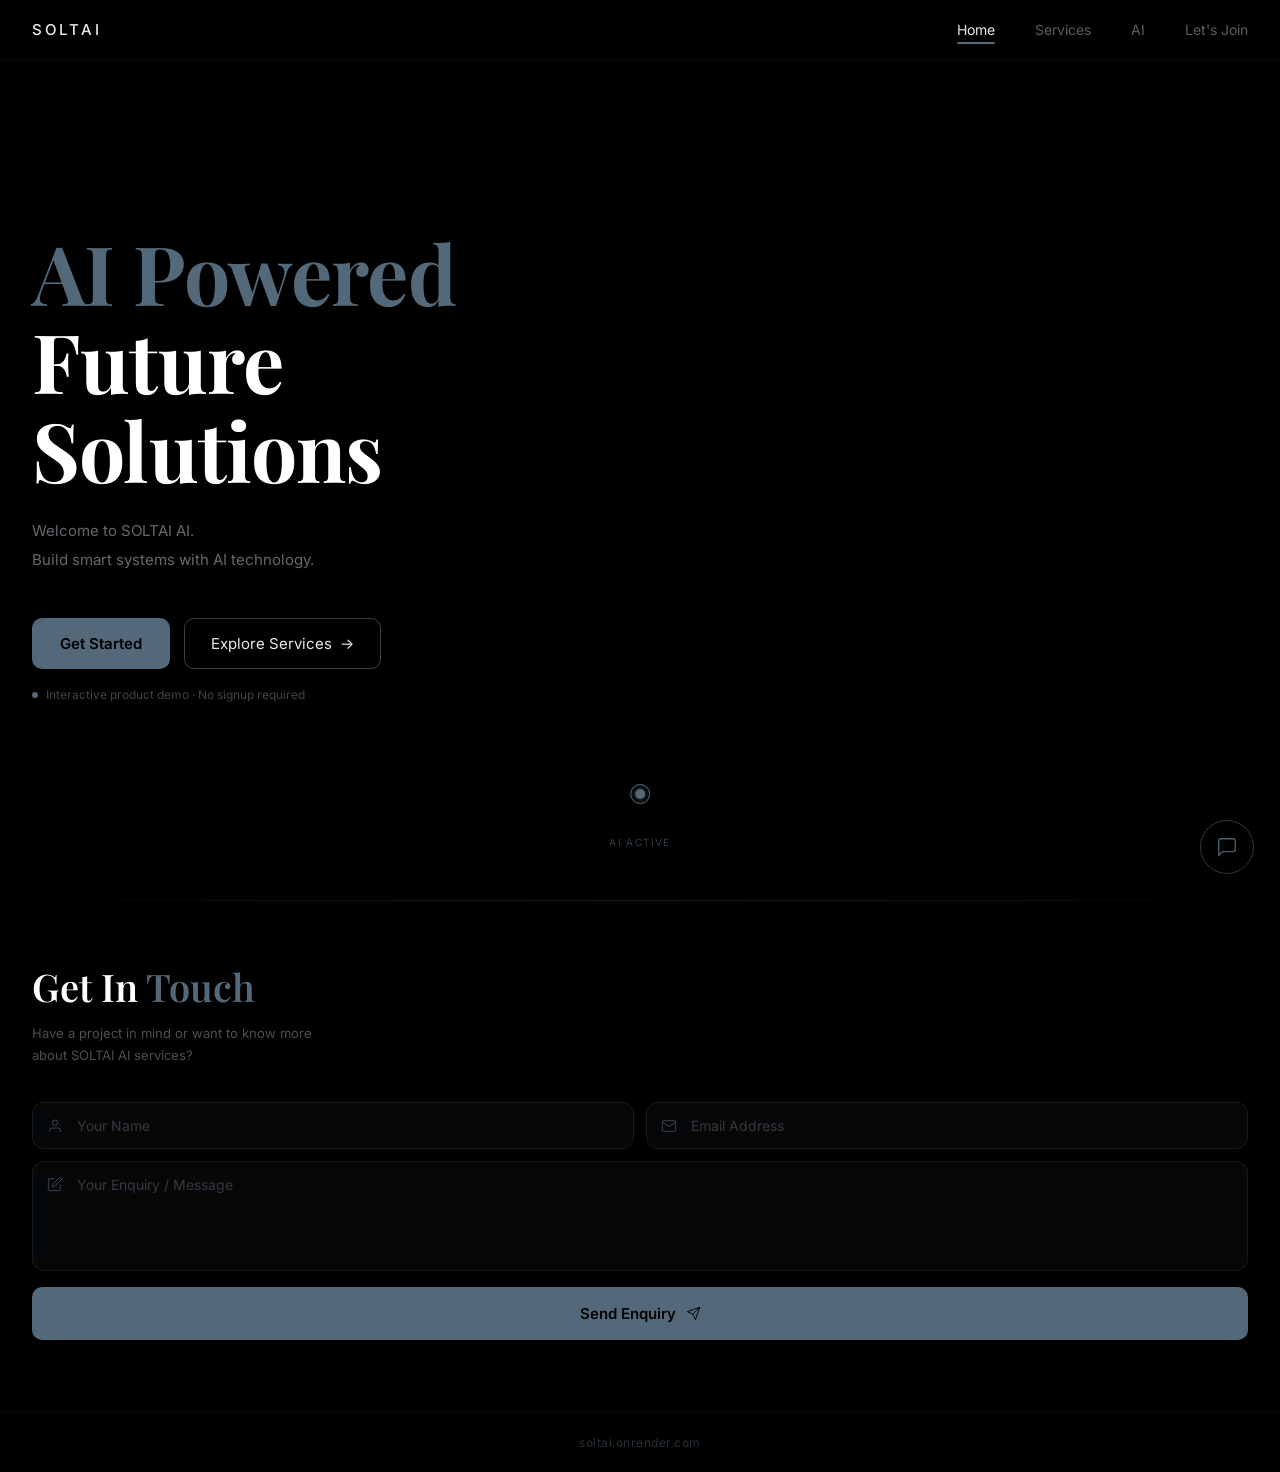
==== templates/index.html @ 52680c98 "Update index.html" ====
<!DOCTYPE html>
<html lang="en">
<head>
<meta charset="UTF-8"/>
<meta name="viewport" content="width=device-width, initial-scale=1.0"/>
<title>SOLTAI — AI Powered Future Solutions</title>
<link href="https://fonts.googleapis.com/css2?family=Playfair+Display:wght@400;600;700&family=Inter:wght@300;400;500;600&display=swap" rel="stylesheet"/>
<style>
*{box-sizing:border-box;margin:0;padding:0;}
html{scroll-behavior:smooth;}
body{background:#000;color:#e8eaf0;font-family:'Inter',sans-serif;overflow-x:hidden;}

.navbar{position:fixed;top:0;left:0;right:0;z-index:200;display:flex;align-items:center;justify-content:space-between;padding:20px 32px;background:rgba(0,0,0,0.88);backdrop-filter:blur(16px);border-bottom:1px solid rgba(83,104,120,0.1);}
.logo{font-family:'Inter',sans-serif;font-weight:500;font-size:15px;letter-spacing:0.2em;color:#e8eaf0;}
.nav-links{display:flex;gap:40px;}
.nav-link{font-size:14px;color:rgba(200,205,216,0.45);text-decoration:none;position:relative;transition:color 0.2s;cursor:pointer;}
.nav-link:hover,.nav-link.active{color:#e8eaf0;}
.nav-link.active::after{content:'';position:absolute;bottom:-6px;left:0;right:0;height:2px;background:#536878;border-radius:1px;}

.page{display:none;min-height:100vh;}
.page.active{display:block;}

.hero{min-height:100vh;background:#000;display:flex;flex-direction:column;justify-content:center;padding:130px 32px 100px;position:relative;}
.hero-inner{max-width:540px;}
.hero-title{font-family:'Playfair Display',serif;font-size:clamp(50px,9vw,82px);font-weight:700;line-height:1.08;margin-bottom:24px;letter-spacing:-0.01em;}
.hero-title .accent{color:#536878;}
.hero-title .white{color:#fff;}
.hero-sub{font-size:15px;color:rgba(200,205,216,0.5);line-height:1.9;margin-bottom:44px;}
.btn-row{display:flex;gap:14px;flex-wrap:wrap;align-items:center;}
.btn-primary{display:inline-flex;align-items:center;justify-content:center;gap:8px;background:#536878;color:#000;border:none;border-radius:10px;padding:16px 28px;font-family:'Inter',sans-serif;font-size:15px;font-weight:600;cursor:pointer;text-decoration:none;transition:background 0.2s,transform 0.15s;}
.btn-primary:hover{background:#6b8494;transform:translateY(-1px);}
.btn-outline{display:inline-flex;align-items:center;gap:8px;background:transparent;color:#e8eaf0;border:1.5px solid rgba(200,205,216,0.3);border-radius:10px;padding:15px 26px;font-family:'Inter',sans-serif;font-size:15px;font-weight:400;cursor:pointer;text-decoration:none;transition:border-color 0.2s,transform 0.15s;}
.btn-outline:hover{border-color:rgba(200,205,216,0.65);transform:translateY(-1px);}
.hint{margin-top:18px;font-size:12px;color:rgba(200,205,216,0.32);display:flex;align-items:center;gap:8px;}
.hint-dot{width:6px;height:6px;border-radius:50%;background:#536878;}

.ai-pulse{position:absolute;bottom:52px;left:50%;transform:translateX(-50%);display:flex;flex-direction:column;align-items:center;gap:14px;}
.pulse-rings{position:relative;width:56px;height:56px;display:flex;align-items:center;justify-content:center;}
.ring{position:absolute;border-radius:50%;border:1px solid rgba(83,104,120,0.5);animation:expandRing 2.4s ease-out infinite;}
.ring:nth-child(1){width:20px;height:20px;animation-delay:0s;}
.ring:nth-child(2){width:20px;height:20px;animation-delay:0.6s;}
.ring:nth-child(3){width:20px;height:20px;animation-delay:1.2s;}
@keyframes expandRing{0%{width:16px;height:16px;opacity:0.9;border-color:rgba(83,104,120,0.7);}100%{width:56px;height:56px;opacity:0;border-color:rgba(83,104,120,0);}}
.pulse-core{width:10px;height:10px;border-radius:50%;background:#536878;box-shadow:0 0 8px rgba(83,104,120,0.8);animation:corePulse 2.4s ease-in-out infinite;z-index:2;}
@keyframes corePulse{0%,100%{transform:scale(1);opacity:1;}50%{transform:scale(1.3);opacity:0.7;}}
.pulse-label{font-size:10px;letter-spacing:0.14em;color:rgba(83,104,120,0.6);text-transform:uppercase;}

.divider{height:1px;background:linear-gradient(90deg,transparent,rgba(83,104,120,0.3),transparent);}

.contact{background:#000;padding:60px 32px 72px;}
.contact-title{font-family:'Playfair Display',serif;font-size:38px;font-weight:600;margin-bottom:10px;}
.contact-title .white{color:#fff;}
.contact-title .accent{color:#536878;}
.contact-sub{font-size:13px;color:rgba(200,205,216,0.38);line-height:1.7;margin-bottom:36px;max-width:280px;}
.form-row{display:grid;grid-template-columns:1fr 1fr;gap:12px;margin-bottom:12px;}
@media(max-width:600px){.form-row{grid-template-columns:1fr;}.nav-links{gap:18px;}}
.input-wrap{position:relative;}
.input-icon{position:absolute;left:15px;top:50%;transform:translateY(-50%);color:rgba(83,104,120,0.65);pointer-events:none;}
.textarea-icon{position:absolute;left:15px;top:15px;color:rgba(83,104,120,0.65);pointer-events:none;}
.f-input{width:100%;background:rgba(83,104,120,0.07);border:1px solid rgba(83,104,120,0.18);border-radius:12px;color:#e8eaf0;padding:14px 14px 14px 44px;font-family:'Inter',sans-serif;font-size:14px;outline:none;transition:border-color 0.2s,background 0.2s;}
.f-input:focus{border-color:rgba(83,104,120,0.5);background:rgba(83,104,120,0.11);}
.f-input::placeholder{color:rgba(200,205,216,0.25);}
textarea.f-input{resize:none;min-height:110px;padding-top:14px;}
.btn-send{width:100%;background:#536878;color:#000;border:none;border-radius:10px;padding:17px;font-family:'Inter',sans-serif;font-size:15px;font-weight:600;cursor:pointer;display:flex;align-items:center;justify-content:center;gap:10px;margin-top:12px;transition:background 0.2s,transform 0.15s;}
.btn-send:hover{background:#6b8494;transform:translateY(-1px);}
.footer{background:#000;text-align:center;padding:22px 32px;border-top:1px solid rgba(83,104,120,0.1);}
.footer p{font-size:12px;color:rgba(83,104,120,0.45);letter-spacing:0.04em;}

#page-features{background:#000;padding-top:90px;}
.features-hero{padding:60px 32px 20px;max-width:700px;}
.features-hero h2{font-family:'Playfair Display',serif;font-size:clamp(36px,6vw,56px);font-weight:700;line-height:1.1;margin-bottom:16px;}
.features-hero h2 .accent{color:#536878;}
.features-hero h2 .white{color:#fff;}
.features-hero p{font-size:14px;color:rgba(200,205,216,0.45);line-height:1.8;}
.cards-grid{display:grid;grid-template-columns:1fr 1fr;gap:20px;padding:32px 32px 0;}
@media(max-width:640px){.cards-grid{grid-template-columns:1fr;}}
.feat-card{background:#0a0a0a;border:1px solid rgba(83,104,120,0.2);border-radius:20px;padding:28px 24px 24px;position:relative;overflow:hidden;transition:border-color 0.3s,transform 0.3s;min-height:300px;display:flex;flex-direction:column;justify-content:space-between;}
.feat-card:hover{border-color:rgba(83,104,120,0.45);transform:translateY(-4px);}
.card-label{font-size:10px;letter-spacing:0.16em;color:rgba(83,104,120,0.6);text-transform:uppercase;margin-bottom:10px;}
.card-title{font-family:'Playfair Display',serif;font-size:22px;font-weight:600;color:#fff;margin-bottom:8px;line-height:1.3;}
.card-title .accent{color:#536878;}
.card-desc{font-size:13px;color:rgba(200,205,216,0.45);line-height:1.7;margin-bottom:20px;}
.card-anim{width:100%;display:flex;justify-content:center;align-items:center;flex:1;}

.terminal{width:100%;max-width:260px;background:rgba(83,104,120,0.07);border:1px solid rgba(83,104,120,0.2);border-radius:12px;overflow:hidden;}
.terminal-bar{background:rgba(83,104,120,0.15);padding:8px 12px;display:flex;align-items:center;gap:6px;}
.t-dot{width:8px;height:8px;border-radius:50%;}
.terminal-body{padding:12px;display:flex;flex-direction:column;gap:8px;min-height:100px;}
.t-msg{padding:6px 10px;border-radius:8px;font-size:11px;line-height:1.4;max-width:80%;}
.t-bot{background:rgba(83,104,120,0.2);color:#c8cdd8;align-self:flex-start;border-radius:3px 8px 8px 8px;}
.t-user{background:rgba(83,104,120,0.35);color:#e8eaf0;align-self:flex-end;border-radius:8px 3px 8px 8px;}
.t-typing{display:flex;gap:3px;padding:7px 10px;background:rgba(83,104,120,0.15);border-radius:3px 8px 8px 8px;align-self:flex-start;width:fit-content;}
.t-typing span{width:4px;height:4px;border-radius:50%;background:rgba(83,104,120,0.7);animation:tblink 1.2s infinite;}
.t-typing span:nth-child(2){animation-delay:0.2s;}
.t-typing span:nth-child(3){animation-delay:0.4s;}
@keyframes tblink{0%,100%{opacity:0.3;}50%{opacity:1;}}

.brain-wrap{position:relative;width:140px;height:140px;display:flex;align-items:center;justify-content:center;}
.brain-core{width:44px;height:44px;border-radius:50%;background:rgba(83,104,120,0.2);border:1.5px solid rgba(83,104,120,0.5);display:flex;align-items:center;justify-content:center;z-index:2;box-shadow:0 0 20px rgba(83,104,120,0.3);}
.brain-core svg{animation:brainPulse 2s ease-in-out infinite;}
@keyframes brainPulse{0%,100%{opacity:0.6;}50%{opacity:1;}}
.orbit-ring{position:absolute;border-radius:50%;border:1px dashed rgba(83,104,120,0.25);}
.orbit-ring-1{width:80px;height:80px;animation:spinOrbit 6s linear infinite;}
.orbit-ring-2{width:120px;height:120px;animation:spinOrbit 10s linear infinite reverse;}
@keyframes spinOrbit{from{transform:rotate(0deg);}to{transform:rotate(360deg);}}
.pill{position:absolute;background:rgba(83,104,120,0.15);border:1px solid rgba(83,104,120,0.35);border-radius:20px;padding:3px 8px;font-size:9px;color:#9aa5b8;white-space:nowrap;}
.p1-a{top:0;left:50%;transform:translateX(-50%) translateY(-6px);}
.p1-b{bottom:0;left:50%;transform:translateX(-50%) translateY(6px);}
.p2-a{top:50%;right:-8px;transform:translateY(-50%);}
.p2-b{top:50%;left:-8px;transform:translateY(-50%);}

.team-board{width:100%;max-width:260px;}
.team-row{display:flex;align-items:center;justify-content:space-between;padding:8px 12px;border-radius:10px;background:rgba(83,104,120,0.06);border:1px solid rgba(83,104,120,0.12);margin-bottom:8px;transition:background 0.3s;}
.team-row:hover{background:rgba(83,104,120,0.12);}
.team-avatar{width:28px;height:28px;border-radius:50%;display:flex;align-items:center;justify-content:center;font-size:11px;font-weight:600;flex-shrink:0;}
.team-info{flex:1;margin-left:10px;}
.team-name{font-size:11px;color:#c8cdd8;font-weight:500;}
.team-role{font-size:10px;color:rgba(200,205,216,0.4);}
.team-status{display:flex;align-items:center;gap:4px;}
.status-dot{width:6px;height:6px;border-radius:50%;}
.status-active{background:#536878;box-shadow:0 0 6px rgba(83,104,120,0.8);animation:statusPulse 2s infinite;}
.status-idle{background:rgba(83,104,120,0.4);}
@keyframes statusPulse{0%,100%{opacity:1;}50%{opacity:0.4;}}
.ai-badge{background:rgba(83,104,120,0.2);border:1px solid rgba(83,104,120,0.3);border-radius:6px;padding:2px 6px;font-size:9px;color:#536878;}

.heatmap-grid{display:flex;gap:3px;}
.hm-col{display:flex;flex-direction:column;gap:3px;}
.hm-cell{width:10px;height:10px;border-radius:2px;}

.lets-join-section{padding:60px 32px 80px;text-align:center;background:#000;}
.lj-tag{display:inline-block;font-size:10px;letter-spacing:0.14em;color:rgba(83,104,120,0.7);text-transform:uppercase;margin-bottom:16px;padding:5px 14px;border:1px solid rgba(83,104,120,0.2);border-radius:20px;}
.lj-title{font-family:'Playfair Display',serif;font-size:clamp(32px,5vw,48px);font-weight:700;line-height:1.1;margin-bottom:14px;}
.lj-title .white{color:#fff;}
.lj-title .accent{color:#536878;}
.lj-sub{font-size:14px;color:rgba(200,205,216,0.4);max-width:380px;margin:0 auto 36px;line-height:1.8;}
.btn-lets-join{display:inline-flex;align-items:center;gap:10px;background:#fff;color:#000;border:none;border-radius:50px;padding:18px 40px;font-family:'Inter',sans-serif;font-size:16px;font-weight:600;cursor:pointer;transition:background 0.2s,transform 0.15s,box-shadow 0.2s;box-shadow:0 0 0 0 rgba(255,255,255,0.2);}
.btn-lets-join:hover{background:#e0e4ea;transform:translateY(-2px);box-shadow:0 8px 30px rgba(255,255,255,0.1);}

#page-join{background:#000;padding-top:80px;min-height:100vh;}
.join-wrap{max-width:520px;margin:0 auto;padding:50px 28px 80px;}
.join-back{display:inline-flex;align-items:center;gap:8px;background:transparent;border:1px solid rgba(83,104,120,0.25);color:rgba(200,205,216,0.5);border-radius:8px;padding:7px 14px;font-size:13px;cursor:pointer;margin-bottom:36px;transition:all 0.2s;font-family:'Inter',sans-serif;}
.join-back:hover{border-color:rgba(83,104,120,0.5);color:#e8eaf0;}
.join-title{font-family:'Playfair Display',serif;font-size:clamp(30px,6vw,42px);font-weight:700;line-height:1.1;margin-bottom:8px;}
.join-title .white{color:#fff;}
.join-title .accent{color:#536878;}
.join-sub{font-size:13px;color:rgba(200,205,216,0.4);margin-bottom:36px;line-height:1.7;}

.jf-group{margin-bottom:20px;}
.jf-label{display:block;font-size:10px;letter-spacing:0.12em;color:rgba(83,104,120,0.7);text-transform:uppercase;margin-bottom:8px;font-weight:500;}
.jf-input{width:100%;background:rgba(83,104,120,0.07);border:1px solid rgba(83,104,120,0.2);border-radius:12px;color:#e8eaf0;padding:14px 16px;font-family:'Inter',sans-serif;font-size:14px;outline:none;transition:border-color 0.2s,background 0.2s;}
.jf-input:focus{border-color:rgba(83,104,120,0.5);background:rgba(83,104,120,0.1);}
.jf-input::placeholder{color:rgba(200,205,216,0.22);}
textarea.jf-input{resize:none;min-height:90px;}
select.jf-input{appearance:none;-webkit-appearance:none;background-image:url("data:image/svg+xml,%3Csvg width='12' height='8' viewBox='0 0 12 8' fill='none' xmlns='http://www.w3.org/2000/svg'%3E%3Cpath d='M1 1l5 5 5-5' stroke='rgba(83,104,120,0.6)' stroke-width='1.5' stroke-linecap='round'/%3E%3C/svg%3E");background-repeat:no-repeat;background-position:right 16px center;cursor:pointer;}
select.jf-input option{background:#111;color:#e8eaf0;}

.wa-toggle-row{display:flex;align-items:center;justify-content:space-between;padding:14px 16px;background:rgba(83,104,120,0.06);border:1px solid rgba(83,104,120,0.15);border-radius:12px;margin-bottom:20px;}
.wa-toggle-label{display:flex;align-items:center;gap:10px;}
.wa-icon{width:32px;height:32px;border-radius:8px;background:rgba(37,211,102,0.1);border:1px solid rgba(37,211,102,0.2);display:flex;align-items:center;justify-content:center;}
.wa-text{font-size:13px;color:#c8cdd8;font-weight:500;}
.wa-sub{font-size:11px;color:rgba(200,205,216,0.35);margin-top:1px;}
.toggle{position:relative;width:44px;height:24px;cursor:pointer;}
.toggle input{opacity:0;width:0;height:0;}
.toggle-slider{position:absolute;inset:0;background:rgba(83,104,120,0.2);border:1px solid rgba(83,104,120,0.3);border-radius:12px;transition:0.3s;}
.toggle-slider::before{content:'';position:absolute;width:18px;height:18px;left:2px;top:2px;background:#536878;border-radius:50%;transition:0.3s;}
.toggle input:checked + .toggle-slider{background:rgba(37,211,102,0.2);border-color:rgba(37,211,102,0.4);}
.toggle input:checked + .toggle-slider::before{transform:translateX(20px);background:#25d366;}

.wa-number-wrap{display:none;margin-bottom:20px;}
.wa-number-wrap.show{display:block;}

.btn-generate{width:100%;background:linear-gradient(135deg,#536878,#3d5060);color:#fff;border:none;border-radius:12px;padding:18px;font-family:'Inter',sans-serif;font-size:15px;font-weight:600;cursor:pointer;display:flex;align-items:center;justify-content:center;gap:10px;margin-top:8px;transition:all 0.2s;box-shadow:0 4px 20px rgba(83,104,120,0.25);}
.btn-generate:hover{background:linear-gradient(135deg,#6b8494,#536878);transform:translateY(-1px);box-shadow:0 8px 30px rgba(83,104,120,0.35);}

#page-embed{background:#000;padding-top:80px;min-height:100vh;}
.embed-wrap{max-width:560px;margin:0 auto;padding:50px 28px 80px;}
.embed-back{display:inline-flex;align-items:center;gap:8px;background:transparent;border:1px solid rgba(83,104,120,0.25);color:rgba(200,205,216,0.5);border-radius:8px;padding:7px 14px;font-size:13px;cursor:pointer;margin-bottom:36px;transition:all 0.2s;font-family:'Inter',sans-serif;}
.embed-back:hover{border-color:rgba(83,104,120,0.5);color:#e8eaf0;}
.embed-success{display:flex;align-items:center;gap:10px;margin-bottom:28px;}
.embed-check{width:36px;height:36px;border-radius:50%;background:rgba(83,104,120,0.15);border:1px solid rgba(83,104,120,0.4);display:flex;align-items:center;justify-content:center;flex-shrink:0;}
.embed-title{font-family:'Playfair Display',serif;font-size:clamp(26px,5vw,36px);font-weight:700;color:#fff;margin-bottom:6px;}
.embed-title .accent{color:#536878;}
.embed-sub{font-size:13px;color:rgba(200,205,216,0.4);line-height:1.7;margin-bottom:32px;}
.client-card{background:rgba(83,104,120,0.06);border:1px solid rgba(83,104,120,0.18);border-radius:14px;padding:18px;margin-bottom:24px;}
.client-card-row{display:flex;justify-content:space-between;align-items:center;padding:6px 0;border-bottom:1px solid rgba(83,104,120,0.08);}
.client-card-row:last-child{border-bottom:none;}
.cc-key{font-size:11px;color:rgba(83,104,120,0.6);letter-spacing:0.06em;text-transform:uppercase;}
.cc-val{font-size:12px;color:#c8cdd8;font-weight:500;}
.code-section-title{font-size:12px;letter-spacing:0.1em;color:rgba(83,104,120,0.6);text-transform:uppercase;margin-bottom:10px;}
.code-box{background:rgba(83,104,120,0.06);border:1px solid rgba(83,104,120,0.2);border-radius:12px;padding:16px;font-family:'Courier New',monospace;font-size:11px;color:#9aa5b8;line-height:1.6;word-break:break-all;margin-bottom:12px;position:relative;max-height:160px;overflow-y:auto;}
.code-box::-webkit-scrollbar{width:3px;}
.code-box::-webkit-scrollbar-thumb{background:rgba(83,104,120,0.3);border-radius:2px;}
.btn-copy{width:100%;background:rgba(83,104,120,0.12);border:1px solid rgba(83,104,120,0.25);color:#c8cdd8;border-radius:10px;padding:13px;font-family:'Inter',sans-serif;font-size:14px;font-weight:500;cursor:pointer;display:flex;align-items:center;justify-content:center;gap:8px;margin-bottom:10px;transition:all 0.2s;}
.btn-copy:hover{background:rgba(83,104,120,0.2);border-color:rgba(83,104,120,0.4);}
.btn-copy.copied{background:rgba(83,104,120,0.25);color:#e8eaf0;}
.btn-wa{width:100%;background:rgba(37,211,102,0.08);border:1px solid rgba(37,211,102,0.25);color:#25d366;border-radius:10px;padding:14px;font-family:'Inter',sans-serif;font-size:14px;font-weight:500;cursor:pointer;display:flex;align-items:center;justify-content:center;gap:8px;transition:all 0.2s;text-decoration:none;}
.btn-wa:hover{background:rgba(37,211,102,0.14);border-color:rgba(37,211,102,0.4);}
.wa-hidden{display:none;}
.instructions{margin-top:28px;padding:18px;background:rgba(83,104,120,0.04);border:1px solid rgba(83,104,120,0.12);border-radius:12px;}
.inst-title{font-size:11px;letter-spacing:0.1em;color:rgba(83,104,120,0.6);text-transform:uppercase;margin-bottom:12px;}
.inst-step{display:flex;align-items:flex-start;gap:10px;margin-bottom:10px;}
.inst-num{width:20px;height:20px;border-radius:50%;background:rgba(83,104,120,0.15);border:1px solid rgba(83,104,120,0.3);display:flex;align-items:center;justify-content:center;font-size:10px;color:#536878;font-weight:600;flex-shrink:0;margin-top:1px;}
.inst-text{font-size:12px;color:rgba(200,205,216,0.5);line-height:1.6;}

#fab{position:fixed;bottom:26px;right:26px;z-index:300;width:54px;height:54px;border-radius:50%;background:#000;border:1.5px solid rgba(83,104,120,0.5);box-shadow:0 0 0 0 rgba(83,104,120,0.4);animation:pgpulse 3s ease-out infinite;cursor:pointer;display:flex;align-items:center;justify-content:center;transition:background 0.2s;}
#fab:hover{background:rgba(83,104,120,0.12);}
@keyframes pgpulse{0%{box-shadow:0 0 0 0 rgba(83,104,120,0.45);}70%{box-shadow:0 0 0 13px rgba(83,104,120,0);}100%{box-shadow:0 0 0 0 rgba(83,104,120,0);}}
#cwin{display:none;position:fixed;bottom:90px;right:26px;z-index:299;width:340px;max-height:490px;background:#0b0b0b;border:1px solid rgba(83,104,120,0.25);border-radius:18px;overflow:hidden;box-shadow:0 24px 60px rgba(0,0,0,0.75);flex-direction:column;}
#cwin.open{display:flex;animation:slideup 0.25s ease;}
@keyframes slideup{from{opacity:0;transform:translateY(14px);}to{opacity:1;transform:translateY(0);}}
.chead{background:rgba(83,104,120,0.08);border-bottom:1px solid rgba(83,104,120,0.15);padding:13px 16px;display:flex;align-items:center;justify-content:space-between;}
.cdot{width:7px;height:7px;border-radius:50%;background:#536878;animation:blink 2s infinite;}
@keyframes blink{0%,100%{opacity:0.35;}50%{opacity:1;}}
.cmsgs{flex:1;overflow-y:auto;padding:14px;display:flex;flex-direction:column;gap:9px;}
.cmsgs::-webkit-scrollbar{width:3px;}
.cmsgs::-webkit-scrollbar-thumb{background:rgba(83,104,120,0.3);border-radius:2px;}
.cmsg{max-width:85%;padding:9px 13px;border-radius:13px;font-size:13px;line-height:1.55;}
.cbot{background:rgba(83,104,120,0.12);border:1px solid rgba(83,104,120,0.18);color:#c8cdd8;align-self:flex-start;border-radius:4px 13px 13px 13px;}
.cusr{background:rgba(83,104,120,0.25);border:1px solid rgba(83,104,120,0.32);color:#e8eaf0;align-self:flex-end;border-radius:13px 4px 13px 13px;}
.cinput-area{border-top:1px solid rgba(83,104,120,0.15);padding:10px;display:flex;gap:8px;align-items:flex-end;}
.cinput{flex:1;background:rgba(83,104,120,0.07);border:1px solid rgba(83,104,120,0.2);border-radius:10px;color:#e8eaf0;font-size:13px;padding:9px 11px;resize:none;outline:none;font-family:'Inter',sans-serif;max-height:70px;transition:border-color 0.2s;}
.cinput:focus{border-color:rgba(83,104,120,0.5);}
.cinput::placeholder{color:rgba(200,205,216,0.28);}
.csend{width:34px;height:34px;border-radius:9px;flex-shrink:0;background:rgba(83,104,120,0.25);border:1px solid rgba(83,104,120,0.4);color:#c8cdd8;cursor:pointer;display:flex;align-items:center;justify-content:center;transition:background 0.2s;}
.csend:hover{background:rgba(83,104,120,0.5);}
.typing{display:flex;gap:4px;padding:9px 13px;}
.typing span{width:5px;height:5px;border-radius:50%;background:rgba(83,104,120,0.65);animation:blink 1.2s infinite;}
.typing span:nth-child(2){animation-delay:0.2s;}
.typing span:nth-child(3){animation-delay:0.4s;}
#toast{position:fixed;bottom:110px;left:50%;transform:translateX(-50%);background:rgba(83,104,120,0.92);color:#e8eaf0;padding:11px 24px;border-radius:50px;font-size:13px;display:none;z-index:400;white-space:nowrap;box-shadow:0 8px 24px rgba(0,0,0,0.5);}
.back-btn{display:inline-flex;align-items:center;gap:8px;background:transparent;border:1px solid rgba(83,104,120,0.3);color:rgba(200,205,216,0.6);border-radius:8px;padding:8px 16px;font-size:13px;cursor:pointer;margin:24px 32px 0;transition:all 0.2s;font-family:'Inter',sans-serif;}
.back-btn:hover{border-color:rgba(83,104,120,0.6);color:#e8eaf0;}
</style>
</head>
<body>

<nav class="navbar">
  <div class="logo">SOLTAI</div>
  <div class="nav-links">
    <span class="nav-link active" onclick="showPage('home')">Home</span>
    <span class="nav-link" onclick="showPage('features')">Services</span>
    <span class="nav-link" onclick="showPage('features')">AI</span>
    <span class="nav-link" onclick="showPage('join')">Let's Join</span>
  </div>
</nav>

<!-- HOME -->
<div class="page active" id="page-home">
  <section class="hero">
    <div class="hero-inner">
      <h1 class="hero-title"><span class="accent">AI Powered</span><br/><span class="white">Future Solutions</span></h1>
      <p class="hero-sub">Welcome to SOLTAI AI.<br/>Build smart systems with AI technology.</p>
      <div class="btn-row">
        <button class="btn-primary" onclick="showPage('features')">Get Started</button>
        <button class="btn-outline" onclick="showPage('features')">Explore Services &nbsp;→</button>
      </div>
      <p class="hint"><span class="hint-dot"></span>Interactive product demo · No signup required</p>
    </div>
    <div class="ai-pulse">
      <div class="pulse-rings"><div class="ring"></div><div class="ring"></div><div class="ring"></div><div class="pulse-core"></div></div>
      <span class="pulse-label">AI Active</span>
    </div>
  </section>
  <div class="divider"></div>
  <section class="contact">
    <h2 class="contact-title"><span class="white">Get In </span><span class="accent">Touch</span></h2>
    <p class="contact-sub">Have a project in mind or want to know more about SOLTAI AI services?</p>
    <div class="form-row">
      <div class="input-wrap">
        <svg class="input-icon" width="16" height="16" viewBox="0 0 24 24" fill="none" stroke="currentColor" stroke-width="1.5"><path d="M20 21v-2a4 4 0 00-4-4H8a4 4 0 00-4 4v2"/><circle cx="12" cy="7" r="4"/></svg>
        <input id="nm" type="text" placeholder="Your Name" class="f-input"/>
      </div>
      <div class="input-wrap">
        <svg class="input-icon" width="16" height="16" viewBox="0 0 24 24" fill="none" stroke="currentColor" stroke-width="1.5"><path d="M4 4h16c1.1 0 2 .9 2 2v12c0 1.1-.9 2-2 2H4c-1.1 0-2-.9-2-2V6c0-1.1.9-2 2-2z"/><polyline points="22,6 12,13 2,6"/></svg>
        <input id="em" type="email" placeholder="Email Address" class="f-input"/>
      </div>
    </div>
    <div class="input-wrap">
      <svg class="textarea-icon" width="16" height="16" viewBox="0 0 24 24" fill="none" stroke="currentColor" stroke-width="1.5"><path d="M11 4H4a2 2 0 00-2 2v14a2 2 0 002 2h14a2 2 0 002-2v-7"/><path d="M18.5 2.5a2.121 2.121 0 013 3L12 15l-4 1 1-4 9.5-9.5z"/></svg>
      <textarea id="mg" placeholder="Your Enquiry / Message" class="f-input" rows="4"></textarea>
    </div>
    <button class="btn-send" onclick="sendForm()">Send Enquiry <svg width="15" height="15" viewBox="0 0 24 24" fill="none" stroke="#000" stroke-width="1.5"><line x1="22" y1="2" x2="11" y2="13"/><polygon points="22 2 15 22 11 13 2 9 22 2"/></svg></button>
  </section>
  <footer class="footer"><p>soltai.onrender.com</p></footer>
</div>

<!-- FEATURES -->
<div class="page" id="page-features">
  <button class="back-btn" onclick="showPage('home')"><svg width="14" height="14" viewBox="0 0 24 24" fill="none" stroke="currentColor" stroke-width="1.5"><path d="M19 12H5M12 5l-7 7 7 7"/></svg>Back</button>
  <div class="features-hero">
    <h2><span class="accent">SOLTAI</span> <span class="white">Core</span><br/><span class="white">Capabilities</span></h2>
    <p>Explore what SOLTAI AI can do — built for enterprise, governed from day one.</p>
  </div>
  <div class="cards-grid">
    <div class="feat-card">
      <div><div class="card-label">Card 02</div><div class="card-title"><span class="accent">Live</span> Chat Terminal</div><div class="card-desc">AI-powered chat with real-time typing indicator and intelligent responses.</div></div>
      <div class="card-anim"><div class="terminal"><div class="terminal-bar"><div class="t-dot" style="background:#536878;opacity:0.8;"></div><div class="t-dot" style="background:#536878;opacity:0.5;"></div><div class="t-dot" style="background:#536878;opacity:0.3;"></div><span style="font-size:10px;color:rgba(83,104,120,0.6);margin-left:6px;letter-spacing:0.06em;">SOLTAI CHAT</span></div><div class="terminal-body" id="term-body"><div class="t-msg t-bot">Hello! How can I assist?</div></div></div></div>
    </div>
    <div class="feat-card">
      <div><div class="card-label">Card 04</div><div class="card-title">Floating <span class="accent">Context</span> Pills</div><div class="card-desc">Context-aware pills orbiting a central AI brain node in real-time.</div></div>
      <div class="card-anim"><div class="brain-wrap"><div class="orbit-ring orbit-ring-1"><div class="pill p1-a">Finance</div><div class="pill p1-b">Health</div></div><div class="orbit-ring orbit-ring-2"><div class="pill p2-a">Energy</div><div class="pill p2-b">Gov</div></div><div class="brain-core"><svg width="22" height="22" viewBox="0 0 24 24" fill="none" stroke="#536878" stroke-width="1.5"><path d="M9.5 2A2.5 2.5 0 0 1 12 4.5v15a2.5 2.5 0 0 1-4.96-.44 2.5 2.5 0 0 1-2.96-3.08 3 3 0 0 1-.34-5.58 2.5 2.5 0 0 1 1.32-4.24 2.5 2.5 0 0 1 1.44-4.66Z"/><path d="M14.5 2A2.5 2.5 0 0 0 12 4.5v15a2.5 2.5 0 0 0 4.96-.44 2.5 2.5 0 0 0 2.96-3.08 3 3 0 0 0 .34-5.58 2.5 2.5 0 0 0-1.32-4.24 2.5 2.5 0 0 0-1.44-4.66Z"/></svg></div></div></div>
    </div>
    <div class="feat-card">
      <div><div class="card-label">Card 05</div><div class="card-title"><span class="accent">Team</span> Status Board</div><div class="card-desc">AI + humans working together — live activity status for your entire team.</div></div>
      <div class="card-anim"><div class="team-board"><div class="team-row"><div class="team-avatar" style="background:rgba(83,104,120,0.2);color:#536878;">A</div><div class="team-info"><div class="team-name">Aryan</div><div class="team-role">Lead Developer</div></div><div class="team-status"><div class="status-dot status-active"></div><span style="color:rgba(83,104,120,0.8);font-size:10px;">Active</span></div></div><div class="team-row"><div class="team-avatar" style="background:rgba(83,104,120,0.1);color:#9aa5b8;font-size:9px;">AI</div><div class="team-info"><div class="team-name">SOLTAI Bot</div><div class="team-role">AI Assistant</div></div><div class="team-status"><span class="ai-badge">AI</span></div></div><div class="team-row"><div class="team-avatar" style="background:rgba(83,104,120,0.15);color:#7a8fa0;">R</div><div class="team-info"><div class="team-name">Rahul</div><div class="team-role">Data Analyst</div></div><div class="team-status"><div class="status-dot status-idle"></div><span style="color:rgba(200,205,216,0.3);font-size:10px;">Idle</span></div></div><div class="team-row"><div class="team-avatar" style="background:rgba(83,104,120,0.1);color:#9aa5b8;font-size:9px;">AI</div><div class="team-info"><div class="team-name">DataBot</div><div class="team-role">AI Analyst</div></div><div class="team-status"><span class="ai-badge">AI</span></div></div></div></div>
    </div>
    <div class="feat-card">
      <div><div class="card-label">Card 06</div><div class="card-title">Activity <span class="accent">Heatmap</span></div><div class="card-desc">GitHub-style live activity heatmap — AI usage patterns visualized.</div></div>
      <div class="card-anim" style="flex-direction:column;align-items:flex-start;padding:0 4px;"><div style="font-size:10px;color:rgba(83,104,120,0.5);margin-bottom:10px;letter-spacing:0.06em;">AI ACTIVITY — LAST 16 WEEKS</div><div class="heatmap-grid" id="heatmap"></div><div style="display:flex;align-items:center;gap:6px;margin-top:10px;"><span style="font-size:10px;color:rgba(83,104,120,0.4);">Less</span><div style="width:9px;height:9px;border-radius:2px;background:rgba(83,104,120,0.1);"></div><div style="width:9px;height:9px;border-radius:2px;background:rgba(83,104,120,0.25);"></div><div style="width:9px;height:9px;border-radius:2px;background:rgba(83,104,120,0.45);"></div><div style="width:9px;height:9px;border-radius:2px;background:rgba(83,104,120,0.7);"></div><div style="width:9px;height:9px;border-radius:2px;background:#536878;"></div><span style="font-size:10px;color:rgba(83,104,120,0.4);">More</span></div></div>
    </div>
  </div>
  <div class="lets-join-section">
    <div class="lj-tag">Ready to Start?</div>
    <h2 class="lj-title"><span class="white">Connect Your</span><br/><span class="accent">AI Chatbot</span> <span class="white">Today</span></h2>
    <p class="lj-sub">Apni clinic, shop ya business ke liye custom AI chatbot setup karo — 2 minute mein ready.</p>
    <button class="btn-lets-join" onclick="showPage('join')"><svg width="18" height="18" viewBox="0 0 24 24" fill="none" stroke="currentColor" stroke-width="2"><path d="M13 2L3 14h9l-1 8 10-12h-9l1-8z"/></svg>Let's Join</button>
  </div>
</div>

<!-- JOIN -->
<div class="page" id="page-join">
  <div class="join-wrap">
    <button class="join-back" onclick="showPage('features')"><svg width="14" height="14" viewBox="0 0 24 24" fill="none" stroke="currentColor" stroke-width="1.5"><path d="M19 12H5M12 5l-7 7 7 7"/></svg>Back</button>
    <h1 class="join-title"><span class="white">New </span><span class="accent">Client</span></h1>
    <p class="join-sub">Client details bharo — embed code auto-generate hoga</p>
    <div class="jf-group"><label class="jf-label">Client Ka Naam</label><input class="jf-input" id="j-name" type="text" placeholder="e.g. Sharma Clinic"/></div>
    <div class="jf-group"><label class="jf-label">Business Type</label><select class="jf-input" id="j-btype"><option value="">Select karein...</option><option value="Clinic / Hospital">Clinic / Hospital</option><option value="Restaurant / Cafe">Restaurant / Cafe</option><option value="Retail Shop">Retail Shop</option><option value="Real Estate">Real Estate</option><option value="Education / Coaching">Education / Coaching</option><option value="E-commerce">E-commerce</option><option value="Salon / Spa">Salon / Spa</option><option value="Legal / Finance">Legal / Finance</option><option value="Other">Other</option></select></div>
    <div class="jf-group"><label class="jf-label">Website / WhatsApp / Instagram</label><input class="jf-input" id="j-site" type="text" placeholder="e.g. sharmaclinic.com ya N/A"/></div>
    <div class="jf-group"><label class="jf-label">Bot Ka Naam (Jo Customers Dekhenge)</label><input class="jf-input" id="j-botname" type="text" placeholder="e.g. Dr. Bot, Priya, Assistant"/></div>
    <div class="jf-group"><label class="jf-label">Welcome Message</label><textarea class="jf-input" id="j-welcome" placeholder="e.g. Namaste! Main Sharma Clinic ka assistant hoon. Appointment book karne ke liye main help kar sakta hoon!"></textarea></div>
    <div class="jf-group"><label class="jf-label">Monthly Plan</label><select class="jf-input" id="j-plan"><option value="Starter — ₹15,000/month">Starter — ₹15,000/month</option><option value="Growth — ₹35,000/month" selected>Growth — ₹35,000/month</option><option value="Pro — ₹65,000/month">Pro — ₹65,000/month</option><option value="Enterprise — Custom">Enterprise — Custom</option></select></div>
    <div class="wa-toggle-row">
      <div class="wa-toggle-label"><div class="wa-icon"><svg width="18" height="18" viewBox="0 0 24 24" fill="#25d366"><path d="M17.472 14.382c-.297-.149-1.758-.867-2.03-.967-.273-.099-.471-.148-.67.15-.197.297-.767.966-.94 1.164-.173.199-.347.223-.644.075-.297-.15-1.255-.463-2.39-1.475-.883-.788-1.48-1.761-1.653-2.059-.173-.297-.018-.458.13-.606.134-.133.298-.347.446-.52.149-.174.198-.298.298-.497.099-.198.05-.371-.025-.52-.075-.149-.669-1.612-.916-2.207-.242-.579-.487-.5-.669-.51-.173-.008-.371-.01-.57-.01-.198 0-.52.074-.792.372-.272.297-1.04 1.016-1.04 2.479 0 1.462 1.065 2.875 1.213 3.074.149.198 2.096 3.2 5.077 4.487.709.306 1.262.489 1.694.625.712.227 1.36.195 1.871.118.571-.085 1.758-.719 2.006-1.413.248-.694.248-1.289.173-1.413-.074-.124-.272-.198-.57-.347m-5.421 7.403h-.004a9.87 9.87 0 01-5.031-1.378l-.361-.214-3.741.982.998-3.648-.235-.374a9.86 9.86 0 01-1.51-5.26c.001-5.45 4.436-9.884 9.888-9.884 2.64 0 5.122 1.03 6.988 2.898a9.825 9.825 0 012.893 6.994c-.003 5.45-4.437 9.884-9.885 9.884m8.413-18.297A11.815 11.815 0 0012.05 0C5.495 0 .16 5.335.157 11.892c0 2.096.547 4.142 1.588 5.945L.057 24l6.305-1.654a11.882 11.882 0 005.683 1.448h.005c6.554 0 11.89-5.335 11.893-11.893a11.821 11.821 0 00-3.48-8.413Z"/></svg></div><div><div class="wa-text">WhatsApp Integration</div><div class="wa-sub">Chatbot WhatsApp se bhi connect hoga</div></div></div>
      <label class="toggle"><input type="checkbox" id="wa-toggle-check" onchange="toggleWA()"/><span class="toggle-slider"></span></label>
    </div>
    <div class="wa-number-wrap" id="wa-num-wrap"><label class="jf-label">WhatsApp Number</label><input class="jf-input" id="j-wanum" type="tel" placeholder="e.g. +91 98765 43210"/></div>
    <button class="btn-generate" onclick="generateEmbed()">✨ Generate Embed Code</button>
  </div>
</div>

<!-- EMBED -->
<div class="page" id="page-embed">
  <div class="embed-wrap">
    <button class="embed-back" onclick="showPage('join')"><svg width="14" height="14" viewBox="0 0 24 24" fill="none" stroke="currentColor" stroke-width="1.5"><path d="M19 12H5M12 5l-7 7 7 7"/></svg>Back</button>
    <div class="embed-success"><div class="embed-check"><svg width="18" height="18" viewBox="0 0 24 24" fill="none" stroke="#536878" stroke-width="2"><path d="M20 6L9 17l-5-5"/></svg></div><div><div class="embed-title"><span class="accent">Embed</span> <span style="color:#fff;">Ready!</span></div></div></div>
    <p class="embed-sub">Apni website ke <code style="background:rgba(83,104,120,0.15);padding:2px 6px;border-radius:4px;font-size:12px;color:#9aa5b8;">&lt;/body&gt;</code> tag se pehle yeh code paste karo — chatbot live ho jayega.</p>
    <div class="client-card" id="client-summary"></div>
    <div class="code-section-title">Your Embed Code</div>
    <div class="code-box" id="embed-code-box"></div>
    <button class="btn-copy" id="copy-btn" onclick="copyCode()"><svg width="15" height="15" viewBox="0 0 24 24" fill="none" stroke="currentColor" stroke-width="1.5"><rect x="9" y="9" width="13" height="13" rx="2"/><path d="M5 15H4a2 2 0 01-2-2V4a2 2 0 012-2h9a2 2 0 012 2v1"/></svg>Copy Embed Code</button>
    <a id="wa-connect-btn" class="btn-wa wa-hidden" href="#" target="_blank"><svg width="18" height="18" viewBox="0 0 24 24" fill="#25d366"><path d="M17.472 14.382c-.297-.149-1.758-.867-2.03-.967-.273-.099-.471-.148-.67.15-.197.297-.767.966-.94 1.164-.173.199-.347.223-.644.075-.297-.15-1.255-.463-2.39-1.475-.883-.788-1.48-1.761-1.653-2.059-.173-.297-.018-.458.13-.606.134-.133.298-.347.446-.52.149-.174.198-.298.298-.497.099-.198.05-.371-.025-.52-.075-.149-.669-1.612-.916-2.207-.242-.579-.487-.5-.669-.51-.173-.008-.371-.01-.57-.01-.198 0-.52.074-.792.372-.272.297-1.04 1.016-1.04 2.479 0 1.462 1.065 2.875 1.213 3.074.149.198 2.096 3.2 5.077 4.487.709.306 1.262.489 1.694.625.712.227 1.36.195 1.871.118.571-.085 1.758-.719 2.006-1.413.248-.694.248-1.289.173-1.413-.074-.124-.272-.198-.57-.347m-5.421 7.403h-.004a9.87 9.87 0 01-5.031-1.378l-.361-.214-3.741.982.998-3.648-.235-.374a9.86 9.86 0 01-1.51-5.26c.001-5.45 4.436-9.884 9.888-9.884 2.64 0 5.122 1.03 6.988 2.898a9.825 9.825 0 012.893 6.994c-.003 5.45-4.437 9.884-9.885 9.884m8.413-18.297A11.815 11.815 0 0012.05 0C5.495 0 .16 5.335.157 11.892c0 2.096.547 4.142 1.588 5.945L.057 24l6.305-1.654a11.882 11.882 0 005.683 1.448h.005c6.554 0 11.89-5.335 11.893-11.893a11.821 11.821 0 00-3.48-8.413Z"/></svg>Connect WhatsApp Now</a>
    <div class="instructions">
      <div class="inst-title">Installation Steps</div>
      <div class="inst-step"><div class="inst-num">1</div><div class="inst-text">Upar diya hua embed code copy karo</div></div>
      <div class="inst-step"><div class="inst-num">2</div><div class="inst-text">Apni website ki HTML file open karo</div></div>
      <div class="inst-step"><div class="inst-num">3</div><div class="inst-text"><code style="background:rgba(83,104,120,0.15);padding:1px 5px;border-radius:3px;font-size:11px;">&lt;/body&gt;</code> closing tag se pehle paste karo</div></div>
      <div class="inst-step"><div class="inst-num">4</div><div class="inst-text">Save karo aur publish — chatbot live ho jayega! 🎉</div></div>
    </div>
  </div>
</div>

<div id="toast">✓ Code copied!</div>

<!-- CHATBOT FAB -->
<button id="fab" onclick="toggleChat()">
  <svg id="ico-chat" width="22" height="22" viewBox="0 0 24 24" fill="none" stroke="rgba(83,104,120,0.9)" stroke-width="1.5"><path d="M21 15a2 2 0 01-2 2H7l-4 4V5a2 2 0 012-2h14a2 2 0 012 2z"/></svg>
  <svg id="ico-x" style="display:none" width="20" height="20" viewBox="0 0 24 24" fill="none" stroke="rgba(83,104,120,0.9)" stroke-width="1.5"><path d="M18 6L6 18M6 6l12 12"/></svg>
</button>
<div id="cwin">
  <div class="chead">
    <div style="display:flex;align-items:center;gap:10px;"><div style="width:30px;height:30px;border-radius:50%;background:#000;border:1.5px solid #536878;display:flex;align-items:center;justify-content:center;"><span style="font-family:'Playfair Display',serif;font-size:14px;font-weight:700;color:#536878;">S</span></div><div><div style="font-size:13px;font-weight:500;color:#e8eaf0;">SOLTAI <span style="color:#536878;">Assistant</span></div><div style="display:flex;align-items:center;gap:5px;margin-top:2px;"><div class="cdot"></div><span style="font-size:11px;color:rgba(83,104,120,0.8);">Online</span></div></div></div>
    <button onclick="toggleChat()" style="background:none;border:none;cursor:pointer;padding:4px;color:rgba(83,104,120,0.6);"><svg width="16" height="16" viewBox="0 0 24 24" fill="none" stroke="currentColor" stroke-width="1.5"><path d="M18 6L6 18M6 6l12 12"/></svg></button>
  </div>
  <div class="cmsgs" id="cmsgs"><div class="cmsg cbot">Hello! I'm <span style="color:#536878;font-weight:500;">SOLTAI Assistant</span>. How can I help you today?</div></div>
  <div class="cinput-area"><textarea class="cinput" id="cinput" placeholder="Ask something..." rows="1" onkeydown="chatKey(event)"></textarea><button class="csend" onclick="chatSend()"><svg width="15" height="15" viewBox="0 0 24 24" fill="none" stroke="currentColor" stroke-width="1.5"><line x1="22" y1="2" x2="11" y2="13"/><polygon points="22 2 15 22 11 13 2 9 22 2"/></svg></button></div>
</div>

<script>
function showPage(id){
  document.querySelectorAll('.page').forEach(p=>p.classList.remove('active'));
  document.getElementById('page-'+id).classList.add('active');
  window.scrollTo(0,0);
  document.querySelectorAll('.nav-link').forEach((l,i)=>{
    l.classList.toggle('active',(i===0&&id==='home')||(i===1&&(id==='features'||id==='join'||id==='embed'))||(i===2&&(id==='features'||id==='join'||id==='embed'))||(i===3&&(id==='join'||id==='embed')));
  });
}

function toggleWA(){
  document.getElementById('wa-num-wrap').classList.toggle('show',document.getElementById('wa-toggle-check').checked);
}

function generateEmbed(){
  const name=document.getElementById('j-name').value.trim();
  const btype=document.getElementById('j-btype').value;
  const site=document.getElementById('j-site').value.trim();
  const botname=document.getElementById('j-botname').value.trim()||'SOLTAI Bot';
  const welcome=document.getElementById('j-welcome').value.trim()||`Hello! Main ${botname} hoon. Kaise help kar sakta hoon?`;
  const plan=document.getElementById('j-plan').value;
  const waOn=document.getElementById('wa-toggle-check').checked;
  const wanum=document.getElementById('j-wanum').value.trim();
  if(!name){alert('Client ka naam daalo!');return;}
  if(!btype){alert('Business type select karo!');return;}
  const cid='soltai_'+Date.now().toString(36);
  const waLine=waOn&&wanum?`\n  data-whatsapp="${wanum.replace(/\D/g,'')}"`:'';
  const embedCode=`<!-- SOLTAI AI Chatbot | ${name} -->
<script
  src="https://soltai.onrender.com/widget.js"
  data-client-id="${cid}"
  data-bot-name="${botname}"
  data-welcome="${welcome}"
  data-business="${btype}"${waLine}
  async>
<\/script>`;
  const rows=[['Client',name],['Business',btype],['Bot Name',botname],['Plan',plan],['WhatsApp',waOn?(wanum||'Enabled'):'Disabled']];
  document.getElementById('client-summary').innerHTML=rows.map(([k,v])=>`<div class="client-card-row"><span class="cc-key">${k}</span><span class="cc-val">${v}</span></div>`).join('');
  document.getElementById('embed-code-box').textContent=embedCode;
  const waBtn=document.getElementById('wa-connect-btn');
  if(waOn&&wanum){
    const num=wanum.replace(/\D/g,'');
    const msg=encodeURIComponent(`Hi! Maine SOLTAI chatbot ke liye signup kiya hai. Client: ${name}, Bot: ${botname}`);
    waBtn.href=`https://wa.me/${num}?text=${msg}`;
    waBtn.classList.remove('wa-hidden');
  }else{waBtn.classList.add('wa-hidden');}
  showPage('embed');
}

function copyCode(){
  const code=document.getElementById('embed-code-box').textContent;
  navigator.clipboard.writeText(code).then(()=>{
    const btn=document.getElementById('copy-btn');
    btn.classList.add('copied');
    btn.innerHTML=`<svg width="15" height="15" viewBox="0 0 24 24" fill="none" stroke="currentColor" stroke-width="2"><path d="M20 6L9 17l-5-5"/></svg> Copied!`;
    const t=document.getElementById('toast');t.style.display='block';
    setTimeout(()=>{t.style.display='none';btn.classList.remove('copied');btn.innerHTML=`<svg width="15" height="15" viewBox="0 0 24 24" fill="none" stroke="currentColor" stroke-width="1.5"><rect x="9" y="9" width="13" height="13" rx="2"/><path d="M5 15H4a2 2 0 01-2-2V4a2 2 0 012-2h9a2 2 0 012 2v1"/></svg> Copy Embed Code`;},2500);
  });
}

function buildHeatmap(){
  const grid=document.getElementById('heatmap');if(!grid)return;grid.innerHTML='';
  const levels=[0,0.1,0.25,0.45,0.7,1];
  for(let w=0;w<16;w++){const col=document.createElement('div');col.className='hm-col';
    for(let d=0;d<7;d++){const cell=document.createElement('div');cell.className='hm-cell';
      const lvl=levels[Math.floor(Math.random()*levels.length)];
      cell.style.background=lvl===0?'rgba(83,104,120,0.07)':`rgba(83,104,120,${lvl})`;
      cell.style.transition=`background ${0.3+Math.random()*0.4}s ease`;col.appendChild(cell);}
    grid.appendChild(col);}
}
buildHeatmap();
setInterval(()=>{const cells=document.querySelectorAll('.hm-cell');const count=Math.floor(cells.length*0.15);
  for(let i=0;i<count;i++){const cell=cells[Math.floor(Math.random()*cells.length)];const lv=[0.07,0.15,0.3,0.5,0.75,1];cell.style.background=`rgba(83,104,120,${lv[Math.floor(Math.random()*lv.length)]})`;}},800);

const termMsgs=[{type:'user',text:'Analyze Q3 data?'},{type:'bot',text:'Running analysis...'},{type:'user',text:'Show risk report'},{type:'bot',text:'Report ready ✓'},{type:'user',text:'Optimize pipeline?'},{type:'bot',text:'Optimizing now...'}];
let termIdx=0;
function addTermMsg(){const body=document.getElementById('term-body');if(!body)return;
  const msgs=body.querySelectorAll('.t-msg,.t-typing');if(msgs.length>4)msgs[0].remove();
  const ty=document.createElement('div');ty.className='t-typing';ty.innerHTML='<span></span><span></span><span></span>';body.appendChild(ty);
  setTimeout(()=>{ty.remove();const msg=termMsgs[termIdx%termMsgs.length];const el=document.createElement('div');el.className=`t-msg ${msg.type==='bot'?'t-bot':'t-user'}`;el.textContent=msg.text;body.appendChild(el);termIdx++;},900);}
setInterval(addTermMsg,2200);

function sendForm(){const n=document.getElementById('nm').value.trim();const e=document.getElementById('em').value.trim();const m=document.getElementById('mg').value.trim();
  if(!n||!e||!m){alert('Please fill all fields.');return;}
  document.getElementById('nm').value='';document.getElementById('em').value='';document.getElementById('mg').value='';
  const t=document.getElementById('toast');t.textContent='✓ Enquiry sent!';t.style.display='block';setTimeout(()=>{t.style.display='none';t.textContent='✓ Code copied!';},3000);}

let chatOpen=false;
function toggleChat(){chatOpen=!chatOpen;document.getElementById('cwin').classList.toggle('open',chatOpen);document.getElementById('ico-chat').style.display=chatOpen?'none':'block';document.getElementById('ico-x').style.display=chatOpen?'block':'none';}
function chatKey(e){if(e.key==='Enter'&&!e.shiftKey){e.preventDefault();chatSend();}}
async function chatSend(){
  const inp=document.getElementById('cinput');const txt=inp.value.trim();if(!txt)return;inp.value='';
  const box=document.getElementById('cmsgs');
  const um=document.createElement('div');um.className='cmsg cusr';um.textContent=txt;box.appendChild(um);
  const ty=document.createElement('div');ty.className='cmsg cbot typing';ty.innerHTML='<span></span><span></span><span></span>';box.appendChild(ty);
  box.scrollTop=box.scrollHeight;
  try{
    const res=await fetch('https://api.anthropic.com/v1/messages',{method:'POST',headers:{'Content-Type':'application/json'},
      body:JSON.stringify({model:'claude-sonnet-4-20250514',max_tokens:1000,
        system:'You are SOLTAI Assistant. SOLTAI provides enterprise AI chatbots for businesses. Reply in user language (Hindi/English/Hinglish). Concise, under 80 words.',
        messages:[{role:'user',content:txt}]})});
    const data=await res.json();
    const reply=data.content?.map(b=>b.text||'').join('')||'Something went wrong.';
    ty.remove();const bm=document.createElement('div');bm.className='cmsg cbot';bm.textContent=reply;box.appendChild(bm);
  }catch{ty.remove();const er=document.createElement('div');er.className='cmsg cbot';er.textContent='Connection error.';box.appendChild(er);}
  box.scrollTop=box.scrollHeight;
}
</script>
</body>
</html>
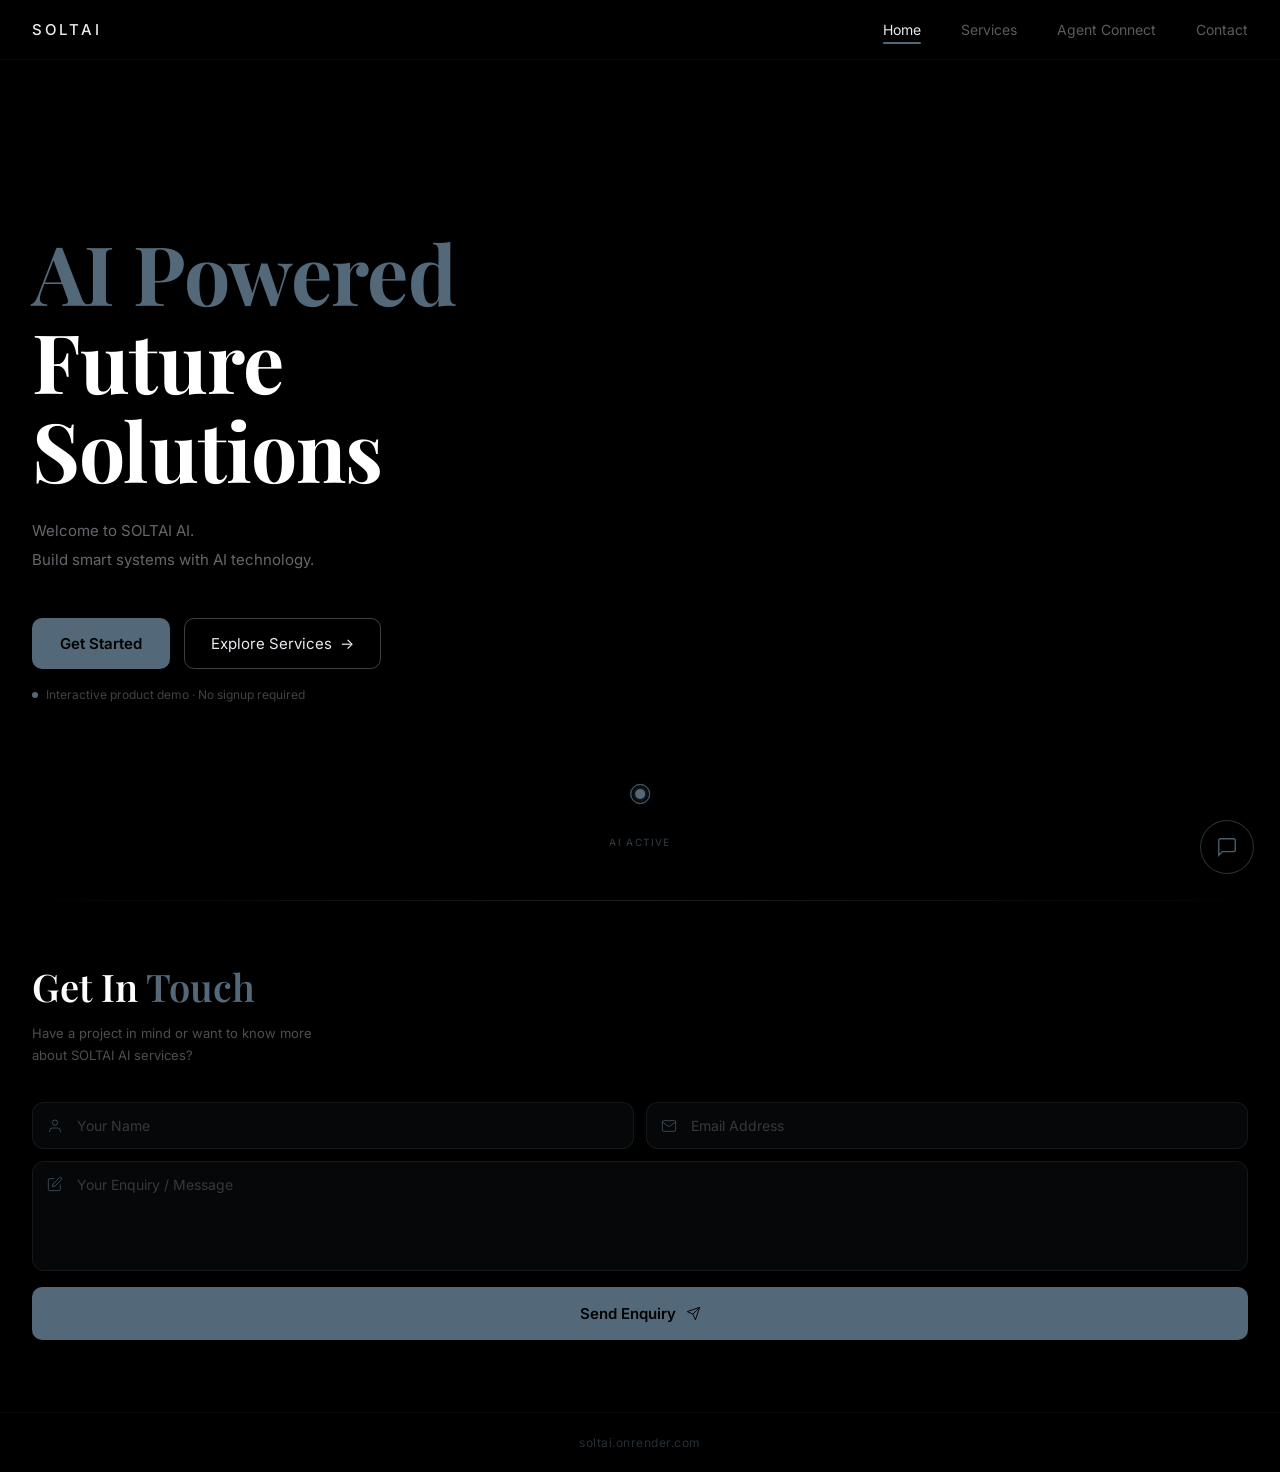
==== commit 42a7c077: "Update index.html" ====
--- a/templates/index.html
+++ b/templates/index.html
@@ -66,15 +66,40 @@
 .footer{background:#000;text-align:center;padding:22px 32px;border-top:1px solid rgba(83,104,120,0.1);}
 .footer p{font-size:12px;color:rgba(83,104,120,0.45);letter-spacing:0.04em;}
 
-#page-features{background:#000;padding-top:90px;}
-.features-hero{padding:60px 32px 20px;max-width:700px;}
-.features-hero h2{font-family:'Playfair Display',serif;font-size:clamp(36px,6vw,56px);font-weight:700;line-height:1.1;margin-bottom:16px;}
-.features-hero h2 .accent{color:#536878;}
-.features-hero h2 .white{color:#fff;}
-.features-hero p{font-size:14px;color:rgba(200,205,216,0.45);line-height:1.8;}
-.cards-grid{display:grid;grid-template-columns:1fr 1fr;gap:20px;padding:32px 32px 0;}
+#page-services{background:#000;padding-top:90px;}
+.services-wrap{max-width:900px;margin:0 auto;padding:60px 32px 80px;}
+.back-btn{display:inline-flex;align-items:center;gap:8px;background:transparent;border:1px solid rgba(83,104,120,0.3);color:rgba(200,205,216,0.6);border-radius:8px;padding:8px 16px;font-size:13px;cursor:pointer;margin-bottom:40px;transition:all 0.2s;font-family:'Inter',sans-serif;}
+.back-btn:hover{border-color:rgba(83,104,120,0.6);color:#e8eaf0;}
+.services-title{font-family:'Playfair Display',serif;font-size:clamp(32px,5vw,48px);font-weight:700;margin-bottom:10px;}
+.services-title .white{color:#fff;}
+.services-title .accent{color:#536878;}
+.services-sub{font-size:14px;color:rgba(200,205,216,0.4);margin-bottom:48px;line-height:1.7;}
+.services-grid{display:grid;grid-template-columns:1fr 1fr;gap:24px;}
+@media(max-width:640px){.services-grid{grid-template-columns:1fr;}}
+.service-card{background:#0a0a0a;border:1px solid rgba(83,104,120,0.2);border-radius:24px;padding:36px 28px;cursor:pointer;transition:all 0.3s;position:relative;overflow:hidden;}
+.service-card::before{content:'';position:absolute;inset:0;background:linear-gradient(135deg,rgba(83,104,120,0.06) 0%,transparent 60%);opacity:0;transition:opacity 0.3s;}
+.service-card:hover{border-color:rgba(83,104,120,0.5);transform:translateY(-5px);box-shadow:0 24px 60px rgba(0,0,0,0.5);}
+.service-card:hover::before{opacity:1;}
+.sc-icon{width:56px;height:56px;border-radius:16px;background:rgba(83,104,120,0.12);border:1px solid rgba(83,104,120,0.25);display:flex;align-items:center;justify-content:center;margin-bottom:20px;}
+.sc-tag{font-size:10px;letter-spacing:0.12em;color:rgba(83,104,120,0.7);text-transform:uppercase;margin-bottom:10px;}
+.sc-title{font-family:'Playfair Display',serif;font-size:26px;font-weight:700;margin-bottom:12px;line-height:1.2;}
+.sc-title .accent{color:#536878;}
+.sc-title .white{color:#fff;}
+.sc-desc{font-size:13px;color:rgba(200,205,216,0.5);line-height:1.8;margin-bottom:24px;}
+.sc-features{display:flex;flex-direction:column;gap:8px;margin-bottom:28px;}
+.sc-feat{display:flex;align-items:center;gap:8px;font-size:12px;color:rgba(200,205,216,0.55);}
+.sc-feat-dot{width:5px;height:5px;border-radius:50%;background:#536878;flex-shrink:0;}
+.sc-btn{display:inline-flex;align-items:center;gap:8px;background:#536878;color:#000;border:none;border-radius:10px;padding:13px 22px;font-family:'Inter',sans-serif;font-size:13px;font-weight:600;cursor:pointer;transition:background 0.2s;}
+.sc-btn:hover{background:#6b8494;}
+.sc-badge{position:absolute;top:20px;right:20px;font-size:9px;letter-spacing:0.1em;padding:4px 10px;border-radius:20px;text-transform:uppercase;}
+.sc-badge.new{background:rgba(83,104,120,0.2);color:#536878;border:1px solid rgba(83,104,120,0.35);}
+.sc-badge.popular{background:rgba(200,205,216,0.08);color:#c8cdd8;border:1px solid rgba(200,205,216,0.15);}
+
+#page-chatbot{background:#000;padding-top:90px;}
+.feat-wrap{max-width:900px;margin:0 auto;padding:40px 32px 80px;}
+.cards-grid{display:grid;grid-template-columns:1fr 1fr;gap:20px;margin-top:32px;}
 @media(max-width:640px){.cards-grid{grid-template-columns:1fr;}}
-.feat-card{background:#0a0a0a;border:1px solid rgba(83,104,120,0.2);border-radius:20px;padding:28px 24px 24px;position:relative;overflow:hidden;transition:border-color 0.3s,transform 0.3s;min-height:300px;display:flex;flex-direction:column;justify-content:space-between;}
+.feat-card{background:#0a0a0a;border:1px solid rgba(83,104,120,0.2);border-radius:20px;padding:28px 24px 24px;transition:border-color 0.3s,transform 0.3s;min-height:280px;display:flex;flex-direction:column;justify-content:space-between;}
 .feat-card:hover{border-color:rgba(83,104,120,0.45);transform:translateY(-4px);}
 .card-label{font-size:10px;letter-spacing:0.16em;color:rgba(83,104,120,0.6);text-transform:uppercase;margin-bottom:10px;}
 .card-title{font-family:'Playfair Display',serif;font-size:22px;font-weight:600;color:#fff;margin-bottom:8px;line-height:1.3;}
@@ -85,7 +110,7 @@
 .terminal{width:100%;max-width:260px;background:rgba(83,104,120,0.07);border:1px solid rgba(83,104,120,0.2);border-radius:12px;overflow:hidden;}
 .terminal-bar{background:rgba(83,104,120,0.15);padding:8px 12px;display:flex;align-items:center;gap:6px;}
 .t-dot{width:8px;height:8px;border-radius:50%;}
-.terminal-body{padding:12px;display:flex;flex-direction:column;gap:8px;min-height:100px;}
+.terminal-body{padding:12px;display:flex;flex-direction:column;gap:8px;min-height:90px;}
 .t-msg{padding:6px 10px;border-radius:8px;font-size:11px;line-height:1.4;max-width:80%;}
 .t-bot{background:rgba(83,104,120,0.2);color:#c8cdd8;align-self:flex-start;border-radius:3px 8px 8px 8px;}
 .t-user{background:rgba(83,104,120,0.35);color:#e8eaf0;align-self:flex-end;border-radius:8px 3px 8px 8px;}
@@ -110,8 +135,7 @@
 .p2-b{top:50%;left:-8px;transform:translateY(-50%);}
 
 .team-board{width:100%;max-width:260px;}
-.team-row{display:flex;align-items:center;justify-content:space-between;padding:8px 12px;border-radius:10px;background:rgba(83,104,120,0.06);border:1px solid rgba(83,104,120,0.12);margin-bottom:8px;transition:background 0.3s;}
-.team-row:hover{background:rgba(83,104,120,0.12);}
+.team-row{display:flex;align-items:center;justify-content:space-between;padding:8px 12px;border-radius:10px;background:rgba(83,104,120,0.06);border:1px solid rgba(83,104,120,0.12);margin-bottom:8px;}
 .team-avatar{width:28px;height:28px;border-radius:50%;display:flex;align-items:center;justify-content:center;font-size:11px;font-weight:600;flex-shrink:0;}
 .team-info{flex:1;margin-left:10px;}
 .team-name{font-size:11px;color:#c8cdd8;font-weight:500;}
@@ -127,80 +151,42 @@
 .hm-col{display:flex;flex-direction:column;gap:3px;}
 .hm-cell{width:10px;height:10px;border-radius:2px;}
 
-.lets-join-section{padding:60px 32px 80px;text-align:center;background:#000;}
-.lj-tag{display:inline-block;font-size:10px;letter-spacing:0.14em;color:rgba(83,104,120,0.7);text-transform:uppercase;margin-bottom:16px;padding:5px 14px;border:1px solid rgba(83,104,120,0.2);border-radius:20px;}
-.lj-title{font-family:'Playfair Display',serif;font-size:clamp(32px,5vw,48px);font-weight:700;line-height:1.1;margin-bottom:14px;}
-.lj-title .white{color:#fff;}
-.lj-title .accent{color:#536878;}
-.lj-sub{font-size:14px;color:rgba(200,205,216,0.4);max-width:380px;margin:0 auto 36px;line-height:1.8;}
-.btn-lets-join{display:inline-flex;align-items:center;gap:10px;background:#fff;color:#000;border:none;border-radius:50px;padding:18px 40px;font-family:'Inter',sans-serif;font-size:16px;font-weight:600;cursor:pointer;transition:background 0.2s,transform 0.15s,box-shadow 0.2s;box-shadow:0 0 0 0 rgba(255,255,255,0.2);}
-.btn-lets-join:hover{background:#e0e4ea;transform:translateY(-2px);box-shadow:0 8px 30px rgba(255,255,255,0.1);}
-
-#page-join{background:#000;padding-top:80px;min-height:100vh;}
-.join-wrap{max-width:520px;margin:0 auto;padding:50px 28px 80px;}
-.join-back{display:inline-flex;align-items:center;gap:8px;background:transparent;border:1px solid rgba(83,104,120,0.25);color:rgba(200,205,216,0.5);border-radius:8px;padding:7px 14px;font-size:13px;cursor:pointer;margin-bottom:36px;transition:all 0.2s;font-family:'Inter',sans-serif;}
-.join-back:hover{border-color:rgba(83,104,120,0.5);color:#e8eaf0;}
-.join-title{font-family:'Playfair Display',serif;font-size:clamp(30px,6vw,42px);font-weight:700;line-height:1.1;margin-bottom:8px;}
-.join-title .white{color:#fff;}
-.join-title .accent{color:#536878;}
-.join-sub{font-size:13px;color:rgba(200,205,216,0.4);margin-bottom:36px;line-height:1.7;}
-
-.jf-group{margin-bottom:20px;}
-.jf-label{display:block;font-size:10px;letter-spacing:0.12em;color:rgba(83,104,120,0.7);text-transform:uppercase;margin-bottom:8px;font-weight:500;}
-.jf-input{width:100%;background:rgba(83,104,120,0.07);border:1px solid rgba(83,104,120,0.2);border-radius:12px;color:#e8eaf0;padding:14px 16px;font-family:'Inter',sans-serif;font-size:14px;outline:none;transition:border-color 0.2s,background 0.2s;}
-.jf-input:focus{border-color:rgba(83,104,120,0.5);background:rgba(83,104,120,0.1);}
-.jf-input::placeholder{color:rgba(200,205,216,0.22);}
-textarea.jf-input{resize:none;min-height:90px;}
-select.jf-input{appearance:none;-webkit-appearance:none;background-image:url("data:image/svg+xml,%3Csvg width='12' height='8' viewBox='0 0 12 8' fill='none' xmlns='http://www.w3.org/2000/svg'%3E%3Cpath d='M1 1l5 5 5-5' stroke='rgba(83,104,120,0.6)' stroke-width='1.5' stroke-linecap='round'/%3E%3C/svg%3E");background-repeat:no-repeat;background-position:right 16px center;cursor:pointer;}
-select.jf-input option{background:#111;color:#e8eaf0;}
-
-.wa-toggle-row{display:flex;align-items:center;justify-content:space-between;padding:14px 16px;background:rgba(83,104,120,0.06);border:1px solid rgba(83,104,120,0.15);border-radius:12px;margin-bottom:20px;}
-.wa-toggle-label{display:flex;align-items:center;gap:10px;}
-.wa-icon{width:32px;height:32px;border-radius:8px;background:rgba(37,211,102,0.1);border:1px solid rgba(37,211,102,0.2);display:flex;align-items:center;justify-content:center;}
-.wa-text{font-size:13px;color:#c8cdd8;font-weight:500;}
-.wa-sub{font-size:11px;color:rgba(200,205,216,0.35);margin-top:1px;}
-.toggle{position:relative;width:44px;height:24px;cursor:pointer;}
-.toggle input{opacity:0;width:0;height:0;}
-.toggle-slider{position:absolute;inset:0;background:rgba(83,104,120,0.2);border:1px solid rgba(83,104,120,0.3);border-radius:12px;transition:0.3s;}
-.toggle-slider::before{content:'';position:absolute;width:18px;height:18px;left:2px;top:2px;background:#536878;border-radius:50%;transition:0.3s;}
-.toggle input:checked + .toggle-slider{background:rgba(37,211,102,0.2);border-color:rgba(37,211,102,0.4);}
-.toggle input:checked + .toggle-slider::before{transform:translateX(20px);background:#25d366;}
-
-.wa-number-wrap{display:none;margin-bottom:20px;}
-.wa-number-wrap.show{display:block;}
-
-.btn-generate{width:100%;background:linear-gradient(135deg,#536878,#3d5060);color:#fff;border:none;border-radius:12px;padding:18px;font-family:'Inter',sans-serif;font-size:15px;font-weight:600;cursor:pointer;display:flex;align-items:center;justify-content:center;gap:10px;margin-top:8px;transition:all 0.2s;box-shadow:0 4px 20px rgba(83,104,120,0.25);}
-.btn-generate:hover{background:linear-gradient(135deg,#6b8494,#536878);transform:translateY(-1px);box-shadow:0 8px 30px rgba(83,104,120,0.35);}
-
-#page-embed{background:#000;padding-top:80px;min-height:100vh;}
-.embed-wrap{max-width:560px;margin:0 auto;padding:50px 28px 80px;}
-.embed-back{display:inline-flex;align-items:center;gap:8px;background:transparent;border:1px solid rgba(83,104,120,0.25);color:rgba(200,205,216,0.5);border-radius:8px;padding:7px 14px;font-size:13px;cursor:pointer;margin-bottom:36px;transition:all 0.2s;font-family:'Inter',sans-serif;}
-.embed-back:hover{border-color:rgba(83,104,120,0.5);color:#e8eaf0;}
-.embed-success{display:flex;align-items:center;gap:10px;margin-bottom:28px;}
-.embed-check{width:36px;height:36px;border-radius:50%;background:rgba(83,104,120,0.15);border:1px solid rgba(83,104,120,0.4);display:flex;align-items:center;justify-content:center;flex-shrink:0;}
-.embed-title{font-family:'Playfair Display',serif;font-size:clamp(26px,5vw,36px);font-weight:700;color:#fff;margin-bottom:6px;}
-.embed-title .accent{color:#536878;}
-.embed-sub{font-size:13px;color:rgba(200,205,216,0.4);line-height:1.7;margin-bottom:32px;}
-.client-card{background:rgba(83,104,120,0.06);border:1px solid rgba(83,104,120,0.18);border-radius:14px;padding:18px;margin-bottom:24px;}
-.client-card-row{display:flex;justify-content:space-between;align-items:center;padding:6px 0;border-bottom:1px solid rgba(83,104,120,0.08);}
-.client-card-row:last-child{border-bottom:none;}
-.cc-key{font-size:11px;color:rgba(83,104,120,0.6);letter-spacing:0.06em;text-transform:uppercase;}
-.cc-val{font-size:12px;color:#c8cdd8;font-weight:500;}
-.code-section-title{font-size:12px;letter-spacing:0.1em;color:rgba(83,104,120,0.6);text-transform:uppercase;margin-bottom:10px;}
-.code-box{background:rgba(83,104,120,0.06);border:1px solid rgba(83,104,120,0.2);border-radius:12px;padding:16px;font-family:'Courier New',monospace;font-size:11px;color:#9aa5b8;line-height:1.6;word-break:break-all;margin-bottom:12px;position:relative;max-height:160px;overflow-y:auto;}
-.code-box::-webkit-scrollbar{width:3px;}
-.code-box::-webkit-scrollbar-thumb{background:rgba(83,104,120,0.3);border-radius:2px;}
-.btn-copy{width:100%;background:rgba(83,104,120,0.12);border:1px solid rgba(83,104,120,0.25);color:#c8cdd8;border-radius:10px;padding:13px;font-family:'Inter',sans-serif;font-size:14px;font-weight:500;cursor:pointer;display:flex;align-items:center;justify-content:center;gap:8px;margin-bottom:10px;transition:all 0.2s;}
-.btn-copy:hover{background:rgba(83,104,120,0.2);border-color:rgba(83,104,120,0.4);}
-.btn-copy.copied{background:rgba(83,104,120,0.25);color:#e8eaf0;}
-.btn-wa{width:100%;background:rgba(37,211,102,0.08);border:1px solid rgba(37,211,102,0.25);color:#25d366;border-radius:10px;padding:14px;font-family:'Inter',sans-serif;font-size:14px;font-weight:500;cursor:pointer;display:flex;align-items:center;justify-content:center;gap:8px;transition:all 0.2s;text-decoration:none;}
-.btn-wa:hover{background:rgba(37,211,102,0.14);border-color:rgba(37,211,102,0.4);}
-.wa-hidden{display:none;}
-.instructions{margin-top:28px;padding:18px;background:rgba(83,104,120,0.04);border:1px solid rgba(83,104,120,0.12);border-radius:12px;}
-.inst-title{font-size:11px;letter-spacing:0.1em;color:rgba(83,104,120,0.6);text-transform:uppercase;margin-bottom:12px;}
-.inst-step{display:flex;align-items:flex-start;gap:10px;margin-bottom:10px;}
-.inst-num{width:20px;height:20px;border-radius:50%;background:rgba(83,104,120,0.15);border:1px solid rgba(83,104,120,0.3);display:flex;align-items:center;justify-content:center;font-size:10px;color:#536878;font-weight:600;flex-shrink:0;margin-top:1px;}
-.inst-text{font-size:12px;color:rgba(200,205,216,0.5);line-height:1.6;}
+#page-agent{background:#000;padding-top:90px;}
+.agent-wrap{max-width:860px;margin:0 auto;padding:40px 32px 80px;}
+.agent-hero{margin-bottom:40px;}
+.agent-title{font-family:'Playfair Display',serif;font-size:clamp(32px,5vw,48px);font-weight:700;margin-bottom:12px;}
+.agent-title .white{color:#fff;}
+.agent-title .accent{color:#536878;}
+.agent-sub{font-size:14px;color:rgba(200,205,216,0.45);line-height:1.8;max-width:520px;}
+.how-section{margin-bottom:44px;}
+.section-label{font-size:10px;letter-spacing:0.14em;color:rgba(83,104,120,0.6);text-transform:uppercase;margin-bottom:20px;}
+.steps{display:flex;flex-direction:column;gap:0;}
+.step{display:flex;gap:16px;padding:20px 0;border-bottom:1px solid rgba(83,104,120,0.08);}
+.step:last-child{border-bottom:none;}
+.step-num{width:32px;height:32px;border-radius:50%;background:rgba(83,104,120,0.12);border:1px solid rgba(83,104,120,0.3);display:flex;align-items:center;justify-content:center;font-size:12px;font-weight:600;color:#536878;flex-shrink:0;margin-top:2px;}
+.step-title{font-size:14px;font-weight:600;color:#e8eaf0;margin-bottom:4px;}
+.step-desc{font-size:13px;color:rgba(200,205,216,0.5);line-height:1.7;}
+.step-tag{display:inline-block;margin-top:8px;font-size:10px;padding:3px 10px;border-radius:20px;background:rgba(83,104,120,0.12);color:rgba(83,104,120,0.8);border:1px solid rgba(83,104,120,0.2);}
+.ticket-demo{background:#0a0a0a;border:1px solid rgba(83,104,120,0.2);border-radius:16px;padding:20px;margin-bottom:44px;}
+.ticket-head{display:flex;align-items:center;justify-content:space-between;margin-bottom:16px;}
+.tkt-item{display:flex;align-items:flex-start;gap:12px;padding:12px;background:rgba(83,104,120,0.05);border:1px solid rgba(83,104,120,0.1);border-radius:10px;margin-bottom:10px;transition:background 0.2s;}
+.tkt-item:last-child{margin-bottom:0;}
+.tkt-item:hover{background:rgba(83,104,120,0.09);}
+.tkt-icon{width:32px;height:32px;border-radius:8px;background:rgba(83,104,120,0.12);border:1px solid rgba(83,104,120,0.2);display:flex;align-items:center;justify-content:center;flex-shrink:0;}
+.tkt-body{flex:1;}
+.tkt-name{font-size:12px;font-weight:500;color:#c8cdd8;margin-bottom:3px;}
+.tkt-msg{font-size:11px;color:rgba(200,205,216,0.45);margin-bottom:5px;}
+.tkt-meta{display:flex;gap:8px;align-items:center;}
+.tkt-badge{font-size:9px;padding:2px 8px;border-radius:10px;border:1px solid;}
+.tkt-open{color:#536878;border-color:rgba(83,104,120,0.4);background:rgba(83,104,120,0.1);}
+.tkt-pending{color:rgba(200,160,80,0.8);border-color:rgba(200,160,80,0.3);background:rgba(200,160,80,0.06);}
+.tkt-resolved{color:rgba(100,180,100,0.8);border-color:rgba(100,180,100,0.3);background:rgba(100,180,100,0.06);}
+.tkt-time{font-size:10px;color:rgba(200,205,216,0.3);}
+.agent-cta{background:rgba(83,104,120,0.07);border:1px solid rgba(83,104,120,0.2);border-radius:16px;padding:28px;text-align:center;}
+.agent-cta h3{font-family:'Playfair Display',serif;font-size:24px;color:#fff;margin-bottom:8px;}
+.agent-cta p{font-size:13px;color:rgba(200,205,216,0.45);margin-bottom:20px;}
+.btn-agent-start{display:inline-flex;align-items:center;gap:8px;background:#536878;color:#000;border:none;border-radius:10px;padding:14px 28px;font-family:'Inter',sans-serif;font-size:14px;font-weight:600;cursor:pointer;transition:all 0.2s;}
+.btn-agent-start:hover{background:#6b8494;transform:translateY(-1px);}
 
 #fab{position:fixed;bottom:26px;right:26px;z-index:300;width:54px;height:54px;border-radius:50%;background:#000;border:1.5px solid rgba(83,104,120,0.5);box-shadow:0 0 0 0 rgba(83,104,120,0.4);animation:pgpulse 3s ease-out infinite;cursor:pointer;display:flex;align-items:center;justify-content:center;transition:background 0.2s;}
 #fab:hover{background:rgba(83,104,120,0.12);}
@@ -228,8 +214,6 @@
 .typing span:nth-child(2){animation-delay:0.2s;}
 .typing span:nth-child(3){animation-delay:0.4s;}
 #toast{position:fixed;bottom:110px;left:50%;transform:translateX(-50%);background:rgba(83,104,120,0.92);color:#e8eaf0;padding:11px 24px;border-radius:50px;font-size:13px;display:none;z-index:400;white-space:nowrap;box-shadow:0 8px 24px rgba(0,0,0,0.5);}
-.back-btn{display:inline-flex;align-items:center;gap:8px;background:transparent;border:1px solid rgba(83,104,120,0.3);color:rgba(200,205,216,0.6);border-radius:8px;padding:8px 16px;font-size:13px;cursor:pointer;margin:24px 32px 0;transition:all 0.2s;font-family:'Inter',sans-serif;}
-.back-btn:hover{border-color:rgba(83,104,120,0.6);color:#e8eaf0;}
 </style>
 </head>
 <body>
@@ -238,9 +222,9 @@
   <div class="logo">SOLTAI</div>
   <div class="nav-links">
     <span class="nav-link active" onclick="showPage('home')">Home</span>
-    <span class="nav-link" onclick="showPage('features')">Services</span>
-    <span class="nav-link" onclick="showPage('features')">AI</span>
-    <span class="nav-link" onclick="showPage('join')">Let's Join</span>
+    <span class="nav-link" onclick="showPage('services')">Services</span>
+    <span class="nav-link" onclick="showPage('agent')">Agent Connect</span>
+    <span class="nav-link" onclick="scrollContact()">Contact</span>
   </div>
 </nav>
 
@@ -251,8 +235,8 @@
       <h1 class="hero-title"><span class="accent">AI Powered</span><br/><span class="white">Future Solutions</span></h1>
       <p class="hero-sub">Welcome to SOLTAI AI.<br/>Build smart systems with AI technology.</p>
       <div class="btn-row">
-        <button class="btn-primary" onclick="showPage('features')">Get Started</button>
-        <button class="btn-outline" onclick="showPage('features')">Explore Services &nbsp;→</button>
+        <button class="btn-primary" onclick="showPage('services')">Get Started</button>
+        <button class="btn-outline" onclick="showPage('services')">Explore Services &nbsp;→</button>
       </div>
       <p class="hint"><span class="hint-dot"></span>Interactive product demo · No signup required</p>
     </div>
@@ -262,7 +246,7 @@
     </div>
   </section>
   <div class="divider"></div>
-  <section class="contact">
+  <section class="contact" id="contact-section">
     <h2 class="contact-title"><span class="white">Get In </span><span class="accent">Touch</span></h2>
     <p class="contact-sub">Have a project in mind or want to know more about SOLTAI AI services?</p>
     <div class="form-row">
@@ -284,84 +268,110 @@
   <footer class="footer"><p>soltai.onrender.com</p></footer>
 </div>
 
-<!-- FEATURES -->
-<div class="page" id="page-features">
-  <button class="back-btn" onclick="showPage('home')"><svg width="14" height="14" viewBox="0 0 24 24" fill="none" stroke="currentColor" stroke-width="1.5"><path d="M19 12H5M12 5l-7 7 7 7"/></svg>Back</button>
-  <div class="features-hero">
-    <h2><span class="accent">SOLTAI</span> <span class="white">Core</span><br/><span class="white">Capabilities</span></h2>
-    <p>Explore what SOLTAI AI can do — built for enterprise, governed from day one.</p>
-  </div>
-  <div class="cards-grid">
-    <div class="feat-card">
-      <div><div class="card-label">Card 02</div><div class="card-title"><span class="accent">Live</span> Chat Terminal</div><div class="card-desc">AI-powered chat with real-time typing indicator and intelligent responses.</div></div>
-      <div class="card-anim"><div class="terminal"><div class="terminal-bar"><div class="t-dot" style="background:#536878;opacity:0.8;"></div><div class="t-dot" style="background:#536878;opacity:0.5;"></div><div class="t-dot" style="background:#536878;opacity:0.3;"></div><span style="font-size:10px;color:rgba(83,104,120,0.6);margin-left:6px;letter-spacing:0.06em;">SOLTAI CHAT</span></div><div class="terminal-body" id="term-body"><div class="t-msg t-bot">Hello! How can I assist?</div></div></div></div>
-    </div>
-    <div class="feat-card">
-      <div><div class="card-label">Card 04</div><div class="card-title">Floating <span class="accent">Context</span> Pills</div><div class="card-desc">Context-aware pills orbiting a central AI brain node in real-time.</div></div>
-      <div class="card-anim"><div class="brain-wrap"><div class="orbit-ring orbit-ring-1"><div class="pill p1-a">Finance</div><div class="pill p1-b">Health</div></div><div class="orbit-ring orbit-ring-2"><div class="pill p2-a">Energy</div><div class="pill p2-b">Gov</div></div><div class="brain-core"><svg width="22" height="22" viewBox="0 0 24 24" fill="none" stroke="#536878" stroke-width="1.5"><path d="M9.5 2A2.5 2.5 0 0 1 12 4.5v15a2.5 2.5 0 0 1-4.96-.44 2.5 2.5 0 0 1-2.96-3.08 3 3 0 0 1-.34-5.58 2.5 2.5 0 0 1 1.32-4.24 2.5 2.5 0 0 1 1.44-4.66Z"/><path d="M14.5 2A2.5 2.5 0 0 0 12 4.5v15a2.5 2.5 0 0 0 4.96-.44 2.5 2.5 0 0 0 2.96-3.08 3 3 0 0 0 .34-5.58 2.5 2.5 0 0 0-1.32-4.24 2.5 2.5 0 0 0-1.44-4.66Z"/></svg></div></div></div>
-    </div>
-    <div class="feat-card">
-      <div><div class="card-label">Card 05</div><div class="card-title"><span class="accent">Team</span> Status Board</div><div class="card-desc">AI + humans working together — live activity status for your entire team.</div></div>
-      <div class="card-anim"><div class="team-board"><div class="team-row"><div class="team-avatar" style="background:rgba(83,104,120,0.2);color:#536878;">A</div><div class="team-info"><div class="team-name">Aryan</div><div class="team-role">Lead Developer</div></div><div class="team-status"><div class="status-dot status-active"></div><span style="color:rgba(83,104,120,0.8);font-size:10px;">Active</span></div></div><div class="team-row"><div class="team-avatar" style="background:rgba(83,104,120,0.1);color:#9aa5b8;font-size:9px;">AI</div><div class="team-info"><div class="team-name">SOLTAI Bot</div><div class="team-role">AI Assistant</div></div><div class="team-status"><span class="ai-badge">AI</span></div></div><div class="team-row"><div class="team-avatar" style="background:rgba(83,104,120,0.15);color:#7a8fa0;">R</div><div class="team-info"><div class="team-name">Rahul</div><div class="team-role">Data Analyst</div></div><div class="team-status"><div class="status-dot status-idle"></div><span style="color:rgba(200,205,216,0.3);font-size:10px;">Idle</span></div></div><div class="team-row"><div class="team-avatar" style="background:rgba(83,104,120,0.1);color:#9aa5b8;font-size:9px;">AI</div><div class="team-info"><div class="team-name">DataBot</div><div class="team-role">AI Analyst</div></div><div class="team-status"><span class="ai-badge">AI</span></div></div></div></div>
-    </div>
-    <div class="feat-card">
-      <div><div class="card-label">Card 06</div><div class="card-title">Activity <span class="accent">Heatmap</span></div><div class="card-desc">GitHub-style live activity heatmap — AI usage patterns visualized.</div></div>
-      <div class="card-anim" style="flex-direction:column;align-items:flex-start;padding:0 4px;"><div style="font-size:10px;color:rgba(83,104,120,0.5);margin-bottom:10px;letter-spacing:0.06em;">AI ACTIVITY — LAST 16 WEEKS</div><div class="heatmap-grid" id="heatmap"></div><div style="display:flex;align-items:center;gap:6px;margin-top:10px;"><span style="font-size:10px;color:rgba(83,104,120,0.4);">Less</span><div style="width:9px;height:9px;border-radius:2px;background:rgba(83,104,120,0.1);"></div><div style="width:9px;height:9px;border-radius:2px;background:rgba(83,104,120,0.25);"></div><div style="width:9px;height:9px;border-radius:2px;background:rgba(83,104,120,0.45);"></div><div style="width:9px;height:9px;border-radius:2px;background:rgba(83,104,120,0.7);"></div><div style="width:9px;height:9px;border-radius:2px;background:#536878;"></div><span style="font-size:10px;color:rgba(83,104,120,0.4);">More</span></div></div>
-    </div>
-  </div>
-  <div class="lets-join-section">
-    <div class="lj-tag">Ready to Start?</div>
-    <h2 class="lj-title"><span class="white">Connect Your</span><br/><span class="accent">AI Chatbot</span> <span class="white">Today</span></h2>
-    <p class="lj-sub">Apni clinic, shop ya business ke liye custom AI chatbot setup karo — 2 minute mein ready.</p>
-    <button class="btn-lets-join" onclick="showPage('join')"><svg width="18" height="18" viewBox="0 0 24 24" fill="none" stroke="currentColor" stroke-width="2"><path d="M13 2L3 14h9l-1 8 10-12h-9l1-8z"/></svg>Let's Join</button>
+<!-- SERVICES SELECTION -->
+<div class="page" id="page-services">
+  <div class="services-wrap">
+    <button class="back-btn" onclick="showPage('home')"><svg width="14" height="14" viewBox="0 0 24 24" fill="none" stroke="currentColor" stroke-width="1.5"><path d="M19 12H5M12 5l-7 7 7 7"/></svg>Back</button>
+    <h2 class="services-title"><span class="white">Choose Your</span><br/><span class="accent">Service</span></h2>
+    <p class="services-sub">SOLTAI offers two powerful solutions — pick the one that fits your business needs.</p>
+    <div class="services-grid">
+      <div class="service-card" onclick="showPage('chatbot')">
+        <span class="sc-badge popular">Popular</span>
+        <div class="sc-icon"><svg width="26" height="26" viewBox="0 0 24 24" fill="none" stroke="rgba(83,104,120,0.9)" stroke-width="1.5"><path d="M21 15a2 2 0 01-2 2H7l-4 4V5a2 2 0 012-2h14a2 2 0 012 2z"/></svg></div>
+        <div class="sc-tag">Service 01</div>
+        <div class="sc-title"><span class="accent">AI</span> <span class="white">Chatbot</span></div>
+        <div class="sc-desc">Automated AI-powered chatbot for your website. Answers customer queries 24/7 without any human needed.</div>
+        <div class="sc-features">
+          <div class="sc-feat"><span class="sc-feat-dot"></span>24/7 automated responses</div>
+          <div class="sc-feat"><span class="sc-feat-dot"></span>Instant reply to FAQs</div>
+          <div class="sc-feat"><span class="sc-feat-dot"></span>WhatsApp integration</div>
+          <div class="sc-feat"><span class="sc-feat-dot"></span>Easy embed on any website</div>
+        </div>
+        <button class="sc-btn">Explore Chatbot →</button>
+      </div>
+      <div class="service-card" onclick="showPage('agent')">
+        <span class="sc-badge new">New</span>
+        <div class="sc-icon"><svg width="26" height="26" viewBox="0 0 24 24" fill="none" stroke="rgba(83,104,120,0.9)" stroke-width="1.5"><path d="M17 21v-2a4 4 0 00-4-4H5a4 4 0 00-4 4v2"/><circle cx="9" cy="7" r="4"/><path d="M23 21v-2a4 4 0 00-3-3.87M16 3.13a4 4 0 010 7.75"/></svg></div>
+        <div class="sc-tag">Service 02</div>
+        <div class="sc-title"><span class="accent">Agent</span> <span class="white">Connect</span></div>
+        <div class="sc-desc">Real human agents handle high-level queries. Business requirements, complex issues, and decisions handled personally.</div>
+        <div class="sc-features">
+          <div class="sc-feat"><span class="sc-feat-dot"></span>Real human agent replies</div>
+          <div class="sc-feat"><span class="sc-feat-dot"></span>High-level business queries</div>
+          <div class="sc-feat"><span class="sc-feat-dot"></span>Auto ticket if agent offline</div>
+          <div class="sc-feat"><span class="sc-feat-dot"></span>Full conversation dashboard</div>
+        </div>
+        <button class="sc-btn">Explore Agent Connect →</button>
+      </div>
+    </div>
   </div>
 </div>
 
-<!-- JOIN -->
-<div class="page" id="page-join">
-  <div class="join-wrap">
-    <button class="join-back" onclick="showPage('features')"><svg width="14" height="14" viewBox="0 0 24 24" fill="none" stroke="currentColor" stroke-width="1.5"><path d="M19 12H5M12 5l-7 7 7 7"/></svg>Back</button>
-    <h1 class="join-title"><span class="white">New </span><span class="accent">Client</span></h1>
-    <p class="join-sub">Client details bharo — embed code auto-generate hoga</p>
-    <div class="jf-group"><label class="jf-label">Client Ka Naam</label><input class="jf-input" id="j-name" type="text" placeholder="e.g. Sharma Clinic"/></div>
-    <div class="jf-group"><label class="jf-label">Business Type</label><select class="jf-input" id="j-btype"><option value="">Select karein...</option><option value="Clinic / Hospital">Clinic / Hospital</option><option value="Restaurant / Cafe">Restaurant / Cafe</option><option value="Retail Shop">Retail Shop</option><option value="Real Estate">Real Estate</option><option value="Education / Coaching">Education / Coaching</option><option value="E-commerce">E-commerce</option><option value="Salon / Spa">Salon / Spa</option><option value="Legal / Finance">Legal / Finance</option><option value="Other">Other</option></select></div>
-    <div class="jf-group"><label class="jf-label">Website / WhatsApp / Instagram</label><input class="jf-input" id="j-site" type="text" placeholder="e.g. sharmaclinic.com ya N/A"/></div>
-    <div class="jf-group"><label class="jf-label">Bot Ka Naam (Jo Customers Dekhenge)</label><input class="jf-input" id="j-botname" type="text" placeholder="e.g. Dr. Bot, Priya, Assistant"/></div>
-    <div class="jf-group"><label class="jf-label">Welcome Message</label><textarea class="jf-input" id="j-welcome" placeholder="e.g. Namaste! Main Sharma Clinic ka assistant hoon. Appointment book karne ke liye main help kar sakta hoon!"></textarea></div>
-    <div class="jf-group"><label class="jf-label">Monthly Plan</label><select class="jf-input" id="j-plan"><option value="Starter — ₹15,000/month">Starter — ₹15,000/month</option><option value="Growth — ₹35,000/month" selected>Growth — ₹35,000/month</option><option value="Pro — ₹65,000/month">Pro — ₹65,000/month</option><option value="Enterprise — Custom">Enterprise — Custom</option></select></div>
-    <div class="wa-toggle-row">
-      <div class="wa-toggle-label"><div class="wa-icon"><svg width="18" height="18" viewBox="0 0 24 24" fill="#25d366"><path d="M17.472 14.382c-.297-.149-1.758-.867-2.03-.967-.273-.099-.471-.148-.67.15-.197.297-.767.966-.94 1.164-.173.199-.347.223-.644.075-.297-.15-1.255-.463-2.39-1.475-.883-.788-1.48-1.761-1.653-2.059-.173-.297-.018-.458.13-.606.134-.133.298-.347.446-.52.149-.174.198-.298.298-.497.099-.198.05-.371-.025-.52-.075-.149-.669-1.612-.916-2.207-.242-.579-.487-.5-.669-.51-.173-.008-.371-.01-.57-.01-.198 0-.52.074-.792.372-.272.297-1.04 1.016-1.04 2.479 0 1.462 1.065 2.875 1.213 3.074.149.198 2.096 3.2 5.077 4.487.709.306 1.262.489 1.694.625.712.227 1.36.195 1.871.118.571-.085 1.758-.719 2.006-1.413.248-.694.248-1.289.173-1.413-.074-.124-.272-.198-.57-.347m-5.421 7.403h-.004a9.87 9.87 0 01-5.031-1.378l-.361-.214-3.741.982.998-3.648-.235-.374a9.86 9.86 0 01-1.51-5.26c.001-5.45 4.436-9.884 9.888-9.884 2.64 0 5.122 1.03 6.988 2.898a9.825 9.825 0 012.893 6.994c-.003 5.45-4.437 9.884-9.885 9.884m8.413-18.297A11.815 11.815 0 0012.05 0C5.495 0 .16 5.335.157 11.892c0 2.096.547 4.142 1.588 5.945L.057 24l6.305-1.654a11.882 11.882 0 005.683 1.448h.005c6.554 0 11.89-5.335 11.893-11.893a11.821 11.821 0 00-3.48-8.413Z"/></svg></div><div><div class="wa-text">WhatsApp Integration</div><div class="wa-sub">Chatbot WhatsApp se bhi connect hoga</div></div></div>
-      <label class="toggle"><input type="checkbox" id="wa-toggle-check" onchange="toggleWA()"/><span class="toggle-slider"></span></label>
-    </div>
-    <div class="wa-number-wrap" id="wa-num-wrap"><label class="jf-label">WhatsApp Number</label><input class="jf-input" id="j-wanum" type="tel" placeholder="e.g. +91 98765 43210"/></div>
-    <button class="btn-generate" onclick="generateEmbed()">✨ Generate Embed Code</button>
+<!-- AI CHATBOT DETAIL -->
+<div class="page" id="page-chatbot">
+  <div class="feat-wrap">
+    <button class="back-btn" onclick="showPage('services')"><svg width="14" height="14" viewBox="0 0 24 24" fill="none" stroke="currentColor" stroke-width="1.5"><path d="M19 12H5M12 5l-7 7 7 7"/></svg>Back</button>
+    <h2 style="font-family:'Playfair Display',serif;font-size:clamp(30px,5vw,44px);font-weight:700;margin-bottom:10px;"><span style="color:#536878;">AI</span> <span style="color:#fff;">Chatbot Service</span></h2>
+    <p style="font-size:14px;color:rgba(200,205,216,0.45);margin-bottom:8px;">Automated 24/7 bot for your website — zero human effort needed.</p>
+    <div class="cards-grid">
+      <div class="feat-card">
+        <div><div class="card-label">Feature 01</div><div class="card-title"><span class="accent">Live</span> Chat Terminal</div><div class="card-desc">Real-time AI responses with typing indicator.</div></div>
+        <div class="card-anim"><div class="terminal"><div class="terminal-bar"><div class="t-dot" style="background:#536878;opacity:0.8;"></div><div class="t-dot" style="background:#536878;opacity:0.5;"></div><div class="t-dot" style="background:#536878;opacity:0.3;"></div><span style="font-size:10px;color:rgba(83,104,120,0.6);margin-left:6px;">SOLTAI CHAT</span></div><div class="terminal-body" id="term-body"><div class="t-msg t-bot">Hello! How can I assist?</div></div></div></div>
+      </div>
+      <div class="feat-card">
+        <div><div class="card-label">Feature 02</div><div class="card-title">Floating <span class="accent">Context</span> Pills</div><div class="card-desc">Context-aware AI understands your business domain.</div></div>
+        <div class="card-anim"><div class="brain-wrap"><div class="orbit-ring orbit-ring-1"><div class="pill p1-a">Finance</div><div class="pill p1-b">Health</div></div><div class="orbit-ring orbit-ring-2"><div class="pill p2-a">Energy</div><div class="pill p2-b">Gov</div></div><div class="brain-core"><svg width="22" height="22" viewBox="0 0 24 24" fill="none" stroke="#536878" stroke-width="1.5"><path d="M9.5 2A2.5 2.5 0 0 1 12 4.5v15a2.5 2.5 0 0 1-4.96-.44 2.5 2.5 0 0 1-2.96-3.08 3 3 0 0 1-.34-5.58 2.5 2.5 0 0 1 1.32-4.24 2.5 2.5 0 0 1 1.44-4.66Z"/><path d="M14.5 2A2.5 2.5 0 0 0 12 4.5v15a2.5 2.5 0 0 0 4.96-.44 2.5 2.5 0 0 0 2.96-3.08 3 3 0 0 0 .34-5.58 2.5 2.5 0 0 0-1.32-4.24 2.5 2.5 0 0 0-1.44-4.66Z"/></svg></div></div></div>
+      </div>
+      <div class="feat-card">
+        <div><div class="card-label">Feature 03</div><div class="card-title"><span class="accent">Team</span> Status Board</div><div class="card-desc">AI + humans working together seamlessly.</div></div>
+        <div class="card-anim"><div class="team-board"><div class="team-row"><div class="team-avatar" style="background:rgba(83,104,120,0.2);color:#536878;">A</div><div class="team-info"><div class="team-name">Aryan</div><div class="team-role">Lead Developer</div></div><div class="team-status"><div class="status-dot status-active"></div><span style="color:rgba(83,104,120,0.8);font-size:10px;">Active</span></div></div><div class="team-row"><div class="team-avatar" style="background:rgba(83,104,120,0.1);color:#9aa5b8;font-size:9px;">AI</div><div class="team-info"><div class="team-name">SOLTAI Bot</div><div class="team-role">AI Assistant</div></div><div class="team-status"><span class="ai-badge">AI</span></div></div><div class="team-row"><div class="team-avatar" style="background:rgba(83,104,120,0.15);color:#7a8fa0;">R</div><div class="team-info"><div class="team-name">Rahul</div><div class="team-role">Data Analyst</div></div><div class="team-status"><div class="status-dot status-idle"></div><span style="color:rgba(200,205,216,0.3);font-size:10px;">Idle</span></div></div></div></div>
+      </div>
+      <div class="feat-card">
+        <div><div class="card-label">Feature 04</div><div class="card-title">Activity <span class="accent">Heatmap</span></div><div class="card-desc">Live usage analytics — see when your bot is busiest.</div></div>
+        <div class="card-anim" style="flex-direction:column;align-items:flex-start;padding:0 4px;"><div style="font-size:10px;color:rgba(83,104,120,0.5);margin-bottom:10px;letter-spacing:0.06em;">BOT ACTIVITY — 16 WEEKS</div><div class="heatmap-grid" id="heatmap"></div><div style="display:flex;align-items:center;gap:6px;margin-top:10px;"><span style="font-size:10px;color:rgba(83,104,120,0.4);">Less</span><div style="width:9px;height:9px;border-radius:2px;background:rgba(83,104,120,0.1);"></div><div style="width:9px;height:9px;border-radius:2px;background:rgba(83,104,120,0.25);"></div><div style="width:9px;height:9px;border-radius:2px;background:rgba(83,104,120,0.45);"></div><div style="width:9px;height:9px;border-radius:2px;background:rgba(83,104,120,0.7);"></div><div style="width:9px;height:9px;border-radius:2px;background:#536878;"></div><span style="font-size:10px;color:rgba(83,104,120,0.4);">More</span></div></div>
+      </div>
+    </div>
+    <div style="margin-top:40px;padding:28px;background:rgba(83,104,120,0.06);border:1px solid rgba(83,104,120,0.18);border-radius:16px;text-align:center;">
+      <h3 style="font-family:'Playfair Display',serif;font-size:22px;color:#fff;margin-bottom:8px;">Ready to deploy your <span style="color:#536878;">AI Chatbot?</span></h3>
+      <p style="font-size:13px;color:rgba(200,205,216,0.4);margin-bottom:18px;">Contact us and we'll set it up for your website in under 24 hours.</p>
+      <button class="btn-primary" onclick="showPage('home');setTimeout(scrollContact,300);">Get In Touch →</button>
+    </div>
   </div>
 </div>
 
-<!-- EMBED -->
-<div class="page" id="page-embed">
-  <div class="embed-wrap">
-    <button class="embed-back" onclick="showPage('join')"><svg width="14" height="14" viewBox="0 0 24 24" fill="none" stroke="currentColor" stroke-width="1.5"><path d="M19 12H5M12 5l-7 7 7 7"/></svg>Back</button>
-    <div class="embed-success"><div class="embed-check"><svg width="18" height="18" viewBox="0 0 24 24" fill="none" stroke="#536878" stroke-width="2"><path d="M20 6L9 17l-5-5"/></svg></div><div><div class="embed-title"><span class="accent">Embed</span> <span style="color:#fff;">Ready!</span></div></div></div>
-    <p class="embed-sub">Apni website ke <code style="background:rgba(83,104,120,0.15);padding:2px 6px;border-radius:4px;font-size:12px;color:#9aa5b8;">&lt;/body&gt;</code> tag se pehle yeh code paste karo — chatbot live ho jayega.</p>
-    <div class="client-card" id="client-summary"></div>
-    <div class="code-section-title">Your Embed Code</div>
-    <div class="code-box" id="embed-code-box"></div>
-    <button class="btn-copy" id="copy-btn" onclick="copyCode()"><svg width="15" height="15" viewBox="0 0 24 24" fill="none" stroke="currentColor" stroke-width="1.5"><rect x="9" y="9" width="13" height="13" rx="2"/><path d="M5 15H4a2 2 0 01-2-2V4a2 2 0 012-2h9a2 2 0 012 2v1"/></svg>Copy Embed Code</button>
-    <a id="wa-connect-btn" class="btn-wa wa-hidden" href="#" target="_blank"><svg width="18" height="18" viewBox="0 0 24 24" fill="#25d366"><path d="M17.472 14.382c-.297-.149-1.758-.867-2.03-.967-.273-.099-.471-.148-.67.15-.197.297-.767.966-.94 1.164-.173.199-.347.223-.644.075-.297-.15-1.255-.463-2.39-1.475-.883-.788-1.48-1.761-1.653-2.059-.173-.297-.018-.458.13-.606.134-.133.298-.347.446-.52.149-.174.198-.298.298-.497.099-.198.05-.371-.025-.52-.075-.149-.669-1.612-.916-2.207-.242-.579-.487-.5-.669-.51-.173-.008-.371-.01-.57-.01-.198 0-.52.074-.792.372-.272.297-1.04 1.016-1.04 2.479 0 1.462 1.065 2.875 1.213 3.074.149.198 2.096 3.2 5.077 4.487.709.306 1.262.489 1.694.625.712.227 1.36.195 1.871.118.571-.085 1.758-.719 2.006-1.413.248-.694.248-1.289.173-1.413-.074-.124-.272-.198-.57-.347m-5.421 7.403h-.004a9.87 9.87 0 01-5.031-1.378l-.361-.214-3.741.982.998-3.648-.235-.374a9.86 9.86 0 01-1.51-5.26c.001-5.45 4.436-9.884 9.888-9.884 2.64 0 5.122 1.03 6.988 2.898a9.825 9.825 0 012.893 6.994c-.003 5.45-4.437 9.884-9.885 9.884m8.413-18.297A11.815 11.815 0 0012.05 0C5.495 0 .16 5.335.157 11.892c0 2.096.547 4.142 1.588 5.945L.057 24l6.305-1.654a11.882 11.882 0 005.683 1.448h.005c6.554 0 11.89-5.335 11.893-11.893a11.821 11.821 0 00-3.48-8.413Z"/></svg>Connect WhatsApp Now</a>
-    <div class="instructions">
-      <div class="inst-title">Installation Steps</div>
-      <div class="inst-step"><div class="inst-num">1</div><div class="inst-text">Upar diya hua embed code copy karo</div></div>
-      <div class="inst-step"><div class="inst-num">2</div><div class="inst-text">Apni website ki HTML file open karo</div></div>
-      <div class="inst-step"><div class="inst-num">3</div><div class="inst-text"><code style="background:rgba(83,104,120,0.15);padding:1px 5px;border-radius:3px;font-size:11px;">&lt;/body&gt;</code> closing tag se pehle paste karo</div></div>
-      <div class="inst-step"><div class="inst-num">4</div><div class="inst-text">Save karo aur publish — chatbot live ho jayega! 🎉</div></div>
+<!-- AGENT CONNECT -->
+<div class="page" id="page-agent">
+  <div class="agent-wrap">
+    <button class="back-btn" onclick="showPage('services')"><svg width="14" height="14" viewBox="0 0 24 24" fill="none" stroke="currentColor" stroke-width="1.5"><path d="M19 12H5M12 5l-7 7 7 7"/></svg>Back</button>
+    <div class="agent-hero">
+      <h2 class="agent-title"><span class="accent">Agent</span> <span class="white">Connect</span></h2>
+      <p class="agent-sub">Real human agents handle your high-level business queries, requirements, and decisions. When the agent is unavailable, a ticket is automatically generated — nothing gets missed.</p>
+    </div>
+    <div class="how-section">
+      <div class="section-label">How It Works</div>
+      <div class="steps">
+        <div class="step"><div class="step-num">1</div><div><div class="step-title">Customer Sends a Query</div><div class="step-desc">A visitor submits a business query — pricing, custom requirements, partnerships, or anything complex.</div><span class="step-tag">High-level queries only</span></div></div>
+        <div class="step"><div class="step-num">2</div><div><div class="step-title">Agent Gets Notified</div><div class="step-desc">Our agent dashboard lights up with the new conversation. Full context, visitor info, reply directly.</div><span class="step-tag">Real-time dashboard</span></div></div>
+        <div class="step"><div class="step-num">3</div><div><div class="step-title">Agent Replies Personally</div><div class="step-desc">The human agent handles it personally — no bots, no automated responses for complex issues.</div><span class="step-tag">Human touch</span></div></div>
+        <div class="step"><div class="step-num">4</div><div><div class="step-title">Auto Ticket if No Response</div><div class="step-desc">If agent doesn't respond within SLA, a ticket is automatically created and escalated — zero queries missed.</div><span class="step-tag" style="background:rgba(200,160,80,0.08);color:rgba(200,160,80,0.7);border-color:rgba(200,160,80,0.25);">Auto escalation</span></div></div>
+      </div>
+    </div>
+    <div class="ticket-demo">
+      <div class="ticket-head"><span style="font-size:13px;font-weight:500;color:#c8cdd8;">Live Ticket Queue</span><span style="font-size:10px;color:rgba(83,104,120,0.6);letter-spacing:0.06em;">DEMO</span></div>
+      <div class="tkt-item"><div class="tkt-icon"><svg width="16" height="16" viewBox="0 0 24 24" fill="none" stroke="rgba(83,104,120,0.7)" stroke-width="1.5"><path d="M20 21v-2a4 4 0 00-4-4H8a4 4 0 00-4 4v2"/><circle cx="12" cy="7" r="4"/></svg></div><div class="tkt-body"><div class="tkt-name">Rajesh Mehta — Enterprise Pricing Query</div><div class="tkt-msg">"We need a custom plan for 500+ employees across 3 offices. Can we schedule a call?"</div><div class="tkt-meta"><span class="tkt-badge tkt-open">Open</span><span class="tkt-time">2 min ago</span></div></div></div>
+      <div class="tkt-item"><div class="tkt-icon"><svg width="16" height="16" viewBox="0 0 24 24" fill="none" stroke="rgba(83,104,120,0.7)" stroke-width="1.5"><path d="M20 21v-2a4 4 0 00-4-4H8a4 4 0 00-4 4v2"/><circle cx="12" cy="7" r="4"/></svg></div><div class="tkt-body"><div class="tkt-name">Priya Sharma — Integration Requirement</div><div class="tkt-msg">"Need chatbot integrated with our CRM system. Is that possible?"</div><div class="tkt-meta"><span class="tkt-badge tkt-pending">Pending</span><span class="tkt-time">18 min ago</span></div></div></div>
+      <div class="tkt-item"><div class="tkt-icon"><svg width="16" height="16" viewBox="0 0 24 24" fill="none" stroke="rgba(83,104,120,0.7)" stroke-width="1.5"><path d="M20 21v-2a4 4 0 00-4-4H8a4 4 0 00-4 4v2"/><circle cx="12" cy="7" r="4"/></svg></div><div class="tkt-body"><div class="tkt-name">Ankit Verma — Partnership Inquiry</div><div class="tkt-msg">"Interested in white-labeling your chatbot for our clients."</div><div class="tkt-meta"><span class="tkt-badge tkt-resolved">Resolved</span><span class="tkt-time">1 hr ago</span></div></div></div>
+    </div>
+    <div class="agent-cta">
+      <h3>Want <span style="color:#536878;">Agent Connect</span> for your business?</h3>
+      <p>Get a dedicated agent handling your high-level queries. Contact us to get started.</p>
+      <button class="btn-agent-start" onclick="showPage('home');setTimeout(scrollContact,300);"><svg width="16" height="16" viewBox="0 0 24 24" fill="none" stroke="currentColor" stroke-width="1.5"><path d="M17 21v-2a4 4 0 00-4-4H5a4 4 0 00-4 4v2"/><circle cx="9" cy="7" r="4"/><path d="M23 21v-2a4 4 0 00-3-3.87M16 3.13a4 4 0 010 7.75"/></svg>Get In Touch →</button>
     </div>
   </div>
 </div>
 
-<div id="toast">✓ Code copied!</div>
-
-<!-- CHATBOT FAB -->
+<div id="toast">✓ Sent!</div>
+
 <button id="fab" onclick="toggleChat()">
   <svg id="ico-chat" width="22" height="22" viewBox="0 0 24 24" fill="none" stroke="rgba(83,104,120,0.9)" stroke-width="1.5"><path d="M21 15a2 2 0 01-2 2H7l-4 4V5a2 2 0 012-2h14a2 2 0 012 2z"/></svg>
   <svg id="ico-x" style="display:none" width="20" height="20" viewBox="0 0 24 24" fill="none" stroke="rgba(83,104,120,0.9)" stroke-width="1.5"><path d="M18 6L6 18M6 6l12 12"/></svg>
@@ -381,60 +391,13 @@
   document.getElementById('page-'+id).classList.add('active');
   window.scrollTo(0,0);
   document.querySelectorAll('.nav-link').forEach((l,i)=>{
-    l.classList.toggle('active',(i===0&&id==='home')||(i===1&&(id==='features'||id==='join'||id==='embed'))||(i===2&&(id==='features'||id==='join'||id==='embed'))||(i===3&&(id==='join'||id==='embed')));
+    l.classList.toggle('active',(i===0&&id==='home')||(i===1&&(id==='services'||id==='chatbot'))||(i===2&&id==='agent'));
   });
 }
-
-function toggleWA(){
-  document.getElementById('wa-num-wrap').classList.toggle('show',document.getElementById('wa-toggle-check').checked);
+function scrollContact(){
+  showPage('home');
+  setTimeout(()=>document.getElementById('contact-section').scrollIntoView({behavior:'smooth'}),100);
 }
-
-function generateEmbed(){
-  const name=document.getElementById('j-name').value.trim();
-  const btype=document.getElementById('j-btype').value;
-  const site=document.getElementById('j-site').value.trim();
-  const botname=document.getElementById('j-botname').value.trim()||'SOLTAI Bot';
-  const welcome=document.getElementById('j-welcome').value.trim()||`Hello! Main ${botname} hoon. Kaise help kar sakta hoon?`;
-  const plan=document.getElementById('j-plan').value;
-  const waOn=document.getElementById('wa-toggle-check').checked;
-  const wanum=document.getElementById('j-wanum').value.trim();
-  if(!name){alert('Client ka naam daalo!');return;}
-  if(!btype){alert('Business type select karo!');return;}
-  const cid='soltai_'+Date.now().toString(36);
-  const waLine=waOn&&wanum?`\n  data-whatsapp="${wanum.replace(/\D/g,'')}"`:'';
-  const embedCode=`<!-- SOLTAI AI Chatbot | ${name} -->
-<script
-  src="https://soltai.onrender.com/widget.js"
-  data-client-id="${cid}"
-  data-bot-name="${botname}"
-  data-welcome="${welcome}"
-  data-business="${btype}"${waLine}
-  async>
-<\/script>`;
-  const rows=[['Client',name],['Business',btype],['Bot Name',botname],['Plan',plan],['WhatsApp',waOn?(wanum||'Enabled'):'Disabled']];
-  document.getElementById('client-summary').innerHTML=rows.map(([k,v])=>`<div class="client-card-row"><span class="cc-key">${k}</span><span class="cc-val">${v}</span></div>`).join('');
-  document.getElementById('embed-code-box').textContent=embedCode;
-  const waBtn=document.getElementById('wa-connect-btn');
-  if(waOn&&wanum){
-    const num=wanum.replace(/\D/g,'');
-    const msg=encodeURIComponent(`Hi! Maine SOLTAI chatbot ke liye signup kiya hai. Client: ${name}, Bot: ${botname}`);
-    waBtn.href=`https://wa.me/${num}?text=${msg}`;
-    waBtn.classList.remove('wa-hidden');
-  }else{waBtn.classList.add('wa-hidden');}
-  showPage('embed');
-}
-
-function copyCode(){
-  const code=document.getElementById('embed-code-box').textContent;
-  navigator.clipboard.writeText(code).then(()=>{
-    const btn=document.getElementById('copy-btn');
-    btn.classList.add('copied');
-    btn.innerHTML=`<svg width="15" height="15" viewBox="0 0 24 24" fill="none" stroke="currentColor" stroke-width="2"><path d="M20 6L9 17l-5-5"/></svg> Copied!`;
-    const t=document.getElementById('toast');t.style.display='block';
-    setTimeout(()=>{t.style.display='none';btn.classList.remove('copied');btn.innerHTML=`<svg width="15" height="15" viewBox="0 0 24 24" fill="none" stroke="currentColor" stroke-width="1.5"><rect x="9" y="9" width="13" height="13" rx="2"/><path d="M5 15H4a2 2 0 01-2-2V4a2 2 0 012-2h9a2 2 0 012 2v1"/></svg> Copy Embed Code`;},2500);
-  });
-}
-
 function buildHeatmap(){
   const grid=document.getElementById('heatmap');if(!grid)return;grid.innerHTML='';
   const levels=[0,0.1,0.25,0.45,0.7,1];
@@ -448,20 +411,17 @@
 buildHeatmap();
 setInterval(()=>{const cells=document.querySelectorAll('.hm-cell');const count=Math.floor(cells.length*0.15);
   for(let i=0;i<count;i++){const cell=cells[Math.floor(Math.random()*cells.length)];const lv=[0.07,0.15,0.3,0.5,0.75,1];cell.style.background=`rgba(83,104,120,${lv[Math.floor(Math.random()*lv.length)]})`;}},800);
-
-const termMsgs=[{type:'user',text:'Analyze Q3 data?'},{type:'bot',text:'Running analysis...'},{type:'user',text:'Show risk report'},{type:'bot',text:'Report ready ✓'},{type:'user',text:'Optimize pipeline?'},{type:'bot',text:'Optimizing now...'}];
+const termMsgs=[{type:'user',text:'Book appointment?'},{type:'bot',text:'Sure! What date works?'},{type:'user',text:'Tomorrow 10am'},{type:'bot',text:'Confirmed ✓'},{type:'user',text:'Your charges?'},{type:'bot',text:'Starting ₹15,000/month.'}];
 let termIdx=0;
 function addTermMsg(){const body=document.getElementById('term-body');if(!body)return;
   const msgs=body.querySelectorAll('.t-msg,.t-typing');if(msgs.length>4)msgs[0].remove();
   const ty=document.createElement('div');ty.className='t-typing';ty.innerHTML='<span></span><span></span><span></span>';body.appendChild(ty);
   setTimeout(()=>{ty.remove();const msg=termMsgs[termIdx%termMsgs.length];const el=document.createElement('div');el.className=`t-msg ${msg.type==='bot'?'t-bot':'t-user'}`;el.textContent=msg.text;body.appendChild(el);termIdx++;},900);}
 setInterval(addTermMsg,2200);
-
 function sendForm(){const n=document.getElementById('nm').value.trim();const e=document.getElementById('em').value.trim();const m=document.getElementById('mg').value.trim();
   if(!n||!e||!m){alert('Please fill all fields.');return;}
   document.getElementById('nm').value='';document.getElementById('em').value='';document.getElementById('mg').value='';
-  const t=document.getElementById('toast');t.textContent='✓ Enquiry sent!';t.style.display='block';setTimeout(()=>{t.style.display='none';t.textContent='✓ Code copied!';},3000);}
-
+  const t=document.getElementById('toast');t.style.display='block';setTimeout(()=>t.style.display='none',3000);}
 let chatOpen=false;
 function toggleChat(){chatOpen=!chatOpen;document.getElementById('cwin').classList.toggle('open',chatOpen);document.getElementById('ico-chat').style.display=chatOpen?'none':'block';document.getElementById('ico-x').style.display=chatOpen?'block':'none';}
 function chatKey(e){if(e.key==='Enter'&&!e.shiftKey){e.preventDefault();chatSend();}}
@@ -474,7 +434,7 @@
   try{
     const res=await fetch('https://api.anthropic.com/v1/messages',{method:'POST',headers:{'Content-Type':'application/json'},
       body:JSON.stringify({model:'claude-sonnet-4-20250514',max_tokens:1000,
-        system:'You are SOLTAI Assistant. SOLTAI provides enterprise AI chatbots for businesses. Reply in user language (Hindi/English/Hinglish). Concise, under 80 words.',
+        system:'You are SOLTAI Assistant. SOLTAI provides 2 services: (1) AI Chatbot — automated bot for websites, (2) Agent Connect — real human agents for high-level queries with auto ticket generation. Reply in user language (Hindi/English/Hinglish). Concise, under 80 words.',
         messages:[{role:'user',content:txt}]})});
     const data=await res.json();
     const reply=data.content?.map(b=>b.text||'').join('')||'Something went wrong.';
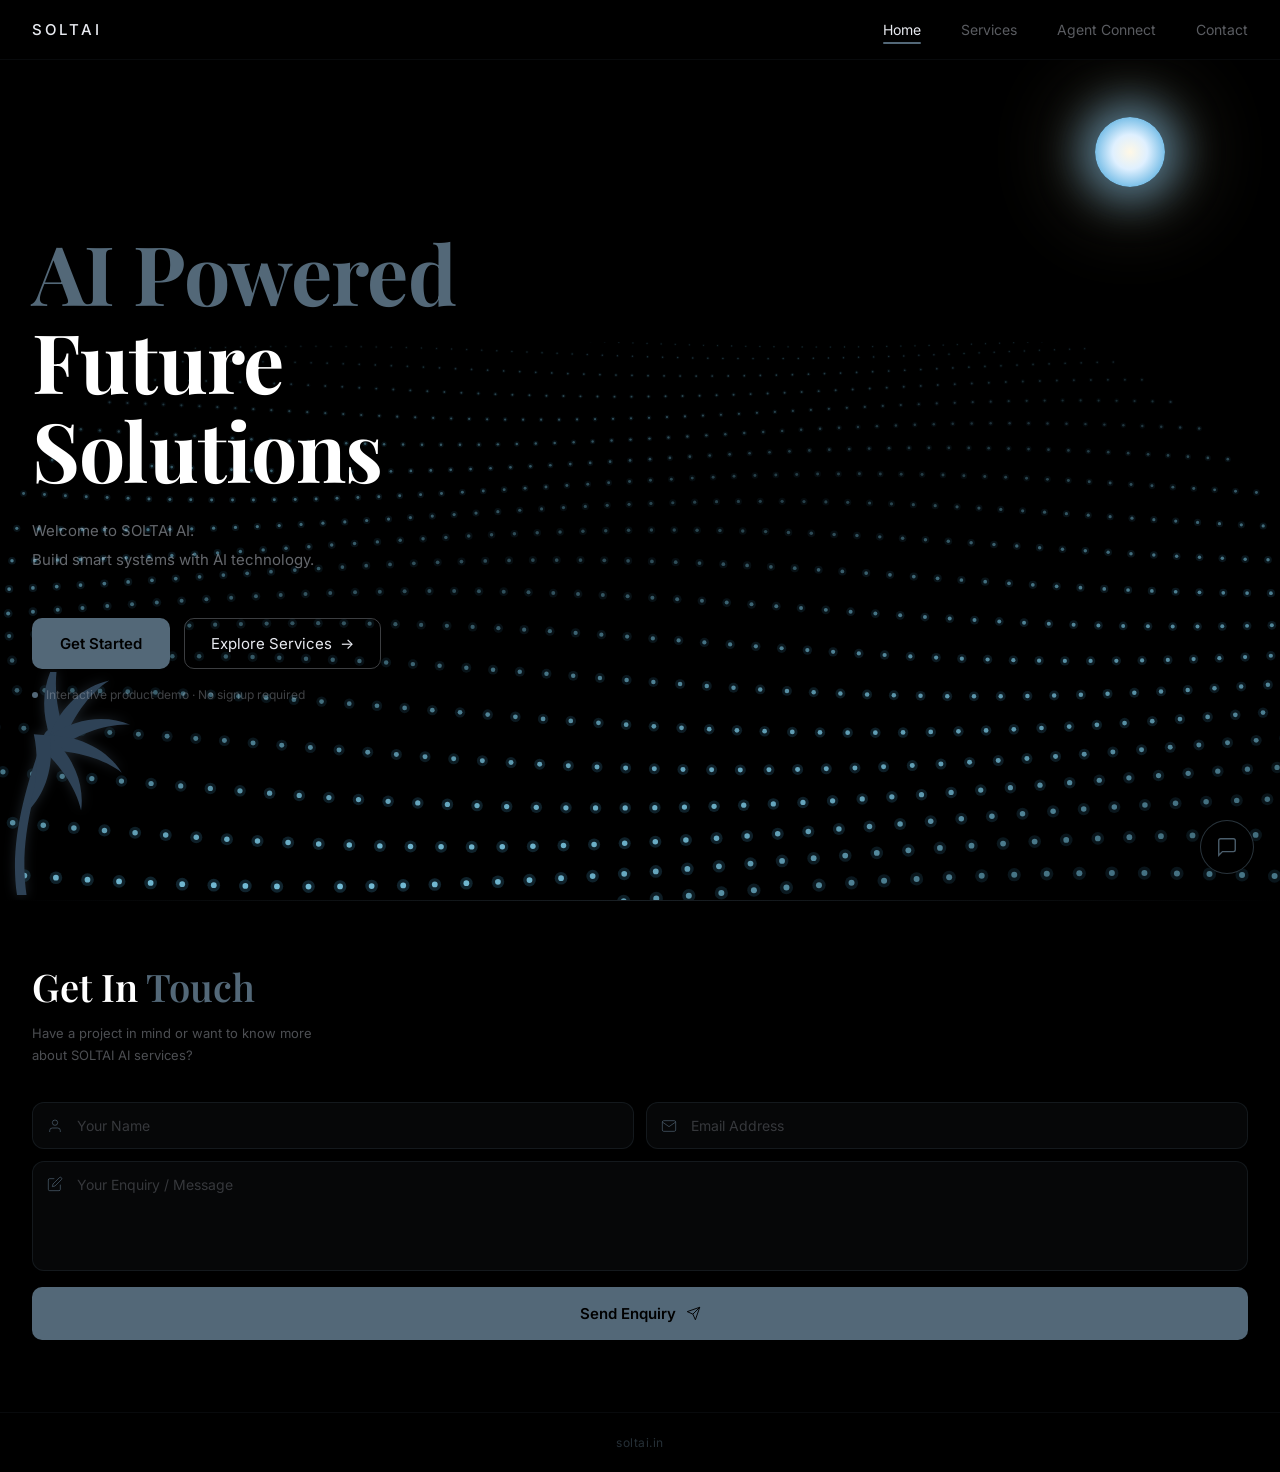
==== commit 79d7b9e7: "Update index.html" ====
--- a/templates/index.html
+++ b/templates/index.html
@@ -9,19 +9,16 @@
 *{box-sizing:border-box;margin:0;padding:0;}
 html{scroll-behavior:smooth;}
 body{background:#000;color:#e8eaf0;font-family:'Inter',sans-serif;overflow-x:hidden;}
-
 .navbar{position:fixed;top:0;left:0;right:0;z-index:200;display:flex;align-items:center;justify-content:space-between;padding:20px 32px;background:rgba(0,0,0,0.88);backdrop-filter:blur(16px);border-bottom:1px solid rgba(83,104,120,0.1);}
 .logo{font-family:'Inter',sans-serif;font-weight:500;font-size:15px;letter-spacing:0.2em;color:#e8eaf0;}
-.nav-links{display:flex;gap:40px;}
+.nav-links{display:flex;gap:40px;margin-left:28px;}
 .nav-link{font-size:14px;color:rgba(200,205,216,0.45);text-decoration:none;position:relative;transition:color 0.2s;cursor:pointer;}
 .nav-link:hover,.nav-link.active{color:#e8eaf0;}
 .nav-link.active::after{content:'';position:absolute;bottom:-6px;left:0;right:0;height:2px;background:#536878;border-radius:1px;}
-
 .page{display:none;min-height:100vh;}
 .page.active{display:block;}
-
-.hero{min-height:100vh;background:#000;display:flex;flex-direction:column;justify-content:center;padding:130px 32px 100px;position:relative;}
-.hero-inner{max-width:540px;}
+.hero{min-height:100vh;background:#000;display:flex;flex-direction:column;justify-content:center;padding:130px 32px 100px;position:relative;overflow:hidden;}
+.hero-inner{max-width:540px;position:relative;z-index:2;}
 .hero-title{font-family:'Playfair Display',serif;font-size:clamp(50px,9vw,82px);font-weight:700;line-height:1.08;margin-bottom:24px;letter-spacing:-0.01em;}
 .hero-title .accent{color:#536878;}
 .hero-title .white{color:#fff;}
@@ -33,8 +30,7 @@
 .btn-outline:hover{border-color:rgba(200,205,216,0.65);transform:translateY(-1px);}
 .hint{margin-top:18px;font-size:12px;color:rgba(200,205,216,0.32);display:flex;align-items:center;gap:8px;}
 .hint-dot{width:6px;height:6px;border-radius:50%;background:#536878;}
-
-.ai-pulse{position:absolute;bottom:52px;left:50%;transform:translateX(-50%);display:flex;flex-direction:column;align-items:center;gap:14px;}
+.ai-pulse{position:absolute;bottom:52px;left:50%;transform:translateX(-50%);display:flex;flex-direction:column;align-items:center;gap:14px;z-index:2;}
 .pulse-rings{position:relative;width:56px;height:56px;display:flex;align-items:center;justify-content:center;}
 .ring{position:absolute;border-radius:50%;border:1px solid rgba(83,104,120,0.5);animation:expandRing 2.4s ease-out infinite;}
 .ring:nth-child(1){width:20px;height:20px;animation-delay:0s;}
@@ -44,16 +40,14 @@
 .pulse-core{width:10px;height:10px;border-radius:50%;background:#536878;box-shadow:0 0 8px rgba(83,104,120,0.8);animation:corePulse 2.4s ease-in-out infinite;z-index:2;}
 @keyframes corePulse{0%,100%{transform:scale(1);opacity:1;}50%{transform:scale(1.3);opacity:0.7;}}
 .pulse-label{font-size:10px;letter-spacing:0.14em;color:rgba(83,104,120,0.6);text-transform:uppercase;}
-
 .divider{height:1px;background:linear-gradient(90deg,transparent,rgba(83,104,120,0.3),transparent);}
-
 .contact{background:#000;padding:60px 32px 72px;}
 .contact-title{font-family:'Playfair Display',serif;font-size:38px;font-weight:600;margin-bottom:10px;}
 .contact-title .white{color:#fff;}
 .contact-title .accent{color:#536878;}
 .contact-sub{font-size:13px;color:rgba(200,205,216,0.38);line-height:1.7;margin-bottom:36px;max-width:280px;}
 .form-row{display:grid;grid-template-columns:1fr 1fr;gap:12px;margin-bottom:12px;}
-@media(max-width:600px){.form-row{grid-template-columns:1fr;}.nav-links{gap:18px;}}
+@media(max-width:600px){.form-row{grid-template-columns:1fr;}.nav-links{gap:18px;margin-left:18px;}}
 .input-wrap{position:relative;}
 .input-icon{position:absolute;left:15px;top:50%;transform:translateY(-50%);color:rgba(83,104,120,0.65);pointer-events:none;}
 .textarea-icon{position:absolute;left:15px;top:15px;color:rgba(83,104,120,0.65);pointer-events:none;}
@@ -65,7 +59,6 @@
 .btn-send:hover{background:#6b8494;transform:translateY(-1px);}
 .footer{background:#000;text-align:center;padding:22px 32px;border-top:1px solid rgba(83,104,120,0.1);}
 .footer p{font-size:12px;color:rgba(83,104,120,0.45);letter-spacing:0.04em;}
-
 #page-services{background:#000;padding-top:90px;}
 .services-wrap{max-width:900px;margin:0 auto;padding:60px 32px 80px;}
 .back-btn{display:inline-flex;align-items:center;gap:8px;background:transparent;border:1px solid rgba(83,104,120,0.3);color:rgba(200,205,216,0.6);border-radius:8px;padding:8px 16px;font-size:13px;cursor:pointer;margin-bottom:40px;transition:all 0.2s;font-family:'Inter',sans-serif;}
@@ -94,7 +87,6 @@
 .sc-badge{position:absolute;top:20px;right:20px;font-size:9px;letter-spacing:0.1em;padding:4px 10px;border-radius:20px;text-transform:uppercase;}
 .sc-badge.new{background:rgba(83,104,120,0.2);color:#536878;border:1px solid rgba(83,104,120,0.35);}
 .sc-badge.popular{background:rgba(200,205,216,0.08);color:#c8cdd8;border:1px solid rgba(200,205,216,0.15);}
-
 #page-chatbot{background:#000;padding-top:90px;}
 .feat-wrap{max-width:900px;margin:0 auto;padding:40px 32px 80px;}
 .cards-grid{display:grid;grid-template-columns:1fr 1fr;gap:20px;margin-top:32px;}
@@ -106,7 +98,6 @@
 .card-title .accent{color:#536878;}
 .card-desc{font-size:13px;color:rgba(200,205,216,0.45);line-height:1.7;margin-bottom:20px;}
 .card-anim{width:100%;display:flex;justify-content:center;align-items:center;flex:1;}
-
 .terminal{width:100%;max-width:260px;background:rgba(83,104,120,0.07);border:1px solid rgba(83,104,120,0.2);border-radius:12px;overflow:hidden;}
 .terminal-bar{background:rgba(83,104,120,0.15);padding:8px 12px;display:flex;align-items:center;gap:6px;}
 .t-dot{width:8px;height:8px;border-radius:50%;}
@@ -119,7 +110,6 @@
 .t-typing span:nth-child(2){animation-delay:0.2s;}
 .t-typing span:nth-child(3){animation-delay:0.4s;}
 @keyframes tblink{0%,100%{opacity:0.3;}50%{opacity:1;}}
-
 .brain-wrap{position:relative;width:140px;height:140px;display:flex;align-items:center;justify-content:center;}
 .brain-core{width:44px;height:44px;border-radius:50%;background:rgba(83,104,120,0.2);border:1.5px solid rgba(83,104,120,0.5);display:flex;align-items:center;justify-content:center;z-index:2;box-shadow:0 0 20px rgba(83,104,120,0.3);}
 .brain-core svg{animation:brainPulse 2s ease-in-out infinite;}
@@ -133,7 +123,6 @@
 .p1-b{bottom:0;left:50%;transform:translateX(-50%) translateY(6px);}
 .p2-a{top:50%;right:-8px;transform:translateY(-50%);}
 .p2-b{top:50%;left:-8px;transform:translateY(-50%);}
-
 .team-board{width:100%;max-width:260px;}
 .team-row{display:flex;align-items:center;justify-content:space-between;padding:8px 12px;border-radius:10px;background:rgba(83,104,120,0.06);border:1px solid rgba(83,104,120,0.12);margin-bottom:8px;}
 .team-avatar{width:28px;height:28px;border-radius:50%;display:flex;align-items:center;justify-content:center;font-size:11px;font-weight:600;flex-shrink:0;}
@@ -146,11 +135,9 @@
 .status-idle{background:rgba(83,104,120,0.4);}
 @keyframes statusPulse{0%,100%{opacity:1;}50%{opacity:0.4;}}
 .ai-badge{background:rgba(83,104,120,0.2);border:1px solid rgba(83,104,120,0.3);border-radius:6px;padding:2px 6px;font-size:9px;color:#536878;}
-
 .heatmap-grid{display:flex;gap:3px;}
 .hm-col{display:flex;flex-direction:column;gap:3px;}
 .hm-cell{width:10px;height:10px;border-radius:2px;}
-
 #page-agent{background:#000;padding-top:90px;}
 .agent-wrap{max-width:860px;margin:0 auto;padding:40px 32px 80px;}
 .agent-hero{margin-bottom:40px;}
@@ -187,7 +174,6 @@
 .agent-cta p{font-size:13px;color:rgba(200,205,216,0.45);margin-bottom:20px;}
 .btn-agent-start{display:inline-flex;align-items:center;gap:8px;background:#536878;color:#000;border:none;border-radius:10px;padding:14px 28px;font-family:'Inter',sans-serif;font-size:14px;font-weight:600;cursor:pointer;transition:all 0.2s;}
 .btn-agent-start:hover{background:#6b8494;transform:translateY(-1px);}
-
 #fab{position:fixed;bottom:26px;right:26px;z-index:300;width:54px;height:54px;border-radius:50%;background:#000;border:1.5px solid rgba(83,104,120,0.5);box-shadow:0 0 0 0 rgba(83,104,120,0.4);animation:pgpulse 3s ease-out infinite;cursor:pointer;display:flex;align-items:center;justify-content:center;transition:background 0.2s;}
 #fab:hover{background:rgba(83,104,120,0.12);}
 @keyframes pgpulse{0%{box-shadow:0 0 0 0 rgba(83,104,120,0.45);}70%{box-shadow:0 0 0 13px rgba(83,104,120,0);}100%{box-shadow:0 0 0 0 rgba(83,104,120,0);}}
@@ -214,7 +200,31 @@
 .typing span:nth-child(2){animation-delay:0.2s;}
 .typing span:nth-child(3){animation-delay:0.4s;}
 #toast{position:fixed;bottom:110px;left:50%;transform:translateX(-50%);background:rgba(83,104,120,0.92);color:#e8eaf0;padding:11px 24px;border-radius:50px;font-size:13px;display:none;z-index:400;white-space:nowrap;box-shadow:0 8px 24px rgba(0,0,0,0.5);}
+@keyframes modalIn{from{opacity:0;transform:scale(0.96);}to{opacity:1;transform:scale(1);}}
+
+/* HERO BACKGROUND ANIMATION — Particle Wave + Palm Tree + Cyber Sun */
+.wave-canvas{position:absolute;left:0;right:0;bottom:0;width:100%;height:62%;z-index:0;pointer-events:none;}
+
+.palm-tree{position:absolute;bottom:0;z-index:2;pointer-events:none;
+  transform-origin:bottom center;animation:palmSway 6s ease-in-out infinite;
+  filter:drop-shadow(0 0 6px rgba(83,104,120,0.35));}
+.palm-tree path{fill:#2e4256;}
+@keyframes palmSway{0%,100%{transform:rotate(-1.2deg);}50%{transform:rotate(1.2deg);}}
+.palm-1{left:-1%;width:150px;height:228px;}
+
+.hero-sun{position:absolute;top:13%;right:9%;width:70px;height:70px;border-radius:50%;z-index:0;pointer-events:none;
+  background:radial-gradient(circle,#fff8e6 0%,#dff0ff 35%,#7cc0e8 70%,transparent 100%);
+  box-shadow:0 0 40px 14px rgba(140,210,255,0.5),0 0 80px 28px rgba(255,236,170,0.18);
+  animation:sunGlow 4s ease-in-out infinite;}
+@keyframes sunGlow{0%,100%{opacity:0.9;transform:scale(1);}50%{opacity:1;transform:scale(1.06);}}
+
+@media(max-width:480px){
+  .hero-sun{width:48px;height:48px;top:10%;right:7%;}
+  .palm-1{width:95px;height:145px;}
+}
 </style>
+
+
 </head>
 <body>
 
@@ -231,6 +241,17 @@
 <!-- HOME -->
 <div class="page active" id="page-home">
   <section class="hero">
+    <div class="hero-sun"></div>
+    <canvas class="wave-canvas" id="wave-canvas"></canvas>
+    <svg class="palm-tree palm-1" viewBox="0 0 220 320">
+      <path d="M58,320 C46,240 70,160 96,90 C102,78 90,72 84,84 C58,158 32,240 44,320 Z"/>
+      <path d="M92,86 C130,60 175,55 210,70 C175,68 130,85 100,108 Z" transform="rotate(-75 92 86)"/>
+      <path d="M92,86 C130,60 175,55 210,70 C175,68 130,85 100,108 Z" transform="rotate(-35 92 86)"/>
+      <path d="M92,86 C130,60 175,55 210,70 C175,68 130,85 100,108 Z" transform="rotate(0 92 86)"/>
+      <path d="M92,86 C130,60 175,55 210,70 C175,68 130,85 100,108 Z" transform="rotate(35 92 86)"/>
+      <path d="M92,86 C130,60 175,55 210,70 C175,68 130,85 100,108 Z" transform="rotate(75 92 86)"/>
+      <path d="M92,86 C130,60 175,55 210,70 C175,68 130,85 100,108 Z" transform="rotate(115 92 86)"/>
+    </svg>
     <div class="hero-inner">
       <h1 class="hero-title"><span class="accent">AI Powered</span><br/><span class="white">Future Solutions</span></h1>
       <p class="hero-sub">Welcome to SOLTAI AI.<br/>Build smart systems with AI technology.</p>
@@ -239,10 +260,6 @@
         <button class="btn-outline" onclick="showPage('services')">Explore Services &nbsp;→</button>
       </div>
       <p class="hint"><span class="hint-dot"></span>Interactive product demo · No signup required</p>
-    </div>
-    <div class="ai-pulse">
-      <div class="pulse-rings"><div class="ring"></div><div class="ring"></div><div class="ring"></div><div class="pulse-core"></div></div>
-      <span class="pulse-label">AI Active</span>
     </div>
   </section>
   <div class="divider"></div>
@@ -265,10 +282,10 @@
     </div>
     <button class="btn-send" onclick="sendForm()">Send Enquiry <svg width="15" height="15" viewBox="0 0 24 24" fill="none" stroke="#000" stroke-width="1.5"><line x1="22" y1="2" x2="11" y2="13"/><polygon points="22 2 15 22 11 13 2 9 22 2"/></svg></button>
   </section>
-  <footer class="footer"><p>soltai.onrender.com</p></footer>
+  <footer class="footer"><p>soltai.in</p></footer>
 </div>
 
-<!-- SERVICES SELECTION -->
+<!-- SERVICES -->
 <div class="page" id="page-services">
   <div class="services-wrap">
     <button class="back-btn" onclick="showPage('home')"><svg width="14" height="14" viewBox="0 0 24 24" fill="none" stroke="currentColor" stroke-width="1.5"><path d="M19 12H5M12 5l-7 7 7 7"/></svg>Back</button>
@@ -294,11 +311,11 @@
         <div class="sc-icon"><svg width="26" height="26" viewBox="0 0 24 24" fill="none" stroke="rgba(83,104,120,0.9)" stroke-width="1.5"><path d="M17 21v-2a4 4 0 00-4-4H5a4 4 0 00-4 4v2"/><circle cx="9" cy="7" r="4"/><path d="M23 21v-2a4 4 0 00-3-3.87M16 3.13a4 4 0 010 7.75"/></svg></div>
         <div class="sc-tag">Service 02</div>
         <div class="sc-title"><span class="accent">Agent</span> <span class="white">Connect</span></div>
-        <div class="sc-desc">Real human agents handle high-level queries. Business requirements, complex issues, and decisions handled personally.</div>
+        <div class="sc-desc">AI Agent attempts to resolve complex queries instantly using full business context. Can't resolve? A ticket is auto-generated and a real human takes over.</div>
         <div class="sc-features">
-          <div class="sc-feat"><span class="sc-feat-dot"></span>Real human agent replies</div>
-          <div class="sc-feat"><span class="sc-feat-dot"></span>High-level business queries</div>
-          <div class="sc-feat"><span class="sc-feat-dot"></span>Auto ticket if agent offline</div>
+          <div class="sc-feat"><span class="sc-feat-dot"></span>AI Agent resolves first</div>
+          <div class="sc-feat"><span class="sc-feat-dot"></span>Auto ticket if AI can't resolve</div>
+          <div class="sc-feat"><span class="sc-feat-dot"></span>Real human takes over instantly</div>
           <div class="sc-feat"><span class="sc-feat-dot"></span>Full conversation dashboard</div>
         </div>
         <button class="sc-btn">Explore Agent Connect →</button>
@@ -307,7 +324,7 @@
   </div>
 </div>
 
-<!-- AI CHATBOT DETAIL -->
+<!-- AI CHATBOT -->
 <div class="page" id="page-chatbot">
   <div class="feat-wrap">
     <button class="back-btn" onclick="showPage('services')"><svg width="14" height="14" viewBox="0 0 24 24" fill="none" stroke="currentColor" stroke-width="1.5"><path d="M19 12H5M12 5l-7 7 7 7"/></svg>Back</button>
@@ -331,6 +348,98 @@
         <div class="card-anim" style="flex-direction:column;align-items:flex-start;padding:0 4px;"><div style="font-size:10px;color:rgba(83,104,120,0.5);margin-bottom:10px;letter-spacing:0.06em;">BOT ACTIVITY — 16 WEEKS</div><div class="heatmap-grid" id="heatmap"></div><div style="display:flex;align-items:center;gap:6px;margin-top:10px;"><span style="font-size:10px;color:rgba(83,104,120,0.4);">Less</span><div style="width:9px;height:9px;border-radius:2px;background:rgba(83,104,120,0.1);"></div><div style="width:9px;height:9px;border-radius:2px;background:rgba(83,104,120,0.25);"></div><div style="width:9px;height:9px;border-radius:2px;background:rgba(83,104,120,0.45);"></div><div style="width:9px;height:9px;border-radius:2px;background:rgba(83,104,120,0.7);"></div><div style="width:9px;height:9px;border-radius:2px;background:#536878;"></div><span style="font-size:10px;color:rgba(83,104,120,0.4);">More</span></div></div>
       </div>
     </div>
+
+    <!-- LIVE DEMO -->
+    <div style="margin-top:56px;">
+      <div style="font-size:10px;letter-spacing:0.14em;color:rgba(83,104,120,0.6);text-transform:uppercase;margin-bottom:14px;">Try It Live</div>
+      <h3 style="font-family:'Playfair Display',serif;font-size:clamp(26px,4vw,36px);font-weight:700;color:#fff;margin-bottom:8px;"><span style="color:#536878;">Live Demo</span> — Try the Bot</h3>
+      <p style="font-size:13px;color:rgba(200,205,216,0.4);margin-bottom:24px;line-height:1.7;">A real SOLTAI chatbot — try it right here. This is exactly how it will look on your client's website.</p>
+      <div style="background:#0a0a0a;border:1px solid rgba(83,104,120,0.22);border-radius:20px;overflow:hidden;max-width:480px;">
+        <div style="background:rgba(83,104,120,0.1);border-bottom:1px solid rgba(83,104,120,0.15);padding:14px 18px;display:flex;align-items:center;gap:10px;">
+          <div style="width:34px;height:34px;border-radius:50%;background:#000;border:1.5px solid #536878;display:flex;align-items:center;justify-content:center;"><span style="font-family:'Playfair Display',serif;font-size:15px;font-weight:700;color:#536878;">S</span></div>
+          <div>
+            <div style="font-size:13px;font-weight:500;color:#e8eaf0;">SOLTAI Assistant</div>
+            <div style="display:flex;align-items:center;gap:5px;margin-top:1px;"><div style="width:6px;height:6px;border-radius:50%;background:#536878;animation:blink 2s infinite;"></div><span style="font-size:11px;color:rgba(83,104,120,0.8);">Online — Try me!</span></div>
+          </div>
+        </div>
+        <div id="demo-msgs" style="padding:16px;display:flex;flex-direction:column;gap:10px;min-height:200px;max-height:280px;overflow-y:auto;">
+          <div style="max-width:85%;padding:9px 13px;border-radius:4px 13px 13px 13px;font-size:13px;line-height:1.55;background:rgba(83,104,120,0.12);border:1px solid rgba(83,104,120,0.18);color:#c8cdd8;align-self:flex-start;">Hello! I'm SOLTAI Assistant. Ask me anything about our AI chatbot service! 👋</div>
+        </div>
+        <div style="padding:10px 16px;display:flex;gap:8px;flex-wrap:wrap;border-top:1px solid rgba(83,104,120,0.1);">
+          <button onclick="demoQuick('What is SOLTAI chatbot?')" style="font-size:11px;padding:5px 11px;border-radius:20px;background:rgba(83,104,120,0.1);border:1px solid rgba(83,104,120,0.25);color:#9aa5b8;cursor:pointer;font-family:'Inter',sans-serif;">What is SOLTAI?</button>
+          <button onclick="demoQuick('How much does it cost?')" style="font-size:11px;padding:5px 11px;border-radius:20px;background:rgba(83,104,120,0.1);border:1px solid rgba(83,104,120,0.25);color:#9aa5b8;cursor:pointer;font-family:'Inter',sans-serif;">Pricing?</button>
+          <button onclick="demoQuick('How to setup on my website?')" style="font-size:11px;padding:5px 11px;border-radius:20px;background:rgba(83,104,120,0.1);border:1px solid rgba(83,104,120,0.25);color:#9aa5b8;cursor:pointer;font-family:'Inter',sans-serif;">How to setup?</button>
+        </div>
+        <div style="border-top:1px solid rgba(83,104,120,0.15);padding:10px;display:flex;gap:8px;align-items:flex-end;">
+          <textarea id="demo-input" style="flex:1;background:rgba(83,104,120,0.07);border:1px solid rgba(83,104,120,0.2);border-radius:10px;color:#e8eaf0;font-size:13px;padding:9px 11px;resize:none;outline:none;font-family:'Inter',sans-serif;max-height:70px;" rows="1" placeholder="Type a message..." onkeydown="demoKey(event)"></textarea>
+          <button onclick="demoSend()" style="width:34px;height:34px;border-radius:9px;flex-shrink:0;background:rgba(83,104,120,0.28);border:1px solid rgba(83,104,120,0.4);color:#c8cdd8;cursor:pointer;display:flex;align-items:center;justify-content:center;">
+            <svg width="15" height="15" viewBox="0 0 24 24" fill="none" stroke="currentColor" stroke-width="1.5"><line x1="22" y1="2" x2="11" y2="13"/><polygon points="22 2 15 22 11 13 2 9 22 2"/></svg>
+          </button>
+        </div>
+      </div>
+    </div>
+
+    <!-- PRICING -->
+    <div style="margin-top:64px;">
+      <div style="font-size:10px;letter-spacing:0.14em;color:rgba(83,104,120,0.6);text-transform:uppercase;margin-bottom:14px;">Transparent Pricing</div>
+      <h3 style="font-family:'Playfair Display',serif;font-size:clamp(26px,4vw,36px);font-weight:700;color:#fff;margin-bottom:8px;">Simple <span style="color:#536878;">Plans</span></h3>
+      <p style="font-size:13px;color:rgba(200,205,216,0.4);margin-bottom:32px;">No hidden charges. Cancel anytime.</p>
+      <div style="display:grid;grid-template-columns:repeat(3,1fr);gap:16px;" id="pricing-grid">
+
+        <div style="background:#0a0a0a;border:1px solid rgba(83,104,120,0.2);border-radius:18px;padding:24px 20px;transition:all 0.3s;" onmouseover="this.style.borderColor='rgba(83,104,120,0.45)';this.style.transform='translateY(-4px)'" onmouseout="this.style.borderColor='rgba(83,104,120,0.2)';this.style.transform='translateY(0)'">
+          <div style="font-size:10px;letter-spacing:0.1em;color:rgba(83,104,120,0.6);text-transform:uppercase;margin-bottom:12px;">Starter</div>
+          <div style="font-family:'Playfair Display',serif;font-size:36px;font-weight:700;color:#fff;margin-bottom:2px;">₹4,999</div>
+          <div style="font-size:11px;color:rgba(200,205,216,0.35);margin-bottom:20px;">/month</div>
+          <div style="display:flex;flex-direction:column;gap:9px;margin-bottom:24px;">
+            <div style="display:flex;align-items:center;gap:8px;font-size:12px;color:rgba(200,205,216,0.6);"><span style="width:5px;height:5px;border-radius:50%;background:#536878;flex-shrink:0;"></span>1 Website</div>
+            <div style="display:flex;align-items:center;gap:8px;font-size:12px;color:rgba(200,205,216,0.6);"><span style="width:5px;height:5px;border-radius:50%;background:#536878;flex-shrink:0;"></span>500 conversations/mo</div>
+            <div style="display:flex;align-items:center;gap:8px;font-size:12px;color:rgba(200,205,216,0.6);"><span style="width:5px;height:5px;border-radius:50%;background:#536878;flex-shrink:0;"></span>Basic customization</div>
+            <div style="display:flex;align-items:center;gap:8px;font-size:12px;color:rgba(200,205,216,0.6);"><span style="width:5px;height:5px;border-radius:50%;background:#536878;flex-shrink:0;"></span>Email support</div>
+          </div>
+          <button onclick="openPayment('Starter','4999')" style="width:100%;background:transparent;border:1px solid rgba(83,104,120,0.35);color:#9aa5b8;border-radius:9px;padding:11px;font-family:'Inter',sans-serif;font-size:13px;font-weight:500;cursor:pointer;transition:all 0.2s;" onmouseover="this.style.background='rgba(83,104,120,0.15)'" onmouseout="this.style.background='transparent'">Get Started</button>
+        </div>
+
+        <div style="background:#0a0a0a;border:1.5px solid #536878;border-radius:18px;padding:24px 20px;position:relative;transition:all 0.3s;box-shadow:0 0 30px rgba(83,104,120,0.15);" onmouseover="this.style.transform='translateY(-4px)'" onmouseout="this.style.transform='translateY(0)'">
+          <div style="position:absolute;top:-11px;left:50%;transform:translateX(-50%);background:#536878;color:#000;font-size:9px;font-weight:700;letter-spacing:0.1em;padding:3px 12px;border-radius:20px;text-transform:uppercase;">Most Popular</div>
+          <div style="font-size:10px;letter-spacing:0.1em;color:rgba(83,104,120,0.6);text-transform:uppercase;margin-bottom:12px;">Growth</div>
+          <div style="font-family:'Playfair Display',serif;font-size:36px;font-weight:700;color:#fff;margin-bottom:2px;">₹9,999</div>
+          <div style="font-size:11px;color:rgba(200,205,216,0.35);margin-bottom:20px;">/month</div>
+          <div style="display:flex;flex-direction:column;gap:9px;margin-bottom:24px;">
+            <div style="display:flex;align-items:center;gap:8px;font-size:12px;color:rgba(200,205,216,0.6);"><span style="width:5px;height:5px;border-radius:50%;background:#536878;flex-shrink:0;"></span>3 Websites</div>
+            <div style="display:flex;align-items:center;gap:8px;font-size:12px;color:rgba(200,205,216,0.6);"><span style="width:5px;height:5px;border-radius:50%;background:#536878;flex-shrink:0;"></span>2,000 conversations/mo</div>
+            <div style="display:flex;align-items:center;gap:8px;font-size:12px;color:rgba(200,205,216,0.6);"><span style="width:5px;height:5px;border-radius:50%;background:#536878;flex-shrink:0;"></span>WhatsApp integration</div>
+            <div style="display:flex;align-items:center;gap:8px;font-size:12px;color:rgba(200,205,216,0.6);"><span style="width:5px;height:5px;border-radius:50%;background:#536878;flex-shrink:0;"></span>Full customization</div>
+            <div style="display:flex;align-items:center;gap:8px;font-size:12px;color:rgba(200,205,216,0.6);"><span style="width:5px;height:5px;border-radius:50%;background:#536878;flex-shrink:0;"></span>Priority support</div>
+          </div>
+          <button onclick="openPayment('Growth','9999')" style="width:100%;background:#536878;border:none;color:#000;border-radius:9px;padding:11px;font-family:'Inter',sans-serif;font-size:13px;font-weight:600;cursor:pointer;transition:background 0.2s;" onmouseover="this.style.background='#6b8494'" onmouseout="this.style.background='#536878'">Get Started</button>
+        </div>
+
+        <div style="background:#0a0a0a;border:1px solid rgba(83,104,120,0.2);border-radius:18px;padding:24px 20px;transition:all 0.3s;" onmouseover="this.style.borderColor='rgba(83,104,120,0.45)';this.style.transform='translateY(-4px)'" onmouseout="this.style.borderColor='rgba(83,104,120,0.2)';this.style.transform='translateY(0)'">
+          <div style="font-size:10px;letter-spacing:0.1em;color:rgba(83,104,120,0.6);text-transform:uppercase;margin-bottom:12px;">Pro</div>
+          <div style="font-family:'Playfair Display',serif;font-size:36px;font-weight:700;color:#fff;margin-bottom:2px;">₹19,999</div>
+          <div style="font-size:11px;color:rgba(200,205,216,0.35);margin-bottom:20px;">/month</div>
+          <div style="display:flex;flex-direction:column;gap:9px;margin-bottom:24px;">
+            <div style="display:flex;align-items:center;gap:8px;font-size:12px;color:rgba(200,205,216,0.6);"><span style="width:5px;height:5px;border-radius:50%;background:#536878;flex-shrink:0;"></span>Unlimited websites</div>
+            <div style="display:flex;align-items:center;gap:8px;font-size:12px;color:rgba(200,205,216,0.6);"><span style="width:5px;height:5px;border-radius:50%;background:#536878;flex-shrink:0;"></span>Unlimited conversations</div>
+            <div style="display:flex;align-items:center;gap:8px;font-size:12px;color:rgba(200,205,216,0.6);"><span style="width:5px;height:5px;border-radius:50%;background:#536878;flex-shrink:0;"></span>WhatsApp + Instagram</div>
+            <div style="display:flex;align-items:center;gap:8px;font-size:12px;color:rgba(200,205,216,0.6);"><span style="width:5px;height:5px;border-radius:50%;background:#536878;flex-shrink:0;"></span>Agent Connect included</div>
+            <div style="display:flex;align-items:center;gap:8px;font-size:12px;color:rgba(200,205,216,0.6);"><span style="width:5px;height:5px;border-radius:50%;background:#536878;flex-shrink:0;"></span>Dedicated support</div>
+          </div>
+          <button onclick="openPayment('Pro','19999')" style="width:100%;background:transparent;border:1px solid rgba(83,104,120,0.35);color:#9aa5b8;border-radius:9px;padding:11px;font-family:'Inter',sans-serif;font-size:13px;font-weight:500;cursor:pointer;transition:all 0.2s;" onmouseover="this.style.background='rgba(83,104,120,0.15)'" onmouseout="this.style.background='transparent'">Get Started</button>
+        </div>
+
+      </div>
+      <p style="text-align:center;margin-top:16px;font-size:12px;color:rgba(200,205,216,0.3);">Enterprise plan also available — <span style="color:rgba(83,104,120,0.7);cursor:pointer;" onclick="showPage('home');setTimeout(scrollContact,300);">Contact us</span></p>
+    </div>
+
+    <!-- FAQ -->
+    <div style="margin-top:64px;margin-bottom:20px;">
+      <div style="font-size:10px;letter-spacing:0.14em;color:rgba(83,104,120,0.6);text-transform:uppercase;margin-bottom:14px;">Common Questions</div>
+      <h3 style="font-family:'Playfair Display',serif;font-size:clamp(26px,4vw,36px);font-weight:700;color:#fff;margin-bottom:32px;">FAQ</h3>
+      <div id="faq-list" style="display:flex;flex-direction:column;gap:10px;"></div>
+    </div>
+
+    <!-- CTA -->
     <div style="margin-top:40px;padding:28px;background:rgba(83,104,120,0.06);border:1px solid rgba(83,104,120,0.18);border-radius:16px;text-align:center;">
       <h3 style="font-family:'Playfair Display',serif;font-size:22px;color:#fff;margin-bottom:8px;">Ready to deploy your <span style="color:#536878;">AI Chatbot?</span></h3>
       <p style="font-size:13px;color:rgba(200,205,216,0.4);margin-bottom:18px;">Contact us and we'll set it up for your website in under 24 hours.</p>
@@ -345,22 +454,23 @@
     <button class="back-btn" onclick="showPage('services')"><svg width="14" height="14" viewBox="0 0 24 24" fill="none" stroke="currentColor" stroke-width="1.5"><path d="M19 12H5M12 5l-7 7 7 7"/></svg>Back</button>
     <div class="agent-hero">
       <h2 class="agent-title"><span class="accent">Agent</span> <span class="white">Connect</span></h2>
-      <p class="agent-sub">Real human agents handle your high-level business queries, requirements, and decisions. When the agent is unavailable, a ticket is automatically generated — nothing gets missed.</p>
+      <p class="agent-sub">Our AI Agent handles complex queries first — using full business context to resolve issues instantly. Only when it can't, a ticket is automatically created and a real human takes over. Nothing gets missed, customers never wait.</p>
     </div>
     <div class="how-section">
       <div class="section-label">How It Works</div>
       <div class="steps">
-        <div class="step"><div class="step-num">1</div><div><div class="step-title">Customer Sends a Query</div><div class="step-desc">A visitor submits a business query — pricing, custom requirements, partnerships, or anything complex.</div><span class="step-tag">High-level queries only</span></div></div>
-        <div class="step"><div class="step-num">2</div><div><div class="step-title">Agent Gets Notified</div><div class="step-desc">Our agent dashboard lights up with the new conversation. Full context, visitor info, reply directly.</div><span class="step-tag">Real-time dashboard</span></div></div>
-        <div class="step"><div class="step-num">3</div><div><div class="step-title">Agent Replies Personally</div><div class="step-desc">The human agent handles it personally — no bots, no automated responses for complex issues.</div><span class="step-tag">Human touch</span></div></div>
-        <div class="step"><div class="step-num">4</div><div><div class="step-title">Auto Ticket if No Response</div><div class="step-desc">If agent doesn't respond within SLA, a ticket is automatically created and escalated — zero queries missed.</div><span class="step-tag" style="background:rgba(200,160,80,0.08);color:rgba(200,160,80,0.7);border-color:rgba(200,160,80,0.25);">Auto escalation</span></div></div>
+        <div class="step"><div class="step-num">1</div><div><div class="step-title">Customer Sends a Query</div><div class="step-desc">A visitor asks something complex — custom pricing, partnerships, or a tricky issue the chatbot can't fully handle.</div><span class="step-tag">High-level queries</span></div></div>
+        <div class="step"><div class="step-num">2</div><div><div class="step-title">AI Agent Attempts Resolution</div><div class="step-desc">Our AI Agent steps in with full business context — checking policies, pricing rules, and past conversations to resolve it intelligently.</div><span class="step-tag">AI-first response</span></div></div>
+        <div class="step"><div class="step-num">3</div><div><div class="step-title">Resolved, or Auto-Ticket Created</div><div class="step-desc">If the AI Agent resolves it — done. If not, a support ticket is generated automatically within seconds. Nothing falls through the cracks.</div><span class="step-tag" style="background:rgba(200,160,80,0.08);color:rgba(200,160,80,0.7);border-color:rgba(200,160,80,0.25);">Instant auto-escalation</span></div></div>
+        <div class="step"><div class="step-num">4</div><div><div class="step-title">Human Agent Takes Over</div><div class="step-desc">Your team gets notified with full context and conversation history — picks up exactly where the AI left off, no repeated questions for the customer.</div><span class="step-tag">Real-time dashboard</span></div></div>
       </div>
     </div>
     <div class="ticket-demo">
-      <div class="ticket-head"><span style="font-size:13px;font-weight:500;color:#c8cdd8;">Live Ticket Queue</span><span style="font-size:10px;color:rgba(83,104,120,0.6);letter-spacing:0.06em;">DEMO</span></div>
-      <div class="tkt-item"><div class="tkt-icon"><svg width="16" height="16" viewBox="0 0 24 24" fill="none" stroke="rgba(83,104,120,0.7)" stroke-width="1.5"><path d="M20 21v-2a4 4 0 00-4-4H8a4 4 0 00-4 4v2"/><circle cx="12" cy="7" r="4"/></svg></div><div class="tkt-body"><div class="tkt-name">Rajesh Mehta — Enterprise Pricing Query</div><div class="tkt-msg">"We need a custom plan for 500+ employees across 3 offices. Can we schedule a call?"</div><div class="tkt-meta"><span class="tkt-badge tkt-open">Open</span><span class="tkt-time">2 min ago</span></div></div></div>
-      <div class="tkt-item"><div class="tkt-icon"><svg width="16" height="16" viewBox="0 0 24 24" fill="none" stroke="rgba(83,104,120,0.7)" stroke-width="1.5"><path d="M20 21v-2a4 4 0 00-4-4H8a4 4 0 00-4 4v2"/><circle cx="12" cy="7" r="4"/></svg></div><div class="tkt-body"><div class="tkt-name">Priya Sharma — Integration Requirement</div><div class="tkt-msg">"Need chatbot integrated with our CRM system. Is that possible?"</div><div class="tkt-meta"><span class="tkt-badge tkt-pending">Pending</span><span class="tkt-time">18 min ago</span></div></div></div>
-      <div class="tkt-item"><div class="tkt-icon"><svg width="16" height="16" viewBox="0 0 24 24" fill="none" stroke="rgba(83,104,120,0.7)" stroke-width="1.5"><path d="M20 21v-2a4 4 0 00-4-4H8a4 4 0 00-4 4v2"/><circle cx="12" cy="7" r="4"/></svg></div><div class="tkt-body"><div class="tkt-name">Ankit Verma — Partnership Inquiry</div><div class="tkt-msg">"Interested in white-labeling your chatbot for our clients."</div><div class="tkt-meta"><span class="tkt-badge tkt-resolved">Resolved</span><span class="tkt-time">1 hr ago</span></div></div></div>
+      <div class="ticket-head"><span style="font-size:13px;font-weight:500;color:#c8cdd8;">Live Activity Feed</span><span style="font-size:10px;color:rgba(83,104,120,0.6);letter-spacing:0.06em;">DEMO</span></div>
+      <div class="tkt-item"><div class="tkt-icon"><svg width="16" height="16" viewBox="0 0 24 24" fill="none" stroke="rgba(83,104,120,0.7)" stroke-width="1.5"><path d="M12 2v20M2 12h20"/></svg></div><div class="tkt-body"><div class="tkt-name">Sneha Kapoor — Custom Plan Pricing</div><div class="tkt-msg">"We need pricing for 200 users across 3 locations."</div><div class="tkt-meta"><span class="tkt-badge tkt-open">✨ AI Resolved</span><span class="tkt-time">just now</span></div></div></div>
+      <div class="tkt-item"><div class="tkt-icon"><svg width="16" height="16" viewBox="0 0 24 24" fill="none" stroke="rgba(83,104,120,0.7)" stroke-width="1.5"><path d="M20 21v-2a4 4 0 00-4-4H8a4 4 0 00-4 4v2"/><circle cx="12" cy="7" r="4"/></svg></div><div class="tkt-body"><div class="tkt-name">Rajesh Mehta — Enterprise Pricing Query</div><div class="tkt-msg">"We need a custom plan for 500+ employees. Can we schedule a call?"</div><div class="tkt-meta"><span class="tkt-badge tkt-open">Open</span><span class="tkt-time">2 min ago</span></div></div></div>
+      <div class="tkt-item"><div class="tkt-icon"><svg width="16" height="16" viewBox="0 0 24 24" fill="none" stroke="rgba(83,104,120,0.7)" stroke-width="1.5"><path d="M20 21v-2a4 4 0 00-4-4H8a4 4 0 00-4 4v2"/><circle cx="12" cy="7" r="4"/></svg></div><div class="tkt-body"><div class="tkt-name">Priya Sharma — Integration Requirement</div><div class="tkt-msg">"Need chatbot integrated with our CRM system."</div><div class="tkt-meta"><span class="tkt-badge tkt-pending">Pending</span><span class="tkt-time">18 min ago</span></div></div></div>
+      <div class="tkt-item"><div class="tkt-icon"><svg width="16" height="16" viewBox="0 0 24 24" fill="none" stroke="rgba(83,104,120,0.7)" stroke-width="1.5"><path d="M20 21v-2a4 4 0 00-4-4H8a4 4 0 00-4 4v2"/><circle cx="12" cy="7" r="4"/></svg></div><div class="tkt-body"><div class="tkt-name">Ankit Verma — Partnership Inquiry</div><div class="tkt-msg">"Interested in white-labeling your chatbot."</div><div class="tkt-meta"><span class="tkt-badge tkt-resolved">Resolved</span><span class="tkt-time">1 hr ago</span></div></div></div>
     </div>
     <div class="agent-cta">
       <h3>Want <span style="color:#536878;">Agent Connect</span> for your business?</h3>
@@ -372,6 +482,7 @@
 
 <div id="toast">✓ Sent!</div>
 
+<!-- CHATBOT FAB -->
 <button id="fab" onclick="toggleChat()">
   <svg id="ico-chat" width="22" height="22" viewBox="0 0 24 24" fill="none" stroke="rgba(83,104,120,0.9)" stroke-width="1.5"><path d="M21 15a2 2 0 01-2 2H7l-4 4V5a2 2 0 012-2h14a2 2 0 012 2z"/></svg>
   <svg id="ico-x" style="display:none" width="20" height="20" viewBox="0 0 24 24" fill="none" stroke="rgba(83,104,120,0.9)" stroke-width="1.5"><path d="M18 6L6 18M6 6l12 12"/></svg>
@@ -385,43 +496,178 @@
   <div class="cinput-area"><textarea class="cinput" id="cinput" placeholder="Ask something..." rows="1" onkeydown="chatKey(event)"></textarea><button class="csend" onclick="chatSend()"><svg width="15" height="15" viewBox="0 0 24 24" fill="none" stroke="currentColor" stroke-width="1.5"><line x1="22" y1="2" x2="11" y2="13"/><polygon points="22 2 15 22 11 13 2 9 22 2"/></svg></button></div>
 </div>
 
+<!-- PAYMENT MODAL -->
+<div id="pay-bg" style="display:none;position:fixed;inset:0;background:rgba(0,0,0,0.85);z-index:500;align-items:center;justify-content:center;padding:20px;" onclick="closePayBg(event)">
+  <div style="background:#0e0e0e;border:1px solid rgba(83,104,120,0.28);border-radius:22px;width:100%;max-width:420px;overflow:hidden;animation:modalIn 0.25s ease;">
+    <div style="background:rgba(83,104,120,0.1);border-bottom:1px solid rgba(83,104,120,0.15);padding:18px 22px;display:flex;align-items:center;justify-content:space-between;">
+      <div><div style="font-family:'Playfair Display',serif;font-size:20px;font-weight:700;color:#fff;">Complete Payment</div><div style="font-size:12px;color:rgba(200,205,216,0.4);margin-top:2px;" id="pay-plan-label">Starter Plan — ₹4,999/month</div></div>
+      <button onclick="closePayModal()" style="background:none;border:none;cursor:pointer;color:rgba(200,205,216,0.4);padding:4px;"><svg width="18" height="18" viewBox="0 0 24 24" fill="none" stroke="currentColor" stroke-width="1.5"><path d="M18 6L6 18M6 6l12 12"/></svg></button>
+    </div>
+    <div style="display:flex;border-bottom:1px solid rgba(83,104,120,0.12);">
+      <button id="tab-upi" onclick="switchTab('upi')" style="flex:1;padding:14px;background:rgba(83,104,120,0.12);border:none;border-bottom:2px solid #536878;color:#e8eaf0;font-size:13px;font-weight:500;cursor:pointer;font-family:'Inter',sans-serif;">UPI</button>
+      <button id="tab-card" onclick="switchTab('card')" style="flex:1;padding:14px;background:none;border:none;border-bottom:2px solid transparent;color:rgba(200,205,216,0.45);font-size:13px;font-weight:500;cursor:pointer;font-family:'Inter',sans-serif;">Card</button>
+    </div>
+    <div id="panel-upi" style="padding:22px;">
+      <div style="font-size:11px;letter-spacing:0.08em;color:rgba(83,104,120,0.6);text-transform:uppercase;margin-bottom:14px;">Pay with UPI App</div>
+      <div style="display:grid;grid-template-columns:1fr 1fr;gap:10px;margin-bottom:20px;">
+        <button onclick="payUPI('phonepe')" style="display:flex;align-items:center;gap:10px;padding:13px 14px;background:rgba(83,104,120,0.07);border:1px solid rgba(83,104,120,0.2);border-radius:12px;cursor:pointer;font-family:'Inter',sans-serif;"><div style="width:32px;height:32px;border-radius:8px;background:#5f259f;display:flex;align-items:center;justify-content:center;"><span style="color:#fff;font-size:11px;font-weight:700;">Pe</span></div><span style="font-size:13px;color:#c8cdd8;font-weight:500;">PhonePe</span></button>
+        <button onclick="payUPI('gpay')" style="display:flex;align-items:center;gap:10px;padding:13px 14px;background:rgba(83,104,120,0.07);border:1px solid rgba(83,104,120,0.2);border-radius:12px;cursor:pointer;font-family:'Inter',sans-serif;"><div style="width:32px;height:32px;border-radius:8px;background:#fff;display:flex;align-items:center;justify-content:center;"><span style="font-size:11px;font-weight:700;color:#4285F4;">G</span></div><span style="font-size:13px;color:#c8cdd8;font-weight:500;">Google Pay</span></button>
+        <button onclick="payUPI('bhim')" style="display:flex;align-items:center;gap:10px;padding:13px 14px;background:rgba(83,104,120,0.07);border:1px solid rgba(83,104,120,0.2);border-radius:12px;cursor:pointer;font-family:'Inter',sans-serif;"><div style="width:32px;height:32px;border-radius:8px;background:#00529b;display:flex;align-items:center;justify-content:center;"><span style="color:#fff;font-size:10px;font-weight:700;">BHIM</span></div><span style="font-size:13px;color:#c8cdd8;font-weight:500;">BHIM UPI</span></button>
+        <button onclick="payUPI('paytm')" style="display:flex;align-items:center;gap:10px;padding:13px 14px;background:rgba(83,104,120,0.07);border:1px solid rgba(83,104,120,0.2);border-radius:12px;cursor:pointer;font-family:'Inter',sans-serif;"><div style="width:32px;height:32px;border-radius:8px;background:#00b9f1;display:flex;align-items:center;justify-content:center;"><span style="color:#fff;font-size:9px;font-weight:700;">Paytm</span></div><span style="font-size:13px;color:#c8cdd8;font-weight:500;">Paytm</span></button>
+      </div>
+      <div style="display:flex;align-items:center;gap:12px;margin-bottom:16px;"><div style="flex:1;height:1px;background:rgba(83,104,120,0.15);"></div><span style="font-size:11px;color:rgba(83,104,120,0.5);">OR Enter UPI ID</span><div style="flex:1;height:1px;background:rgba(83,104,120,0.15);"></div></div>
+      <div style="display:flex;gap:8px;">
+        <input id="upi-input" type="text" placeholder="yourname@upi" style="flex:1;background:rgba(83,104,120,0.07);border:1px solid rgba(83,104,120,0.2);border-radius:10px;color:#e8eaf0;padding:11px 14px;font-size:13px;outline:none;font-family:'Inter',sans-serif;"/>
+        <button onclick="payManualUPI()" style="background:#536878;border:none;color:#000;border-radius:10px;padding:11px 18px;font-size:13px;font-weight:600;cursor:pointer;font-family:'Inter',sans-serif;white-space:nowrap;">Pay</button>
+      </div>
+      <p style="font-size:11px;color:rgba(200,205,216,0.3);margin-top:8px;">Amount will be sent to: vasu.dogra.yo@okhdfcbank</p>
+    </div>
+    <div id="panel-card" style="display:none;padding:22px;">
+      <div style="font-size:11px;letter-spacing:0.08em;color:rgba(83,104,120,0.6);text-transform:uppercase;margin-bottom:16px;">Card Details</div>
+      <div style="margin-bottom:14px;"><label style="font-size:11px;color:rgba(83,104,120,0.6);display:block;margin-bottom:6px;text-transform:uppercase;">Card Number</label><input type="text" maxlength="19" placeholder="1234  5678  9012  3456" id="card-num" oninput="formatCard(this)" style="width:100%;background:rgba(83,104,120,0.07);border:1px solid rgba(83,104,120,0.2);border-radius:10px;color:#e8eaf0;padding:12px 14px;font-size:14px;outline:none;font-family:'Inter',sans-serif;"/></div>
+      <div style="display:grid;grid-template-columns:1fr 1fr;gap:12px;margin-bottom:14px;">
+        <div><label style="font-size:11px;color:rgba(83,104,120,0.6);display:block;margin-bottom:6px;text-transform:uppercase;">Expiry</label><input type="text" maxlength="5" placeholder="MM/YY" id="card-exp" oninput="formatExpiry(this)" style="width:100%;background:rgba(83,104,120,0.07);border:1px solid rgba(83,104,120,0.2);border-radius:10px;color:#e8eaf0;padding:12px 14px;font-size:14px;outline:none;font-family:'Inter',sans-serif;"/></div>
+        <div><label style="font-size:11px;color:rgba(83,104,120,0.6);display:block;margin-bottom:6px;text-transform:uppercase;">CVV</label><input type="password" maxlength="4" placeholder="•••" id="card-cvv" style="width:100%;background:rgba(83,104,120,0.07);border:1px solid rgba(83,104,120,0.2);border-radius:10px;color:#e8eaf0;padding:12px 14px;font-size:14px;outline:none;font-family:'Inter',sans-serif;"/></div>
+      </div>
+      <div style="margin-bottom:20px;"><label style="font-size:11px;color:rgba(83,104,120,0.6);display:block;margin-bottom:6px;text-transform:uppercase;">Name on Card</label><input type="text" placeholder="Your Full Name" id="card-name" style="width:100%;background:rgba(83,104,120,0.07);border:1px solid rgba(83,104,120,0.2);border-radius:10px;color:#e8eaf0;padding:12px 14px;font-size:14px;outline:none;font-family:'Inter',sans-serif;"/></div>
+      <button onclick="payCard()" id="pay-card-btn" style="width:100%;background:#536878;border:none;color:#000;border-radius:10px;padding:14px;font-family:'Inter',sans-serif;font-size:14px;font-weight:600;cursor:pointer;">Pay ₹<span id="pay-amount-card">4,999</span></button>
+      <p style="font-size:11px;color:rgba(200,205,216,0.25);text-align:center;margin-top:10px;">🔒 256-bit SSL encrypted</p>
+    </div>
+  </div>
+</div>
+
 <script>
+const UPI_ID='vasu.dogra.yo@okhdfcbank';
+const UPI_NAME='SOLTAI';
+let payAmount='4999';
+let payPlan='Starter';
+
+function openPayment(plan,amount){
+  payPlan=plan;payAmount=amount;
+  const fmt=parseInt(amount).toLocaleString('en-IN');
+  document.getElementById('pay-plan-label').textContent=plan+' Plan — ₹'+fmt+'/month';
+  document.getElementById('pay-amount-card').textContent=fmt;
+  document.getElementById('pay-bg').style.display='flex';
+  switchTab('upi');
+}
+function closePayModal(){document.getElementById('pay-bg').style.display='none';}
+function closePayBg(e){if(e.target===document.getElementById('pay-bg'))closePayModal();}
+function switchTab(tab){
+  document.getElementById('panel-upi').style.display=tab==='upi'?'block':'none';
+  document.getElementById('panel-card').style.display=tab==='card'?'block':'none';
+  const u=document.getElementById('tab-upi'),c=document.getElementById('tab-card');
+  if(tab==='upi'){u.style.background='rgba(83,104,120,0.12)';u.style.borderBottom='2px solid #536878';u.style.color='#e8eaf0';c.style.background='none';c.style.borderBottom='2px solid transparent';c.style.color='rgba(200,205,216,0.45)';}
+  else{c.style.background='rgba(83,104,120,0.12)';c.style.borderBottom='2px solid #536878';c.style.color='#e8eaf0';u.style.background='none';u.style.borderBottom='2px solid transparent';u.style.color='rgba(200,205,216,0.45)';}
+}
+function payUPI(app){
+  const amt=payAmount;
+  const note=encodeURIComponent('SOLTAI '+payPlan+' Plan');
+  const links={phonepe:`phonepe://pay?pa=${UPI_ID}&pn=${encodeURIComponent(UPI_NAME)}&am=${amt}&cu=INR&tn=${note}`,gpay:`tez://upi/pay?pa=${UPI_ID}&pn=${encodeURIComponent(UPI_NAME)}&am=${amt}&cu=INR&tn=${note}`,bhim:`bhim://pay?pa=${UPI_ID}&pn=${encodeURIComponent(UPI_NAME)}&am=${amt}&cu=INR&tn=${note}`,paytm:`paytmmp://pay?pa=${UPI_ID}&pn=${encodeURIComponent(UPI_NAME)}&am=${amt}&cu=INR&tn=${note}`};
+  window.location.href=links[app];
+  setTimeout(()=>{window.open('https://'+(app==='phonepe'?'www.phonepe.com':app==='gpay'?'pay.google.com':app==='bhim'?'www.bhimupi.org.in':'paytm.com'),'_blank');},1500);
+}
+function payManualUPI(){
+  const id=document.getElementById('upi-input').value.trim();
+  if(!id){alert('Please enter your UPI ID');return;}
+  window.location.href=`upi://pay?pa=${UPI_ID}&pn=${encodeURIComponent(UPI_NAME)}&am=${payAmount}&cu=INR&tn=${encodeURIComponent('SOLTAI '+payPlan+' Plan')}`;
+}
+function formatCard(inp){let v=inp.value.replace(/\D/g,'').slice(0,16);inp.value=v.replace(/(.{4})/g,'$1  ').trim();}
+function formatExpiry(inp){let v=inp.value.replace(/\D/g,'').slice(0,4);if(v.length>=2)v=v.slice(0,2)+'/'+v.slice(2);inp.value=v;}
+function payCard(){
+  const num=document.getElementById('card-num').value.replace(/\s/g,'');
+  const exp=document.getElementById('card-exp').value;
+  const cvv=document.getElementById('card-cvv').value;
+  const name=document.getElementById('card-name').value.trim();
+  if(num.length<16){alert('Please enter a valid card number');return;}
+  if(exp.length<5){alert('Please enter expiry date');return;}
+  if(cvv.length<3){alert('Please enter CVV');return;}
+  if(!name){alert('Please enter name on card');return;}
+  const btn=document.getElementById('pay-card-btn');
+  btn.textContent='Processing...';btn.style.opacity='0.7';
+  setTimeout(()=>{closePayModal();alert('Payment received! We will confirm your subscription within 24 hours.\nContact: vasudogra22@gmail.com | +91-8750905404');btn.innerHTML='Pay ₹<span id="pay-amount-card">'+parseInt(payAmount).toLocaleString('en-IN')+'</span>';btn.style.opacity='1';},2000);
+}
+
+const faqs=[
+  {q:'Will this chatbot work on my website?',a:'Yes! SOLTAI chatbot can be embedded on any website with a simple script tag — WordPress, Wix, Shopify, custom HTML, all supported. Setup takes less than 5 minutes.'},
+  {q:'How long does the setup take?',a:'Less than 24 hours. Just contact us, share your details — and we will have your custom bot live on your website. No technical knowledge required.'},
+  {q:'Does it work on WhatsApp too?',a:'Yes! WhatsApp integration is included in the Growth and Pro plans. Your customers can message on WhatsApp and the bot will reply there too.'},
+  {q:'What if the bot gives a wrong answer?',a:'The bot is trained with your specific business information. For complex queries, our Agent Connect service lets a real human agent take over instantly.'},
+  {q:'Is there a long-term contract?',a:'No long-term contracts — it is a simple monthly subscription. Cancel anytime. No hidden charges, no setup fees.'},
+  {q:'Can the bot speak in Hindi?',a:'Absolutely! SOLTAI bot replies in Hindi, English, and Hinglish. It automatically matches the language your customer writes in.'},
+  {q:'Is my data secure?',a:'Yes. All conversations are fully secure. No data is shared with any third party. Enterprise plan also includes VPC deployment for maximum security.'},
+];
+function buildFAQ(){
+  const list=document.getElementById('faq-list');if(!list)return;
+  list.innerHTML=faqs.map((f,i)=>`<div style="background:#0a0a0a;border:1px solid rgba(83,104,120,0.18);border-radius:12px;overflow:hidden;" id="faq-${i}"><button onclick="toggleFAQ(${i})" style="width:100%;display:flex;align-items:center;justify-content:space-between;padding:16px 20px;background:none;border:none;cursor:pointer;text-align:left;gap:12px;"><span style="font-size:13px;font-weight:500;color:#c8cdd8;">${f.q}</span><span id="faq-icon-${i}" style="font-size:18px;color:#536878;flex-shrink:0;">+</span></button><div id="faq-ans-${i}" style="display:none;padding:0 20px 16px;font-size:13px;color:rgba(200,205,216,0.55);line-height:1.75;border-top:1px solid rgba(83,104,120,0.1);">${f.a}</div></div>`).join('');
+}
+function toggleFAQ(i){
+  const ans=document.getElementById('faq-ans-'+i);const icon=document.getElementById('faq-icon-'+i);const open=ans.style.display==='block';
+  ans.style.display=open?'none':'block';icon.textContent=open?'+':'−';
+}
+buildFAQ();
+
+function demoKey(e){if(e.key==='Enter'&&!e.shiftKey){e.preventDefault();demoSend();}}
+function demoQuick(txt){document.getElementById('demo-input').value=txt;demoSend();}
+async function demoSend(){
+  const inp=document.getElementById('demo-input');const txt=inp.value.trim();if(!txt)return;inp.value='';
+  const box=document.getElementById('demo-msgs');
+  const um=document.createElement('div');um.style.cssText='max-width:85%;padding:9px 13px;border-radius:13px 4px 13px 13px;font-size:13px;line-height:1.55;background:rgba(83,104,120,0.22);border:1px solid rgba(83,104,120,0.3);color:#e8eaf0;align-self:flex-end;';um.textContent=txt;box.appendChild(um);
+  const ty=document.createElement('div');ty.style.cssText='display:flex;gap:4px;padding:9px 13px;background:rgba(83,104,120,0.12);border:1px solid rgba(83,104,120,0.18);border-radius:4px 13px 13px 13px;align-self:flex-start;width:fit-content;';ty.innerHTML='<span style="width:5px;height:5px;border-radius:50%;background:rgba(83,104,120,0.65);animation:blink 1.2s infinite;"></span><span style="width:5px;height:5px;border-radius:50%;background:rgba(83,104,120,0.65);animation:blink 1.2s 0.2s infinite;"></span><span style="width:5px;height:5px;border-radius:50%;background:rgba(83,104,120,0.65);animation:blink 1.2s 0.4s infinite;"></span>';box.appendChild(ty);box.scrollTop=box.scrollHeight;
+  try{
+    const res=await fetch('/chat/soltai',{method:'POST',headers:{'Content-Type':'application/json'},body:JSON.stringify({message:txt})});
+    const data=await res.json();ty.remove();
+    const bm=document.createElement('div');bm.style.cssText='max-width:85%;padding:9px 13px;border-radius:4px 13px 13px 13px;font-size:13px;line-height:1.55;background:rgba(83,104,120,0.12);border:1px solid rgba(83,104,120,0.18);color:#c8cdd8;align-self:flex-start;';bm.textContent=data.reply||'Please try again.';box.appendChild(bm);
+  }catch{ty.remove();const er=document.createElement('div');er.style.cssText='max-width:85%;padding:9px 13px;border-radius:4px 13px 13px 13px;font-size:13px;color:#c8cdd8;background:rgba(83,104,120,0.12);border:1px solid rgba(83,104,120,0.18);align-self:flex-start;';er.textContent='Connection error.';box.appendChild(er);}
+  box.scrollTop=box.scrollHeight;
+}
+
+function fixPricingGrid(){const g=document.getElementById('pricing-grid');if(!g)return;g.style.gridTemplateColumns=window.innerWidth<640?'1fr':'repeat(3,1fr)';}
+fixPricingGrid();window.addEventListener('resize',fixPricingGrid);
+
 function showPage(id){
   document.querySelectorAll('.page').forEach(p=>p.classList.remove('active'));
   document.getElementById('page-'+id).classList.add('active');
   window.scrollTo(0,0);
-  document.querySelectorAll('.nav-link').forEach((l,i)=>{
-    l.classList.toggle('active',(i===0&&id==='home')||(i===1&&(id==='services'||id==='chatbot'))||(i===2&&id==='agent'));
-  });
-}
-function scrollContact(){
-  showPage('home');
-  setTimeout(()=>document.getElementById('contact-section').scrollIntoView({behavior:'smooth'}),100);
-}
+  document.querySelectorAll('.nav-link').forEach((l,i)=>{l.classList.toggle('active',(i===0&&id==='home')||(i===1&&(id==='services'||id==='chatbot'))||(i===2&&id==='agent'));});
+}
+function scrollContact(){showPage('home');setTimeout(()=>document.getElementById('contact-section').scrollIntoView({behavior:'smooth'}),100);}
+
 function buildHeatmap(){
   const grid=document.getElementById('heatmap');if(!grid)return;grid.innerHTML='';
   const levels=[0,0.1,0.25,0.45,0.7,1];
-  for(let w=0;w<16;w++){const col=document.createElement('div');col.className='hm-col';
-    for(let d=0;d<7;d++){const cell=document.createElement('div');cell.className='hm-cell';
-      const lvl=levels[Math.floor(Math.random()*levels.length)];
-      cell.style.background=lvl===0?'rgba(83,104,120,0.07)':`rgba(83,104,120,${lvl})`;
-      cell.style.transition=`background ${0.3+Math.random()*0.4}s ease`;col.appendChild(cell);}
-    grid.appendChild(col);}
+  for(let w=0;w<16;w++){const col=document.createElement('div');col.className='hm-col';for(let d=0;d<7;d++){const cell=document.createElement('div');cell.className='hm-cell';const lvl=levels[Math.floor(Math.random()*levels.length)];cell.style.background=lvl===0?'rgba(83,104,120,0.07)':`rgba(83,104,120,${lvl})`;cell.style.transition=`background ${0.3+Math.random()*0.4}s ease`;col.appendChild(cell);}grid.appendChild(col);}
 }
 buildHeatmap();
-setInterval(()=>{const cells=document.querySelectorAll('.hm-cell');const count=Math.floor(cells.length*0.15);
-  for(let i=0;i<count;i++){const cell=cells[Math.floor(Math.random()*cells.length)];const lv=[0.07,0.15,0.3,0.5,0.75,1];cell.style.background=`rgba(83,104,120,${lv[Math.floor(Math.random()*lv.length)]})`;}},800);
-const termMsgs=[{type:'user',text:'Book appointment?'},{type:'bot',text:'Sure! What date works?'},{type:'user',text:'Tomorrow 10am'},{type:'bot',text:'Confirmed ✓'},{type:'user',text:'Your charges?'},{type:'bot',text:'Starting ₹15,000/month.'}];
+setInterval(()=>{const cells=document.querySelectorAll('.hm-cell');const count=Math.floor(cells.length*0.15);for(let i=0;i<count;i++){const cell=cells[Math.floor(Math.random()*cells.length)];const lv=[0.07,0.15,0.3,0.5,0.75,1];cell.style.background=`rgba(83,104,120,${lv[Math.floor(Math.random()*lv.length)]})`;} },800);
+
+const termMsgs=[{type:'user',text:'Book appointment?'},{type:'bot',text:'Sure! What date works?'},{type:'user',text:'Tomorrow 10am'},{type:'bot',text:'Confirmed! See you tomorrow at 10am.'},{type:'user',text:'Your charges?'},{type:'bot',text:'Starting Rs 4,999/month.'}];
 let termIdx=0;
-function addTermMsg(){const body=document.getElementById('term-body');if(!body)return;
-  const msgs=body.querySelectorAll('.t-msg,.t-typing');if(msgs.length>4)msgs[0].remove();
-  const ty=document.createElement('div');ty.className='t-typing';ty.innerHTML='<span></span><span></span><span></span>';body.appendChild(ty);
-  setTimeout(()=>{ty.remove();const msg=termMsgs[termIdx%termMsgs.length];const el=document.createElement('div');el.className=`t-msg ${msg.type==='bot'?'t-bot':'t-user'}`;el.textContent=msg.text;body.appendChild(el);termIdx++;},900);}
+function addTermMsg(){const body=document.getElementById('term-body');if(!body)return;const msgs=body.querySelectorAll('.t-msg,.t-typing');if(msgs.length>4)msgs[0].remove();const ty=document.createElement('div');ty.className='t-typing';ty.innerHTML='<span></span><span></span><span></span>';body.appendChild(ty);setTimeout(()=>{ty.remove();const msg=termMsgs[termIdx%termMsgs.length];const el=document.createElement('div');el.className=`t-msg ${msg.type==='bot'?'t-bot':'t-user'}`;el.textContent=msg.text;body.appendChild(el);termIdx++;},900);}
 setInterval(addTermMsg,2200);
-function sendForm(){const n=document.getElementById('nm').value.trim();const e=document.getElementById('em').value.trim();const m=document.getElementById('mg').value.trim();
+
+async function sendForm(){
+  const n=document.getElementById('nm').value.trim();
+  const e=document.getElementById('em').value.trim();
+  const m=document.getElementById('mg').value.trim();
   if(!n||!e||!m){alert('Please fill all fields.');return;}
-  document.getElementById('nm').value='';document.getElementById('em').value='';document.getElementById('mg').value='';
-  const t=document.getElementById('toast');t.style.display='block';setTimeout(()=>t.style.display='none',3000);}
+  try{
+    await fetch('https://formspree.io/f/xgobnpal',{
+      method:'POST',
+      headers:{'Content-Type':'application/json'},
+      body:JSON.stringify({name:n,email:e,message:m})
+    });
+    document.getElementById('nm').value='';
+    document.getElementById('em').value='';
+    document.getElementById('mg').value='';
+    const t=document.getElementById('toast');
+    t.textContent='✓ Message sent! We will contact you soon.';
+    t.style.display='block';
+    setTimeout(()=>{t.style.display='none';t.textContent='✓ Sent!';},3000);
+  }catch{
+    alert('Something went wrong. Please email us at vasudogra22@gmail.com');
+  }
+}
+
 let chatOpen=false;
 function toggleChat(){chatOpen=!chatOpen;document.getElementById('cwin').classList.toggle('open',chatOpen);document.getElementById('ico-chat').style.display=chatOpen?'none':'block';document.getElementById('ico-x').style.display=chatOpen?'block':'none';}
 function chatKey(e){if(e.key==='Enter'&&!e.shiftKey){e.preventDefault();chatSend();}}
@@ -432,16 +678,58 @@
   const ty=document.createElement('div');ty.className='cmsg cbot typing';ty.innerHTML='<span></span><span></span><span></span>';box.appendChild(ty);
   box.scrollTop=box.scrollHeight;
   try{
-    const res=await fetch('https://api.anthropic.com/v1/messages',{method:'POST',headers:{'Content-Type':'application/json'},
-      body:JSON.stringify({model:'claude-sonnet-4-20250514',max_tokens:1000,
-        system:'You are SOLTAI Assistant. SOLTAI provides 2 services: (1) AI Chatbot — automated bot for websites, (2) Agent Connect — real human agents for high-level queries with auto ticket generation. Reply in user language (Hindi/English/Hinglish). Concise, under 80 words.',
-        messages:[{role:'user',content:txt}]})});
+    const res=await fetch('/chat/soltai',{method:'POST',headers:{'Content-Type':'application/json'},body:JSON.stringify({message:txt})});
     const data=await res.json();
-    const reply=data.content?.map(b=>b.text||'').join('')||'Something went wrong.';
-    ty.remove();const bm=document.createElement('div');bm.className='cmsg cbot';bm.textContent=reply;box.appendChild(bm);
+    ty.remove();const bm=document.createElement('div');bm.className='cmsg cbot';bm.textContent=data.reply||'Something went wrong.';box.appendChild(bm);
   }catch{ty.remove();const er=document.createElement('div');er.className='cmsg cbot';er.textContent='Connection error.';box.appendChild(er);}
   box.scrollTop=box.scrollHeight;
 }
+
+function initWaveCanvas(){
+  const canvas=document.getElementById('wave-canvas');if(!canvas)return;
+  const ctx=canvas.getContext('2d');
+  const cols=60,rows=20;
+  let w,h;
+  function resize(){
+    const dpr=window.devicePixelRatio||1;
+    const rect=canvas.getBoundingClientRect();
+    w=rect.width;h=rect.height;
+    ctx.setTransform(1,0,0,1,0,0);
+    canvas.width=w*dpr;canvas.height=h*dpr;
+    ctx.scale(dpr,dpr);
+  }
+  resize();
+  window.addEventListener('resize',resize);
+  let time=0;
+  function draw(){
+    ctx.clearRect(0,0,w,h);
+    for(let i=0;i<rows;i++){
+      const t=i/(rows-1);
+      const y0=h*Math.pow(t,1.35);
+      const spread=w*(0.65+0.85*t);
+      const amp=5+22*t;
+      const size=0.6+2.4*t;
+      const baseAlpha=0.18+0.65*t;
+      for(let j=0;j<cols;j++){
+        const xn=j/(cols-1)-0.5;
+        const x=w/2+xn*spread;
+        const phase=time*0.55+xn*6.2+t*3.5+i*0.3;
+        const y=y0+Math.sin(phase)*amp;
+        if(y<-4||y>h+4)continue;
+        const pulse=(Math.sin(phase)+1)/2;
+        const alpha=baseAlpha*(0.55+0.45*pulse);
+        ctx.beginPath();ctx.arc(x,y,size*2.2,0,Math.PI*2);
+        ctx.fillStyle=`rgba(80,180,230,${(alpha*0.25).toFixed(3)})`;ctx.fill();
+        ctx.beginPath();ctx.arc(x,y,size,0,Math.PI*2);
+        ctx.fillStyle=`rgba(140,225,255,${alpha.toFixed(3)})`;ctx.fill();
+      }
+    }
+    time+=0.016;
+    requestAnimationFrame(draw);
+  }
+  draw();
+}
+initWaveCanvas();
 </script>
 </body>
 </html>
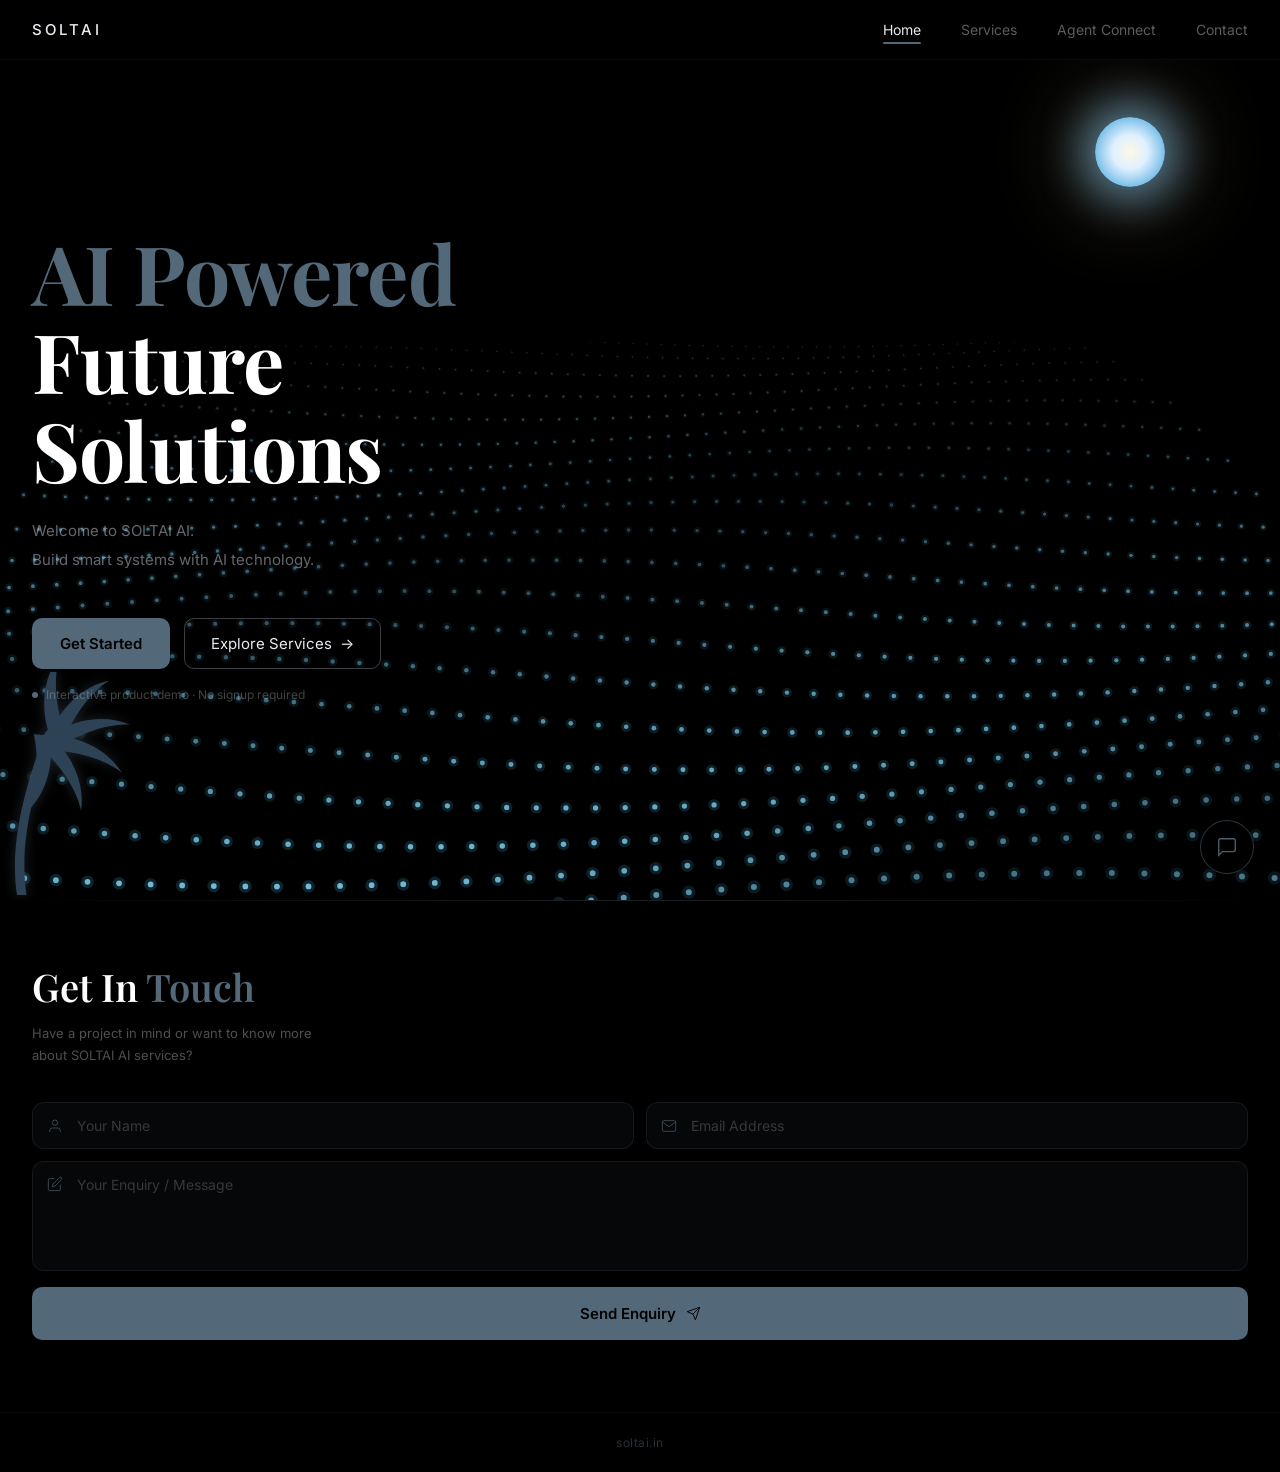
==== commit 26999e65: "Update index.html" ====
--- a/templates/index.html
+++ b/templates/index.html
@@ -5,6 +5,7 @@
 <meta name="viewport" content="width=device-width, initial-scale=1.0"/>
 <title>SOLTAI — AI Powered Future Solutions</title>
 <link href="https://fonts.googleapis.com/css2?family=Playfair+Display:wght@400;600;700&family=Inter:wght@300;400;500;600&display=swap" rel="stylesheet"/>
+<script src="https://checkout.razorpay.com/v1/checkout.js"></script>
 <style>
 *{box-sizing:border-box;margin:0;padding:0;}
 html{scroll-behavior:smooth;}
@@ -496,95 +497,58 @@
   <div class="cinput-area"><textarea class="cinput" id="cinput" placeholder="Ask something..." rows="1" onkeydown="chatKey(event)"></textarea><button class="csend" onclick="chatSend()"><svg width="15" height="15" viewBox="0 0 24 24" fill="none" stroke="currentColor" stroke-width="1.5"><line x1="22" y1="2" x2="11" y2="13"/><polygon points="22 2 15 22 11 13 2 9 22 2"/></svg></button></div>
 </div>
 
-<!-- PAYMENT MODAL -->
-<div id="pay-bg" style="display:none;position:fixed;inset:0;background:rgba(0,0,0,0.85);z-index:500;align-items:center;justify-content:center;padding:20px;" onclick="closePayBg(event)">
-  <div style="background:#0e0e0e;border:1px solid rgba(83,104,120,0.28);border-radius:22px;width:100%;max-width:420px;overflow:hidden;animation:modalIn 0.25s ease;">
-    <div style="background:rgba(83,104,120,0.1);border-bottom:1px solid rgba(83,104,120,0.15);padding:18px 22px;display:flex;align-items:center;justify-content:space-between;">
-      <div><div style="font-family:'Playfair Display',serif;font-size:20px;font-weight:700;color:#fff;">Complete Payment</div><div style="font-size:12px;color:rgba(200,205,216,0.4);margin-top:2px;" id="pay-plan-label">Starter Plan — ₹4,999/month</div></div>
-      <button onclick="closePayModal()" style="background:none;border:none;cursor:pointer;color:rgba(200,205,216,0.4);padding:4px;"><svg width="18" height="18" viewBox="0 0 24 24" fill="none" stroke="currentColor" stroke-width="1.5"><path d="M18 6L6 18M6 6l12 12"/></svg></button>
-    </div>
-    <div style="display:flex;border-bottom:1px solid rgba(83,104,120,0.12);">
-      <button id="tab-upi" onclick="switchTab('upi')" style="flex:1;padding:14px;background:rgba(83,104,120,0.12);border:none;border-bottom:2px solid #536878;color:#e8eaf0;font-size:13px;font-weight:500;cursor:pointer;font-family:'Inter',sans-serif;">UPI</button>
-      <button id="tab-card" onclick="switchTab('card')" style="flex:1;padding:14px;background:none;border:none;border-bottom:2px solid transparent;color:rgba(200,205,216,0.45);font-size:13px;font-weight:500;cursor:pointer;font-family:'Inter',sans-serif;">Card</button>
-    </div>
-    <div id="panel-upi" style="padding:22px;">
-      <div style="font-size:11px;letter-spacing:0.08em;color:rgba(83,104,120,0.6);text-transform:uppercase;margin-bottom:14px;">Pay with UPI App</div>
-      <div style="display:grid;grid-template-columns:1fr 1fr;gap:10px;margin-bottom:20px;">
-        <button onclick="payUPI('phonepe')" style="display:flex;align-items:center;gap:10px;padding:13px 14px;background:rgba(83,104,120,0.07);border:1px solid rgba(83,104,120,0.2);border-radius:12px;cursor:pointer;font-family:'Inter',sans-serif;"><div style="width:32px;height:32px;border-radius:8px;background:#5f259f;display:flex;align-items:center;justify-content:center;"><span style="color:#fff;font-size:11px;font-weight:700;">Pe</span></div><span style="font-size:13px;color:#c8cdd8;font-weight:500;">PhonePe</span></button>
-        <button onclick="payUPI('gpay')" style="display:flex;align-items:center;gap:10px;padding:13px 14px;background:rgba(83,104,120,0.07);border:1px solid rgba(83,104,120,0.2);border-radius:12px;cursor:pointer;font-family:'Inter',sans-serif;"><div style="width:32px;height:32px;border-radius:8px;background:#fff;display:flex;align-items:center;justify-content:center;"><span style="font-size:11px;font-weight:700;color:#4285F4;">G</span></div><span style="font-size:13px;color:#c8cdd8;font-weight:500;">Google Pay</span></button>
-        <button onclick="payUPI('bhim')" style="display:flex;align-items:center;gap:10px;padding:13px 14px;background:rgba(83,104,120,0.07);border:1px solid rgba(83,104,120,0.2);border-radius:12px;cursor:pointer;font-family:'Inter',sans-serif;"><div style="width:32px;height:32px;border-radius:8px;background:#00529b;display:flex;align-items:center;justify-content:center;"><span style="color:#fff;font-size:10px;font-weight:700;">BHIM</span></div><span style="font-size:13px;color:#c8cdd8;font-weight:500;">BHIM UPI</span></button>
-        <button onclick="payUPI('paytm')" style="display:flex;align-items:center;gap:10px;padding:13px 14px;background:rgba(83,104,120,0.07);border:1px solid rgba(83,104,120,0.2);border-radius:12px;cursor:pointer;font-family:'Inter',sans-serif;"><div style="width:32px;height:32px;border-radius:8px;background:#00b9f1;display:flex;align-items:center;justify-content:center;"><span style="color:#fff;font-size:9px;font-weight:700;">Paytm</span></div><span style="font-size:13px;color:#c8cdd8;font-weight:500;">Paytm</span></button>
-      </div>
-      <div style="display:flex;align-items:center;gap:12px;margin-bottom:16px;"><div style="flex:1;height:1px;background:rgba(83,104,120,0.15);"></div><span style="font-size:11px;color:rgba(83,104,120,0.5);">OR Enter UPI ID</span><div style="flex:1;height:1px;background:rgba(83,104,120,0.15);"></div></div>
-      <div style="display:flex;gap:8px;">
-        <input id="upi-input" type="text" placeholder="yourname@upi" style="flex:1;background:rgba(83,104,120,0.07);border:1px solid rgba(83,104,120,0.2);border-radius:10px;color:#e8eaf0;padding:11px 14px;font-size:13px;outline:none;font-family:'Inter',sans-serif;"/>
-        <button onclick="payManualUPI()" style="background:#536878;border:none;color:#000;border-radius:10px;padding:11px 18px;font-size:13px;font-weight:600;cursor:pointer;font-family:'Inter',sans-serif;white-space:nowrap;">Pay</button>
-      </div>
-      <p style="font-size:11px;color:rgba(200,205,216,0.3);margin-top:8px;">Amount will be sent to: vasu.dogra.yo@okhdfcbank</p>
-    </div>
-    <div id="panel-card" style="display:none;padding:22px;">
-      <div style="font-size:11px;letter-spacing:0.08em;color:rgba(83,104,120,0.6);text-transform:uppercase;margin-bottom:16px;">Card Details</div>
-      <div style="margin-bottom:14px;"><label style="font-size:11px;color:rgba(83,104,120,0.6);display:block;margin-bottom:6px;text-transform:uppercase;">Card Number</label><input type="text" maxlength="19" placeholder="1234  5678  9012  3456" id="card-num" oninput="formatCard(this)" style="width:100%;background:rgba(83,104,120,0.07);border:1px solid rgba(83,104,120,0.2);border-radius:10px;color:#e8eaf0;padding:12px 14px;font-size:14px;outline:none;font-family:'Inter',sans-serif;"/></div>
-      <div style="display:grid;grid-template-columns:1fr 1fr;gap:12px;margin-bottom:14px;">
-        <div><label style="font-size:11px;color:rgba(83,104,120,0.6);display:block;margin-bottom:6px;text-transform:uppercase;">Expiry</label><input type="text" maxlength="5" placeholder="MM/YY" id="card-exp" oninput="formatExpiry(this)" style="width:100%;background:rgba(83,104,120,0.07);border:1px solid rgba(83,104,120,0.2);border-radius:10px;color:#e8eaf0;padding:12px 14px;font-size:14px;outline:none;font-family:'Inter',sans-serif;"/></div>
-        <div><label style="font-size:11px;color:rgba(83,104,120,0.6);display:block;margin-bottom:6px;text-transform:uppercase;">CVV</label><input type="password" maxlength="4" placeholder="•••" id="card-cvv" style="width:100%;background:rgba(83,104,120,0.07);border:1px solid rgba(83,104,120,0.2);border-radius:10px;color:#e8eaf0;padding:12px 14px;font-size:14px;outline:none;font-family:'Inter',sans-serif;"/></div>
-      </div>
-      <div style="margin-bottom:20px;"><label style="font-size:11px;color:rgba(83,104,120,0.6);display:block;margin-bottom:6px;text-transform:uppercase;">Name on Card</label><input type="text" placeholder="Your Full Name" id="card-name" style="width:100%;background:rgba(83,104,120,0.07);border:1px solid rgba(83,104,120,0.2);border-radius:10px;color:#e8eaf0;padding:12px 14px;font-size:14px;outline:none;font-family:'Inter',sans-serif;"/></div>
-      <button onclick="payCard()" id="pay-card-btn" style="width:100%;background:#536878;border:none;color:#000;border-radius:10px;padding:14px;font-family:'Inter',sans-serif;font-size:14px;font-weight:600;cursor:pointer;">Pay ₹<span id="pay-amount-card">4,999</span></button>
-      <p style="font-size:11px;color:rgba(200,205,216,0.25);text-align:center;margin-top:10px;">🔒 256-bit SSL encrypted</p>
-    </div>
-  </div>
-</div>
 
 <script>
-const UPI_ID='vasu.dogra.yo@okhdfcbank';
-const UPI_NAME='SOLTAI';
-let payAmount='4999';
-let payPlan='Starter';
-
-function openPayment(plan,amount){
-  payPlan=plan;payAmount=amount;
-  const fmt=parseInt(amount).toLocaleString('en-IN');
-  document.getElementById('pay-plan-label').textContent=plan+' Plan — ₹'+fmt+'/month';
-  document.getElementById('pay-amount-card').textContent=fmt;
-  document.getElementById('pay-bg').style.display='flex';
-  switchTab('upi');
-}
-function closePayModal(){document.getElementById('pay-bg').style.display='none';}
-function closePayBg(e){if(e.target===document.getElementById('pay-bg'))closePayModal();}
-function switchTab(tab){
-  document.getElementById('panel-upi').style.display=tab==='upi'?'block':'none';
-  document.getElementById('panel-card').style.display=tab==='card'?'block':'none';
-  const u=document.getElementById('tab-upi'),c=document.getElementById('tab-card');
-  if(tab==='upi'){u.style.background='rgba(83,104,120,0.12)';u.style.borderBottom='2px solid #536878';u.style.color='#e8eaf0';c.style.background='none';c.style.borderBottom='2px solid transparent';c.style.color='rgba(200,205,216,0.45)';}
-  else{c.style.background='rgba(83,104,120,0.12)';c.style.borderBottom='2px solid #536878';c.style.color='#e8eaf0';u.style.background='none';u.style.borderBottom='2px solid transparent';u.style.color='rgba(200,205,216,0.45)';}
-}
-function payUPI(app){
-  const amt=payAmount;
-  const note=encodeURIComponent('SOLTAI '+payPlan+' Plan');
-  const links={phonepe:`phonepe://pay?pa=${UPI_ID}&pn=${encodeURIComponent(UPI_NAME)}&am=${amt}&cu=INR&tn=${note}`,gpay:`tez://upi/pay?pa=${UPI_ID}&pn=${encodeURIComponent(UPI_NAME)}&am=${amt}&cu=INR&tn=${note}`,bhim:`bhim://pay?pa=${UPI_ID}&pn=${encodeURIComponent(UPI_NAME)}&am=${amt}&cu=INR&tn=${note}`,paytm:`paytmmp://pay?pa=${UPI_ID}&pn=${encodeURIComponent(UPI_NAME)}&am=${amt}&cu=INR&tn=${note}`};
-  window.location.href=links[app];
-  setTimeout(()=>{window.open('https://'+(app==='phonepe'?'www.phonepe.com':app==='gpay'?'pay.google.com':app==='bhim'?'www.bhimupi.org.in':'paytm.com'),'_blank');},1500);
-}
-function payManualUPI(){
-  const id=document.getElementById('upi-input').value.trim();
-  if(!id){alert('Please enter your UPI ID');return;}
-  window.location.href=`upi://pay?pa=${UPI_ID}&pn=${encodeURIComponent(UPI_NAME)}&am=${payAmount}&cu=INR&tn=${encodeURIComponent('SOLTAI '+payPlan+' Plan')}`;
-}
-function formatCard(inp){let v=inp.value.replace(/\D/g,'').slice(0,16);inp.value=v.replace(/(.{4})/g,'$1  ').trim();}
-function formatExpiry(inp){let v=inp.value.replace(/\D/g,'').slice(0,4);if(v.length>=2)v=v.slice(0,2)+'/'+v.slice(2);inp.value=v;}
-function payCard(){
-  const num=document.getElementById('card-num').value.replace(/\s/g,'');
-  const exp=document.getElementById('card-exp').value;
-  const cvv=document.getElementById('card-cvv').value;
-  const name=document.getElementById('card-name').value.trim();
-  if(num.length<16){alert('Please enter a valid card number');return;}
-  if(exp.length<5){alert('Please enter expiry date');return;}
-  if(cvv.length<3){alert('Please enter CVV');return;}
-  if(!name){alert('Please enter name on card');return;}
-  const btn=document.getElementById('pay-card-btn');
-  btn.textContent='Processing...';btn.style.opacity='0.7';
-  setTimeout(()=>{closePayModal();alert('Payment received! We will confirm your subscription within 24 hours.\nContact: vasudogra22@gmail.com | +91-8750905404');btn.innerHTML='Pay ₹<span id="pay-amount-card">'+parseInt(payAmount).toLocaleString('en-IN')+'</span>';btn.style.opacity='1';},2000);
+const RAZORPAY_KEY_ID = 'rzp_live_T1dIcxPyNe0tg8';
+
+async function openPayment(plan, amount){
+  try{
+    const order = await fetch('/create-order', {
+      method:'POST',
+      headers:{'Content-Type':'application/json'},
+      body: JSON.stringify({amount: amount, plan: plan})
+    }).then(r=>r.json());
+
+    if(!order || order.error){
+      alert('Something went wrong starting the payment. Please try again or contact us at +91-8750905404.');
+      return;
+    }
+
+    const options = {
+      key: RAZORPAY_KEY_ID,
+      amount: order.amount,
+      currency: 'INR',
+      name: 'SOLTAI',
+      description: plan + ' Plan — Monthly Subscription',
+      order_id: order.id,
+      handler: function(response){
+        fetch('/verify-payment', {
+          method:'POST',
+          headers:{'Content-Type':'application/json'},
+          body: JSON.stringify(response)
+        }).then(r=>r.json()).then(d=>{
+          if(d.status==='success'){
+            alert('Payment successful! 🎉 We will set up your '+plan+' plan within 24 hours. A confirmation will be sent to your email.');
+          }else{
+            alert('Payment received but verification failed. Please contact us at vasudogra22@gmail.com with your Payment ID: '+response.razorpay_payment_id);
+          }
+        }).catch(()=>{
+          alert('Payment received! Please contact us at vasudogra22@gmail.com with your Payment ID: '+response.razorpay_payment_id);
+        });
+      },
+      prefill: { name:'', email:'', contact:'' },
+      notes: { plan: plan },
+      theme: { color: '#536878' }
+    };
+
+    const rzp = new Razorpay(options);
+    rzp.on('payment.failed', function(){
+      alert('Payment failed or cancelled. Please try again.');
+    });
+    rzp.open();
+  }catch(e){
+    alert('Something went wrong. Please try again or contact us at +91-8750905404.');
+  }
 }
 
 const faqs=[
